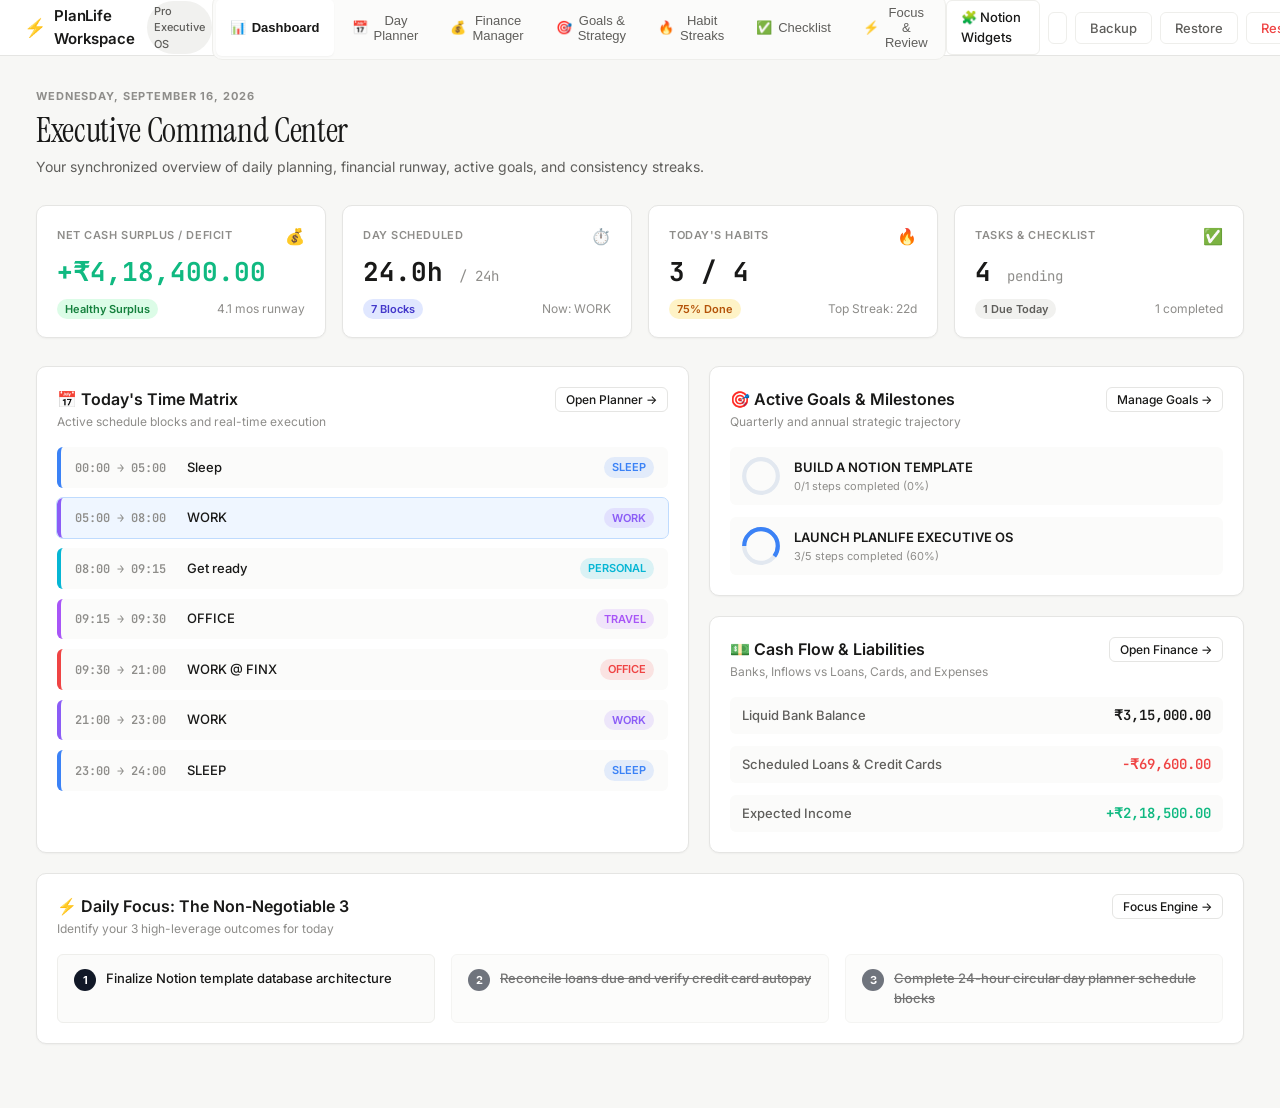
==== index.html @ bf3d257e "v2.8.0 — Remove all highlighted subtitles/pre-titles, replace all emojis with premium SVG icons, aut" ====
<!DOCTYPE html>
<html lang="en">
<head>
  <meta charset="UTF-8">
  <meta name="viewport" content="width=device-width, initial-scale=1.0">
  <meta name="color-scheme" content="dark">
  <title>PlanLife — Executive Notion Planning Dashboard</title>
  <!-- Google Fonts: Inter for UI & Instrument Serif / Newsreader for Notion-styled serif headers -->
  <link rel="preconnect" href="https://fonts.googleapis.com">
  <link rel="preconnect" href="https://fonts.gstatic.com" crossorigin>
  <link href="https://fonts.googleapis.com/css2?family=Instrument+Serif:ital@0;1&family=Inter:wght@300;400;500;600;700&family=JetBrains+Mono:wght@400;500&display=swap" rel="stylesheet">
  <link rel="stylesheet" href="styles.css?v=2.8.0">
  <script>
    (function() {
      try {
        var inIframe = false;
        try {
          inIframe = window.self !== window.top;
        } catch(e) {
          inIframe = true;
        }
        var p = new URLSearchParams(window.location.search);
        var w = p.get('widget');
        if (!w && window.location.hash) {
          var h = window.location.hash.replace('#', '').toLowerCase();
          if (h.indexOf('=') !== -1) {
            var hp = new URLSearchParams(h);
            w = hp.get('widget') || hp.get('w');
          } else if (['kpi', 'kpis', 'clock', 'clockdial', 'schedule', 'planner', 'habits', 'finance', 'goals', 'checklist', 'tasks', 'focus', 'dashboard'].indexOf(h) !== -1) {
            w = h;
          }
        }
        // If inside an iframe embed (e.g. Notion embed) and no widget was explicitly specified, default to 'kpi'
        if (inIframe && !w) {
          w = 'kpi';
        }

        var t = p.get('theme');
        var nobg = p.get('nobg') === 'true' || p.get('transparent') === 'true';

        if (w || inIframe) {
          var wName = (w || 'kpi').toLowerCase();
          document.documentElement.classList.add('is-widget', 'widget-' + wName);
          if (inIframe) {
            document.documentElement.classList.add('is-iframe');
          }
        }
        var isDark = t === 'dark' || (!t && ((w || inIframe) || (window.matchMedia && window.matchMedia('(prefers-color-scheme: dark)').matches)));
        if (t === 'transparent' || nobg) {
          document.documentElement.classList.add('theme-transparent');
          document.documentElement.style.backgroundColor = 'transparent';
        } else if (isDark) {
          document.documentElement.classList.add('theme-dark');
          document.documentElement.style.backgroundColor = '#191919';
        } else {
          document.documentElement.classList.add('theme-light');
          document.documentElement.style.backgroundColor = '#f7f7f5';
        }
      } catch (e) {}
    })();
  </script>
  <style>
    /* Critical immediate rules: hide navbar and headers in widget/iframe embeds */
    .is-widget .notion-navbar,
    .is-iframe .notion-navbar,
    html.is-widget .notion-navbar,
    body.is-widget .notion-navbar,
    html.is-iframe .notion-navbar,
    body.is-iframe .notion-navbar {
      display: none !important;
    }
    .is-widget .page-header,
    .is-iframe .page-header,
    html.is-widget .page-header,
    body.is-widget .page-header,
    .is-widget .dayplanner-header-wrap,
    .is-iframe .dayplanner-header-wrap {
      display: none !important;
    }
    /* Complete tab isolation: strictly hide all tabs by default in widget mode */
    .is-widget .tab-view,
    .is-iframe .tab-view,
    html.is-widget .tab-view,
    body.is-widget .tab-view {
      display: none !important;
    }
    /* Explicitly activate only the target tab for each specific widget */
    .widget-clock #tab-dayplanner,
    .widget-clockdial #tab-dayplanner,
    .widget-schedule #tab-dayplanner,
    .widget-planner #tab-dayplanner,
    .widget-kpi #tab-dashboard,
    .widget-kpis #tab-dashboard,
    .widget-habits #tab-habits,
    .widget-finance #tab-finance,
    .widget-goals #tab-goals,
    .widget-checklist #tab-checklist,
    .widget-tasks #tab-checklist,
    .widget-focus #tab-focus {
      display: flex !important;
    }
    /* Strictly prevent #tab-dashboard from EVER rendering in other widgets */
    .widget-clock #tab-dashboard,
    .widget-clockdial #tab-dashboard,
    .widget-schedule #tab-dashboard,
    .widget-planner #tab-dashboard,
    .widget-habits #tab-dashboard,
    .widget-finance #tab-dashboard,
    .widget-goals #tab-dashboard,
    .widget-checklist #tab-dashboard,
    .widget-tasks #tab-dashboard,
    .widget-focus #tab-dashboard {
      display: none !important;
    }
    .is-widget,
    .is-iframe,
    html.is-widget,
    body.is-widget,
    html.is-iframe,
    body.is-iframe,
    .is-widget .app-container,
    .is-iframe .app-container,
    .is-widget .main-content,
    .is-iframe .main-content {
      overflow: hidden !important;
      scrollbar-width: none !important;
    }
    .is-widget::-webkit-scrollbar,
    .is-iframe::-webkit-scrollbar,
    html.is-widget::-webkit-scrollbar,
    body.is-widget::-webkit-scrollbar,
    .is-widget .app-container::-webkit-scrollbar,
    .is-iframe .app-container::-webkit-scrollbar,
    .is-widget .main-content::-webkit-scrollbar,
    .is-iframe .main-content::-webkit-scrollbar {
      display: none !important;
      width: 0 !important;
      height: 0 !important;
    }
  </style>
</head>
<body>
  <script>
    // Synchronously apply widget classes to body immediately upon opening body tag
    if (document.documentElement.classList.contains('is-widget')) {
      document.body.classList.add('is-widget');
      var cList = document.documentElement.className.split(/\s+/);
      cList.forEach(function(c) {
        if (c && (c.indexOf('widget-') === 0 || c.indexOf('theme-') === 0 || c === 'is-iframe')) {
          document.body.classList.add(c);
        }
      });
    }
  </script>
  <div class="app-container">
    <!-- Top Notion Navigation Bar -->
    <header class="notion-navbar">
      <div class="nav-left">
        <span class="workspace-icon">⚡</span>
        <span class="workspace-title">PlanLife Workspace</span>
        <span class="workspace-badge">Pro Executive OS</span>
      </div>
      <div class="nav-center">
        <nav class="nav-tabs">
          <button class="nav-tab active" data-tab="dashboard">
            <span class="tab-icon">📊</span> Dashboard
          </button>
          <button class="nav-tab" data-tab="dayplanner">
            <span class="tab-icon">📅</span> Day Planner
          </button>
          <button class="nav-tab" data-tab="finance">
            <span class="tab-icon">💰</span> Finance Manager
          </button>
          <button class="nav-tab" data-tab="goals">
            <span class="tab-icon">🎯</span> Goals & Strategy
          </button>
          <button class="nav-tab" data-tab="habits">
            <span class="tab-icon">🔥</span> Habit Streaks
          </button>
          <button class="nav-tab" data-tab="checklist">
            <span class="tab-icon">✅</span> Checklist
          </button>
          <button class="nav-tab" data-tab="focus">
            <span class="tab-icon">⚡</span> Focus & Review
          </button>
        </nav>
      </div>
      <div class="nav-right">
        <a href="widgets/index.html" class="btn btn-subtle" title="Notion Widgets Hub & Embed Generator" style="display:inline-flex; align-items:center; gap:6px; text-decoration:none; font-weight:500; color:var(--text-primary);">
          <span>🧩 Notion Widgets</span>
        </a>
        <button id="themeToggleBtn" class="icon-btn" title="Toggle Dark/Light Mode">
          <span class="theme-icon">🌙</span>
        </button>
        <button id="exportDataBtn" class="btn btn-subtle" title="Export Backup JSON">
          <span>Backup</span>
        </button>
        <button id="importDataBtn" class="btn btn-subtle" title="Import Backup JSON">
          <span>Restore</span>
        </button>
        <input type="file" id="importFileInput" accept=".json" style="display:none;">
        <button id="resetDataBtn" class="btn btn-subtle text-danger" title="Reset Demo Data">
          <span>Reset</span>
        </button>
      </div>
    </header>

    <!-- Main Content Area -->
    <main class="main-content">
      
      <!-- ========================================================================= -->
      <!-- TAB 1: EXECUTIVE SUMMARIZED DASHBOARD -->
      <!-- ========================================================================= -->
      <section id="tab-dashboard" class="tab-view">
      <script>
        // Only mark dashboard active if not running in an isolated widget mode
        if (!document.documentElement.classList.contains('is-widget') && !document.documentElement.classList.contains('is-iframe')) {
          document.getElementById('tab-dashboard').classList.add('active');
        }
      </script>
        <div class="page-header">
          <div class="header-pretitle" id="dashGreetingDate">WEDNESDAY, SEPTEMBER 16, 2026</div>
          <h1 class="page-title serif-title">Executive Command Center</h1>
          <p class="page-subtitle">Your synchronized overview of daily planning, financial runway, active goals, and consistency streaks.</p>
        </div>

        <!-- Top Metric KPI Cards -->
        <div class="kpi-grid">
          <!-- KPI 1: Net Financial Surplus / Deficit -->
          <div class="kpi-card" id="kpiSurplusCard">
            <div class="kpi-header">
              <span class="kpi-label">NET CASH SURPLUS / DEFICIT</span>
              <span class="kpi-icon">💰</span>
            </div>
            <div class="kpi-value" id="kpiNetSurplus">₹0.00</div>
            <div class="kpi-footer">
              <span class="kpi-badge badge-success" id="kpiSurplusStatus">Healthy Surplus</span>
              <span class="kpi-subtext" id="kpiRunwayText">3.4 mos runway</span>
            </div>
          </div>

          <!-- KPI 2: Today's Time Allocated -->
          <div class="kpi-card">
            <div class="kpi-header">
              <span class="kpi-label">DAY SCHEDULED</span>
              <span class="kpi-icon">⏱️</span>
            </div>
            <div class="kpi-value" id="kpiScheduledHours">0.0h <span class="kpi-unit">/ 24h</span></div>
            <div class="kpi-footer">
              <span class="kpi-badge badge-info" id="kpiBlocksCount">0 Blocks</span>
              <span class="kpi-subtext" id="kpiActiveBlock">Current: None</span>
            </div>
          </div>

          <!-- KPI 3: Daily Habits Streak -->
          <div class="kpi-card">
            <div class="kpi-header">
              <span class="kpi-label">TODAY'S HABITS</span>
              <span class="kpi-icon">🔥</span>
            </div>
            <div class="kpi-value" id="kpiHabitsCompleted">0 / 0</div>
            <div class="kpi-footer">
              <span class="kpi-badge badge-warning" id="kpiHabitRate">0% Done</span>
              <span class="kpi-subtext" id="kpiTopStreak">Top Streak: 14d</span>
            </div>
          </div>

          <!-- KPI 4: Pending Checklist Tasks -->
          <div class="kpi-card">
            <div class="kpi-header">
              <span class="kpi-label">TASKS & CHECKLIST</span>
              <span class="kpi-icon">✅</span>
            </div>
            <div class="kpi-value" id="kpiTasksPending">0 <span class="kpi-unit">pending</span></div>
            <div class="kpi-footer">
              <span class="kpi-badge badge-neutral" id="kpiTasksDueToday">0 Due Today</span>
              <span class="kpi-subtext" id="kpiTasksCompletedToday">0 done</span>
            </div>
          </div>
        </div>

        <!-- Dashboard Split Grid -->
        <div class="dash-split-grid">
          <!-- Left Column: Day Planner Snapshot & Current Schedule -->
          <div class="dash-card">
            <div class="card-header-flex">
              <div>
                <h3 class="card-title">📅 Today's Time Matrix</h3>
                <p class="card-desc">Active schedule blocks and real-time execution</p>
              </div>
              <button class="btn btn-sm btn-outline jump-tab-btn" data-target="dayplanner">Open Planner →</button>
            </div>
            <div class="dash-timeline-container" id="dashScheduleTimeline">
              <!-- Rendered via JS -->
            </div>
          </div>

          <!-- Right Column: Goals Progression & Financial Health -->
          <div class="dash-col-stack">
            <!-- Goals Progress Preview -->
            <div class="dash-card">
              <div class="card-header-flex">
                <div>
                  <h3 class="card-title">🎯 Active Goals & Milestones</h3>
                  <p class="card-desc">Quarterly and annual strategic trajectory</p>
                </div>
                <button class="btn btn-sm btn-outline jump-tab-btn" data-target="goals">Manage Goals →</button>
              </div>
              <div class="dash-goals-list" id="dashGoalsList">
                <!-- Rendered via JS -->
              </div>
            </div>

            <!-- Financial Runway & Cash Flow Snapshot -->
            <div class="dash-card">
              <div class="card-header-flex">
                <div>
                  <h3 class="card-title">💵 Cash Flow & Liabilities</h3>
                  <p class="card-desc">Banks, Inflows vs Loans, Cards, and Expenses</p>
                </div>
                <button class="btn btn-sm btn-outline jump-tab-btn" data-target="finance">Open Finance →</button>
              </div>
              <div class="dash-finance-mini" id="dashFinanceMini">
                <!-- Rendered via JS -->
              </div>
            </div>
          </div>
        </div>

        <!-- Daily Priority & Brain Dump Quick Bar -->
        <div class="dash-card mt-4">
          <div class="card-header-flex">
            <div>
              <h3 class="card-title">⚡ Daily Focus: The Non-Negotiable 3</h3>
              <p class="card-desc">Identify your 3 high-leverage outcomes for today</p>
            </div>
            <button class="btn btn-sm btn-outline jump-tab-btn" data-target="focus">Focus Engine →</button>
          </div>
          <div class="dash-top3-grid" id="dashTop3Container">
            <!-- Rendered via JS -->
          </div>
        </div>
      </section>

      <!-- ========================================================================= -->
      <!-- TAB 2: 24-HOUR CIRCULAR DAY PLANNER (Matching Reference Images 1 & 2) -->
      <!-- ========================================================================= -->
      <section id="tab-dayplanner" class="tab-view">
        <div class="dayplanner-header-wrap">
          <div class="dayplanner-title-row">
            <div class="dayplanner-icon-box"><svg width="18" height="18" viewBox="0 0 24 24" fill="none" stroke="currentColor" stroke-width="2" stroke-linecap="round" stroke-linejoin="round" class="svg-icon"><rect x="3" y="4" width="18" height="18" rx="2" ry="2"/><line x1="16" y1="2" x2="16" y2="6"/><line x1="8" y1="2" x2="8" y2="6"/><line x1="3" y1="10" x2="21" y2="10"/></svg></div>
            <h1 class="dayplanner-title serif-title">DAY PLANNER</h1>
          </div>
          <p class="dayplanner-subtitle">Drag on the 24-hour clock (15-min intervals) to schedule or edit blocks.</p>
        </div>

        <!-- Date Controls Bar -->
        <div class="planner-controls-bar">
          <div class="date-stepper">
            <button id="prevDayBtn" class="control-btn" title="Previous Day">
              <svg width="14" height="14" viewBox="0 0 24 24" fill="currentColor"><path d="M15.41 16.59L10.83 12l4.58-4.59L14 6l-6 6 6 6 1.41-1.41z"/></svg>
            </button>
            <div class="date-input-wrap">
              <input type="date" id="plannerDateInput" class="planner-date-field">
              <span class="calendar-icon"><svg width="14" height="14" viewBox="0 0 24 24" fill="none" stroke="currentColor" stroke-width="2" stroke-linecap="round" stroke-linejoin="round" class="svg-icon"><rect x="3" y="4" width="18" height="18" rx="2" ry="2"/><line x1="16" y1="2" x2="16" y2="6"/><line x1="8" y1="2" x2="8" y2="6"/><line x1="3" y1="10" x2="21" y2="10"/></svg></span>
            </div>
            <button id="nextDayBtn" class="control-btn" title="Next Day">
              <svg width="14" height="14" viewBox="0 0 24 24" fill="currentColor"><path d="M8.59 16.59L13.17 12 8.59 7.41 10 6l6 6-6 6-1.41-1.41z"/></svg>
            </button>
            <button id="todayBtn" class="btn btn-pill">Today</button>
          </div>

          <div class="planner-actions">
            <button id="replicateYesterdayBtn" type="button" class="btn btn-pill" title="Replicate yesterday's schedule blocks to today">
              <span class="btn-icon"><svg width="13" height="13" viewBox="0 0 24 24" fill="none" stroke="currentColor" stroke-width="2" stroke-linecap="round" stroke-linejoin="round" class="svg-icon"><polygon points="13 2 3 14 12 14 11 22 21 10 12 10 13 2"/></svg></span> Replicate Yesterday
            </button>
          </div>
        </div>

        <!-- Main Day Planner Two-Column Grid (Image 1 & 2 layout) -->
        <div class="planner-layout-grid">
          <!-- Left Column: 24-Hour Circular Clock Dial & Categories Breakdown -->
          <div class="clock-column">
            <div class="clock-card">
              <div class="clock-svg-container" id="clockContainer">
                <svg id="clockSvg" viewBox="0 0 500 500" class="clock-svg" width="100%" height="100%">
                  <!-- SVG elements rendered dynamically in app.js -->
                  <defs>
                    <filter id="clockGlow" x="-20%" y="-20%" width="140%" height="140%">
                      <feDropShadow dx="0" dy="4" stdDeviation="6" flood-color="#000000" flood-opacity="0.4"/>
                    </filter>
                  </defs>
                </svg>

                <!-- Center Hub Overlay -->
                <div class="clock-center-hub" id="clockCenterHub">
                  <div class="center-time" id="clockLiveTime">22:32</div>
                  <div class="center-label">NOW</div>
                </div>
              </div>
            </div>

            <!-- Hours By Category Breakdown Card (as in Image 1) -->
            <div class="category-breakdown-card">
              <div class="breakdown-header">
                <span class="breakdown-icon"><svg width="14" height="14" viewBox="0 0 24 24" fill="none" stroke="currentColor" stroke-width="2" stroke-linecap="round" stroke-linejoin="round" class="svg-icon"><circle cx="12" cy="12" r="10"/><polyline points="12 6 12 12 16 14"/></svg></span>
                <h4 class="breakdown-title">HOURS BY CATEGORY</h4>
              </div>
              <div class="category-bars-list" id="categoryBarsList">
                <!-- Rendered dynamically -->
              </div>
            </div>
          </div>

          <!-- Right Column: Schedule Block List (Matching Image 1 & 2) -->
          <div class="schedule-column">
            <div class="schedule-header-row">
              <h2 class="schedule-title">Schedule</h2>
              <span class="schedule-badge" id="scheduleBlocksBadge">7 blocks</span>
            </div>

            <!-- Block List Container -->
            <div class="schedule-list" id="scheduleListContainer">
              <!-- Empty state or populated block cards rendered dynamically -->
            </div>
          </div>
        </div>
      </section>

      <!-- ========================================================================= -->
      <!-- TAB 3: FINANCE MANAGER -->
      <!-- ========================================================================= -->
      <section id="tab-finance" class="tab-view">
        <div class="page-header">
          <h1 class="page-title serif-title">Finance Manager</h1>
        </div>

        <!-- Master Financial Surplus / Deficit Engine Banner -->
        <div class="finance-hero-banner" id="financeHeroBanner">
          <div class="hero-top-row">
            <div class="hero-surplus-content">
              <div class="surplus-tagline">PROJECTED NET SURPLUS / DEFICIT</div>
              <div class="surplus-large-figure" id="bannerSurplusFigure">+₹1,24,500.00</div>
              <div class="surplus-explanation" id="bannerSurplusExplanation">
                Total Bank Cash (₹3,15,000) + Inflows (₹2,18,500) − Liabilities & Future Outflows (₹94,000)
              </div>
            </div>
            <div class="hero-actions-top-right">
              <button id="copyAiFinancePromptBtn" class="ai-copy-btn" title="Copy complete financial status & due dates as AI prompt for advice">
                <span class="ai-copy-icon">✨</span>
                <span class="ai-copy-text">Copy for AI Advisor</span>
              </button>
              <button id="previewAiPromptBtn" class="ai-preview-btn" title="Preview complete AI financial advisory prompt">
                <span>👁️</span>
              </button>
            </div>
          </div>
          <div class="hero-stats-row">
            <div class="hero-stat-pill">
              <span class="stat-lbl">Liquid Bank Cash</span>
              <span class="stat-val font-mono" id="statBankTotal">₹3,15,000.00</span>
            </div>
            <div class="hero-stat-pill">
              <span class="stat-lbl">Expected Inflows</span>
              <span class="stat-val font-mono text-success" id="statInflowsTotal">+₹2,18,500.00</span>
            </div>
            <div class="hero-stat-pill">
              <span class="stat-lbl">Total Liabilities Due</span>
              <span class="stat-val font-mono text-danger" id="statOutflowsTotal">−₹94,000.00</span>
            </div>
            <div class="hero-stat-pill">
              <span class="stat-lbl">Wishlist Total</span>
              <span class="stat-val font-mono text-muted" id="statWishlistTotal">₹1,69,990.00</span>
            </div>
          </div>
        </div>

        <!-- Finance Manager Modules Tabs / Switcher -->
        <div class="finance-nav-tabs">
          <button class="finance-subtab active" data-fintab="banks">i. Bank Accounts (<span id="countBanks">0</span>)</button>
          <button class="finance-subtab" data-fintab="loans">ii. Loans Due (<span id="countLoans">0</span>)</button>
          <button class="finance-subtab" data-fintab="cards">iii. Credit Cards (<span id="countCards">0</span>)</button>
          <button class="finance-subtab" data-fintab="inflows">iv. Expected Inflows (<span id="countInflows">0</span>)</button>
          <button class="finance-subtab" data-fintab="expenses">v. Future Expenses (<span id="countExpenses">0</span>)</button>
          <button class="finance-subtab" data-fintab="wishlist">vii. Things to Buy (<span id="countWishlist">0</span>)</button>
        </div>

        <!-- Subtab Content Panels -->
        <div class="finance-panel-container">
          <!-- 1. Bank Accounts Panel -->
          <div class="fin-panel active" id="fpanel-banks">
            <div class="panel-action-bar">
              <h3 class="panel-heading">Available Bank & Cash Reserves</h3>
              <button class="btn btn-dark btn-sm" onclick="app.finance.openModal('bank')">+ Add Bank Account</button>
            </div>
            <div class="fin-table-wrap">
              <table class="fin-table">
                <thead>
                  <tr>
                    <th>Account Name</th>
                    <th>Type / Purpose</th>
                    <th>Bank Institution</th>
                    <th>Available Balance</th>
                    <th>Last Updated</th>
                    <th class="text-right">Actions</th>
                  </tr>
                </thead>
                <tbody id="bankAccountsTbody"></tbody>
              </table>
            </div>
          </div>

          <!-- 2. Loans Due Panel -->
          <div class="fin-panel" id="fpanel-loans">
            <div class="panel-action-bar">
              <h3 class="panel-heading">Active Loans & EMI Obligations</h3>
              <button class="btn btn-dark btn-sm" onclick="app.finance.openModal('loan')">+ Add Loan / EMI</button>
            </div>
            <div class="fin-table-wrap">
              <table class="fin-table">
                <thead>
                  <tr>
                    <th>Loan Name / Type</th>
                    <th>Lender / Bank</th>
                    <th>Monthly EMI Due</th>
                    <th>Next Due Date</th>
                    <th>Total Remaining</th>
                    <th>Status</th>
                    <th class="text-right">Actions</th>
                  </tr>
                </thead>
                <tbody id="loansDueTbody"></tbody>
              </table>
            </div>
          </div>

          <!-- 3. Credit Cards Due Panel -->
          <div class="fin-panel" id="fpanel-cards">
            <div class="panel-action-bar">
              <h3 class="panel-heading">Credit Card Statements & Outstanding Balances</h3>
              <button class="btn btn-dark btn-sm" onclick="app.finance.openModal('card')">+ Add Credit Card</button>
            </div>
            <div class="fin-table-wrap">
              <table class="fin-table">
                <thead>
                  <tr>
                    <th>Card Name</th>
                    <th>Statement Balance</th>
                    <th>Minimum Due</th>
                    <th>Payment Due Date</th>
                    <th>Limit Utilization</th>
                    <th>Status</th>
                    <th class="text-right">Actions</th>
                  </tr>
                </thead>
                <tbody id="creditCardsTbody"></tbody>
              </table>
            </div>
          </div>

          <!-- 4. Expected Inflows Panel -->
          <div class="fin-panel" id="fpanel-inflows">
            <div class="panel-action-bar">
              <h3 class="panel-heading">Expected Income & Inflows</h3>
              <button class="btn btn-dark btn-sm" onclick="app.finance.openModal('inflow')">+ Add Expected Inflow</button>
            </div>
            <div class="fin-table-wrap">
              <table class="fin-table">
                <thead>
                  <tr>
                    <th>Source / Description</th>
                    <th>Category</th>
                    <th>Expected Amount</th>
                    <th>Expected Date</th>
                    <th>Probability</th>
                    <th>Status</th>
                    <th class="text-right">Actions</th>
                  </tr>
                </thead>
                <tbody id="expectedInflowsTbody"></tbody>
              </table>
            </div>
          </div>

          <!-- 5. Future Expenses Panel -->
          <div class="fin-panel" id="fpanel-expenses">
            <div class="panel-action-bar">
              <h3 class="panel-heading">Upcoming Expenses & Bills</h3>
              <button class="btn btn-dark btn-sm" onclick="app.finance.openModal('expense')">+ Add Future Expense</button>
            </div>
            <div class="fin-table-wrap">
              <table class="fin-table">
                <thead>
                  <tr>
                    <th>Expense Item</th>
                    <th>Category</th>
                    <th>Amount Due</th>
                    <th>Due Date</th>
                    <th>Recurrence</th>
                    <th>Status</th>
                    <th class="text-right">Actions</th>
                  </tr>
                </thead>
                <tbody id="futureExpensesTbody"></tbody>
              </table>
            </div>
          </div>

          <!-- 7. Things to Buy / Wishlist Panel -->
          <div class="fin-panel" id="fpanel-wishlist">
            <div class="panel-action-bar">
              <h3 class="panel-heading">Things to Buy / Wishlist & Capital Allocation</h3>
              <button class="btn btn-dark btn-sm" onclick="app.finance.openModal('wishlist')">+ Add Item</button>
            </div>
            <div class="fin-table-wrap">
              <table class="fin-table">
                <thead>
                  <tr>
                    <th>Item Name</th>
                    <th>Priority</th>
                    <th>Estimated Cost</th>
                    <th>Classification</th>
                    <th>Target Purchase Date</th>
                    <th>Affordability Status</th>
                    <th class="text-right">Actions</th>
                  </tr>
                </thead>
                <tbody id="thingsToBuyTbody"></tbody>
              </table>
            </div>
          </div>
        </div>
      </section>

      <!-- ========================================================================= -->
      <!-- TAB 4: GOALS & STRATEGY (Matching Reference Image 3) -->
      <!-- ========================================================================= -->
      <section id="tab-goals" class="tab-view">
        <div class="page-header-flex">
          <div>
            <h1 class="page-title serif-title">Strategic Goals</h1>
          </div>
          <button id="addNewGoalBtn" class="btn btn-dark">
            <span class="btn-icon">+</span> Create New Goal
          </button>
        </div>

        <!-- Goals Cards Container -->
        <div class="goals-card-list" id="goalsCardsContainer">
          <!-- Rendered dynamically matching Reference Image 3 -->
        </div>
      </section>

      <!-- ========================================================================= -->
      <!-- TAB 5: HABIT STREAK COUNTER -->
      <!-- ========================================================================= -->
      <section id="tab-habits" class="tab-view">
        <div class="page-header-flex">
          <h1 class="page-title serif-title">Habit Streak Counter</h1>
          <button id="addNewHabitBtn" class="btn btn-dark">
            <span class="btn-icon">+</span> Add New Habit
          </button>
        </div>

        <!-- Habit Summary Stats -->
        <div class="habit-stats-strip">
          <div class="h-stat-box">
            <span class="h-stat-number" id="habitsTodayDone">0 / 0</span>
            <span class="h-stat-label">Done Today</span>
          </div>
          <div class="h-stat-box">
            <span class="h-stat-number font-fire" id="habitsActiveStreaks">0 <svg width="14" height="14" viewBox="0 0 24 24" fill="none" stroke="currentColor" stroke-width="2" stroke-linecap="round" stroke-linejoin="round" style="vertical-align:middle;color:#f97316;"><path d="M8.5 14.5A2.5 2.5 0 0 0 11 12c0-1.38-.5-2-1-3-1.072-2.143-.224-4.054 2-6 .5 2.5 2 4.9 4 6.5 2 1.6 3 3.5 3 5.5a7 7 0 1 1-14 0c0-1.153.433-2.294 1-3a2.5 2.5 0 0 0 2.5 2.5z"/></svg></span>
            <span class="h-stat-label">Active Streaks</span>
          </div>
          <div class="h-stat-box">
            <span class="h-stat-number" id="habitsWeeklyRate">0%</span>
            <span class="h-stat-label">Weekly Consistency</span>
          </div>
          <div class="h-stat-box">
            <span class="h-stat-number font-gold" id="habitsAllTimeBest">0d <svg width="13" height="13" viewBox="0 0 24 24" fill="none" stroke="currentColor" stroke-width="2" stroke-linecap="round" stroke-linejoin="round" style="vertical-align:middle;color:#eab308;"><path d="M6 9H4.5a2.5 2.5 0 0 1 0-5H6"/><path d="M18 9h1.5a2.5 2.5 0 0 0 0-5H18"/><path d="M4 22h16"/><path d="M10 14.66V17c0 .55-.47.98-.97 1.21C7.85 18.75 7 20.24 7 22"/><path d="M14 14.66V17c0 .55.47.98.97 1.21C16.15 18.75 17 20.24 17 22"/><path d="M18 2H6v7a6 6 0 0 0 12 0V2z"/></svg></span>
            <span class="h-stat-label">Best Record</span>
          </div>
        </div>

        <!-- Habits Cards Grid -->
        <div class="habits-grid" id="habitsGridContainer">
          <!-- Rendered dynamically -->
        </div>
      </section>

      <!-- ========================================================================= -->
      <!-- TAB 6: CHECKLIST & MASTER TASK HUB -->
      <!-- ========================================================================= -->
      <section id="tab-checklist" class="tab-view">
        <div class="page-header-flex">
          <h1 class="page-title serif-title">Checklist &amp; Tasks</h1>
        </div>

        <!-- Quick Add Task Bar -->
        <div class="task-quick-add-bar">
          <input type="text" id="quickTaskTitle" class="quick-task-input" placeholder="+ Add a new task... (Press Enter to save)">
          <select id="quickTaskPriority" class="task-select">
            <option value="high">P1 — High</option>
            <option value="medium" selected>P2 — Medium</option>
            <option value="low">P3 — Low</option>
          </select>
          <select id="quickTaskTag" class="task-select">
            <option value="Work">Work</option>
            <option value="Personal">Personal</option>
            <option value="Finance">Finance</option>
            <option value="Health">Health</option>
            <option value="Learning">Learning</option>
          </select>
          <input type="date" id="quickTaskDate" class="task-date-input">
          <button id="quickTaskSubmitBtn" class="btn btn-dark">Add Task</button>
        </div>

        <!-- Task Filters -->
        <div class="task-filters-bar">
          <div class="filter-pills">
            <button class="filter-pill active" data-taskfilter="all">All Tasks (<span id="countTaskAll">0</span>)</button>
            <button class="filter-pill" data-taskfilter="today">Today (<span id="countTaskToday">0</span>)</button>
            <button class="filter-pill" data-taskfilter="upcoming">Upcoming (<span id="countTaskUpcoming">0</span>)</button>
            <button class="filter-pill" data-taskfilter="completed">Completed (<span id="countTaskCompleted">0</span>)</button>
          </div>
          <div class="task-meta-stats" id="taskCompletionBarWrap">
            <span id="taskProgressLabel">0% Completed</span>
            <div class="mini-progress-track">
              <div class="mini-progress-fill" id="taskProgressFill" style="width: 0%;"></div>
            </div>
          </div>
        </div>

        <!-- Tasks List Container -->
        <div class="checklist-items-container" id="checklistItemsContainer">
          <!-- Rendered dynamically -->
        </div>
      </section>

      <!-- ========================================================================= -->
      <!-- TAB 7: FOCUS ENGINE & BRAIN DUMP (Value-Add Feature) -->
      <!-- ========================================================================= -->
      <section id="tab-focus" class="tab-view">
        <div class="page-header">
          <h1 class="page-title serif-title">Daily Focus &amp; Time Audit</h1>
        </div>

        <div class="focus-grid">
          <!-- Top 3 Non-Negotiable Priorities -->
          <div class="focus-card">
            <div class="focus-card-header">
              <span class="focus-icon"><svg width="20" height="20" viewBox="0 0 24 24" fill="none" stroke="currentColor" stroke-width="2" stroke-linecap="round" stroke-linejoin="round" class="svg-icon"><circle cx="12" cy="12" r="10"/><circle cx="12" cy="12" r="6"/><circle cx="12" cy="12" r="2"/></svg></span>
              <h3 class="focus-title">Top 3 Non-Negotiable Priorities Today</h3>
            </div>
            <div class="top3-inputs-wrap">
              <div class="top3-item-row">
                <span class="top3-number">1</span>
                <input type="text" id="top3_1" class="top3-input" placeholder="Primary high-impact priority...">
                <input type="checkbox" id="top3_1_check" class="top3-check">
              </div>
              <div class="top3-item-row">
                <span class="top3-number">2</span>
                <input type="text" id="top3_2" class="top3-input" placeholder="Secondary critical outcome...">
                <input type="checkbox" id="top3_2_check" class="top3-check">
              </div>
              <div class="top3-item-row">
                <span class="top3-number">3</span>
                <input type="text" id="top3_3" class="top3-input" placeholder="Tertiary important task...">
                <input type="checkbox" id="top3_3_check" class="top3-check">
              </div>
            </div>
          </div>

          <!-- Quick Brain Dump Capture -->
          <div class="focus-card">
            <div class="focus-card-header">
              <span class="focus-icon"><svg width="20" height="20" viewBox="0 0 24 24" fill="none" stroke="currentColor" stroke-width="2" stroke-linecap="round" stroke-linejoin="round" class="svg-icon"><path d="M9.09 9a3 3 0 0 1 5.83 1c0 2-3 3-3 3"/><line x1="12" y1="17" x2="12.01" y2="17"/><circle cx="12" cy="12" r="10"/></svg></span>
              <h3 class="focus-title">Frictionless Brain Dump</h3>
            </div>
            <div class="brain-dump-input-box">
              <textarea id="brainDumpText" class="brain-dump-textarea" placeholder="Type anything on your mind... Ideas, errands, reminders, notes"></textarea>
            </div>
          </div>
        </div>

        <!-- End of Day Review & Energy Audit -->
        <div class="focus-card mt-4">
          <div class="focus-card-header">
            <span class="focus-icon"><svg width="20" height="20" viewBox="0 0 24 24" fill="none" stroke="currentColor" stroke-width="2" stroke-linecap="round" stroke-linejoin="round" class="svg-icon"><path d="M21 12.79A9 9 0 1 1 11.21 3 7 7 0 0 0 21 12.79z"/></svg></span>
            <h3 class="focus-title">Evening Review &amp; Energy Audit</h3>
          </div>
          <div class="evening-review-grid">
            <div class="review-col">
              <label class="review-label">Energy &amp; Focus Level Today (1 to 10)</label>
              <input type="range" id="dailyEnergyRating" min="1" max="10" value="8" class="energy-slider">
              <div class="slider-val-readout"><span id="energyValText">8</span> / 10</div>
            </div>
            <div class="review-col">
              <label class="review-label">What moved the needle most today?</label>
              <input type="text" id="needleMovedInput" class="form-input" placeholder="Key breakthrough or achievement">
            </div>
            <div class="review-col">
              <label class="review-label">What drained energy or was avoided?</label>
              <input type="text" id="frictionInput" class="form-input" placeholder="Friction point or distraction">
            </div>
          </div>
          <div class="review-bottom-actions mt-3">
            <button id="saveReviewBtn" class="btn btn-dark btn-sm">Save Reflection</button>
            <button id="rolloverIncompleteReviewBtn" class="btn btn-pill btn-sm">Auto-Rollover Incomplete Items to Tomorrow</button>
          </div>
        </div>
      </section>

    </main>

    <!-- ========================================================================= -->
    <!-- MODALS -->
    <!-- ========================================================================= -->

    <!-- Modal 1: Day Planner Quick Add / Edit Block -->
    <div id="blockModal" class="modal-backdrop">
      <div class="modal-card">
        <div class="modal-header">
          <h3 class="modal-title" id="blockModalTitle">Add Schedule Block</h3>
          <button class="modal-close-btn" onclick="app.planner.closeModal()">&times;</button>
        </div>
        <div class="modal-body">
          <div class="form-group">
            <label class="form-label">Block Title</label>
            <input type="text" id="modalBlockTitle" class="form-input" placeholder="e.g. WORK @ FINX, Sleep, Gym, Deep Work">
          </div>
          <div class="form-row-2">
            <div class="form-group">
              <label class="form-label">Start Time (24h)</label>
              <input type="time" id="modalBlockStart" class="form-input" step="900" value="09:00">
            </div>
            <div class="form-group">
              <label class="form-label">End Time (24h)</label>
              <input type="time" id="modalBlockEnd" class="form-input" step="900" value="10:30">
            </div>
          </div>
          <div class="form-row-2">
            <div class="form-group">
              <label class="form-label">Category</label>
              <select id="modalBlockCategory" class="form-input">
                <option value="WORK">WORK</option>
                <option value="OFFICE">OFFICE</option>
                <option value="SLEEP">SLEEP</option>
                <option value="PERSONAL">PERSONAL</option>
                <option value="TRAVEL">TRAVEL</option>
                <option value="HEALTH">HEALTH</option>
                <option value="STUDY">STUDY</option>
              </select>
            </div>
            <div class="form-group">
              <label class="form-label">Sector Color</label>
              <input type="color" id="modalBlockColor" class="form-color-picker" value="#8b5cf6">
            </div>
          </div>
        </div>
        <div class="modal-footer">
          <button class="btn btn-outline" onclick="app.planner.closeModal()">Cancel</button>
          <button id="saveBlockBtn" class="btn btn-dark">Save Block</button>
        </div>
      </div>
    </div>

    <!-- Modal 2: Goal Edit / Milestone / Notes / Attachments Modal -->
    <div id="goalModal" class="modal-backdrop">
      <div class="modal-card modal-lg">
        <div class="modal-header">
          <h3 class="modal-title" id="goalModalTitle">Strategic Goal</h3>
          <button class="modal-close-btn" onclick="app.goals.closeModal()">&times;</button>
        </div>
        <div class="modal-body">
          <div class="form-group">
            <label class="form-label">Goal Title</label>
            <input type="text" id="modalGoalTitle" class="form-input" placeholder="e.g. BUILD A NOTION TEMPLATE">
          </div>
          <div class="form-row-2">
            <div class="form-group">
              <label class="form-label">Total Steps Required</label>
              <input type="number" id="modalGoalTotalSteps" class="form-input" min="1" value="5">
            </div>
            <div class="form-group">
              <label class="form-label">Current Completed Steps</label>
              <input type="number" id="modalGoalCurrentSteps" class="form-input" min="0" value="0">
            </div>
          </div>
          <div class="form-group">
            <label class="form-label">Notes & Strategy (Markdown / Bullets)</label>
            <textarea id="modalGoalNotes" class="form-textarea" rows="4" placeholder="• Define database schema&#10;• Design executive typography&#10;• Prepare launch documentation"></textarea>
          </div>
          <div class="form-group">
            <label class="form-label">Target Deadline</label>
            <input type="date" id="modalGoalDeadline" class="form-input">
          </div>
        </div>
        <div class="modal-footer">
          <button class="btn btn-outline" onclick="app.goals.closeModal()">Cancel</button>
          <button id="saveGoalBtn" class="btn btn-dark">Save Goal</button>
        </div>
      </div>
    </div>

    <!-- Modal 3: Add Doc / Attachment Modal -->
    <div id="attachmentModal" class="modal-backdrop">
      <div class="modal-card">
        <div class="modal-header">
          <h3 class="modal-title">Attach Document or Link</h3>
          <button class="modal-close-btn" onclick="app.goals.closeAttachModal()">&times;</button>
        </div>
        <div class="modal-body">
          <!-- Switcher Tabs: Upload File vs Web Link -->
          <div class="attach-modal-tabs">
            <button type="button" class="attach-tab-btn active" id="tabBtnUpload" onclick="app.goals.switchAttachTab('upload')">
              <svg width="13" height="13" viewBox="0 0 24 24" fill="none" stroke="currentColor" stroke-width="2" stroke-linecap="round" stroke-linejoin="round" style="vertical-align:middle;margin-right:4px;"><path d="M14 2H6a2 2 0 0 0-2 2v16a2 2 0 0 0 2 2h12a2 2 0 0 0 2-2V8z"/><polyline points="14 2 14 8 20 8"/><line x1="16" y1="13" x2="8" y2="13"/><line x1="16" y1="17" x2="8" y2="17"/><polyline points="10 9 9 9 8 9"/></svg> Upload File
            </button>
            <button type="button" class="attach-tab-btn" id="tabBtnLink" onclick="app.goals.switchAttachTab('link')">
              <svg width="13" height="13" viewBox="0 0 24 24" fill="none" stroke="currentColor" stroke-width="2" stroke-linecap="round" stroke-linejoin="round" style="vertical-align:middle;margin-right:4px;"><path d="M10 13a5 5 0 0 0 7.54.54l3-3a5 5 0 0 0-7.07-7.07l-1.72 1.71"/><path d="M14 11a5 5 0 0 0-7.54-.54l-3 3a5 5 0 0 0 7.07 7.07l1.71-1.71"/></svg> Web / Notion Link
            </button>
          </div>

          <!-- Tab Content 1: Upload File -->
          <div id="tabContentUpload" class="attach-tab-pane active">
            <div class="file-drop-area" id="fileDropArea" onclick="document.getElementById('modalFileInput').click()">
              <div class="drop-icon"><svg width="32" height="32" viewBox="0 0 24 24" fill="none" stroke="currentColor" stroke-width="1.5" stroke-linecap="round" stroke-linejoin="round"><path d="M14 2H6a2 2 0 0 0-2 2v16a2 2 0 0 0 2 2h12a2 2 0 0 0 2-2V8z"/><polyline points="14 2 14 8 20 8"/><line x1="12" y1="18" x2="12" y2="12"/><polyline points="9 15 12 12 15 15"/></svg></div>
              <div class="drop-main-text">Click to choose a file from your device</div>
              <div class="drop-sub-text">or drag &amp; drop (PDF, Word, Excel, Images, Notes, Code — up to 4MB)</div>
              <input type="file" id="modalFileInput" style="display:none;" onchange="app.goals.handleModalFileSelect(this)">
            </div>
            
            <div id="modalFilePreview" class="modal-file-preview" style="display:none;">
              <div class="preview-left">
                <span class="preview-type-badge" id="previewBadge">FILE</span>
                <div class="preview-details">
                  <div class="preview-filename" id="previewFilename"></div>
                  <div class="preview-filesize" id="previewFilesize"></div>
                </div>
              </div>
              <button type="button" class="btn btn-pill btn-sm" onclick="app.goals.clearModalFile()">Change</button>
            </div>

            <div class="form-group" style="margin-top: 14px;">
              <label class="form-label">Document Name <span class="form-label-sub">(Auto-filled from file)</span></label>
              <input type="text" id="attachModalFileTitle" class="form-input" placeholder="e.g. Project Roadmap">
            </div>
          </div>

          <!-- Tab Content 2: Web / Notion Link -->
          <div id="tabContentLink" class="attach-tab-pane" style="display:none;">
            <div class="form-group">
              <label class="form-label">URL or Link</label>
              <input type="text" id="attachModalUrl" class="form-input" placeholder="https://notion.so/... or https://drive.google.com/..." oninput="app.goals.handleUrlInput(this.value)">
              <div class="form-hint">Paste any Notion page, Google Drive doc, Figma file, or website link.</div>
            </div>
            <div class="form-group">
              <label class="form-label">Title <span class="form-label-sub">(Auto-detected if left empty)</span></label>
              <input type="text" id="attachModalLinkTitle" class="form-input" placeholder="e.g. Notion Product Specs">
            </div>
            <div class="form-group">
              <label class="form-label">Document Type</label>
              <select id="attachModalLinkType" class="form-input">
                <option value="Notion">Notion Page / Doc</option>
                <option value="PDF">PDF Document</option>
                <option value="Sheet">Spreadsheet / Excel</option>
                <option value="Doc">Word Document / Docs</option>
                <option value="Figma">Figma / Design</option>
                <option value="Code">Code / GitHub</option>
                <option value="Link">Web Link / Resource</option>
              </select>
            </div>
          </div>
        </div>
        <div class="modal-footer">
          <button class="btn btn-outline" onclick="app.goals.closeAttachModal()">Cancel</button>
          <button id="saveAttachmentBtn" class="btn btn-dark" onclick="app.goals.saveAttachment()">Attach Document</button>
        </div>
      </div>
    </div>

    <!-- Modal 4: Finance Item Modal (Universal for Bank, Loan, Card, Inflow, Expense, Wishlist) -->
    <div id="financeModal" class="modal-backdrop">
      <div class="modal-card">
        <div class="modal-header">
          <h3 class="modal-title" id="financeModalTitle">Add Financial Record</h3>
          <button class="modal-close-btn" onclick="app.finance.closeModal()">&times;</button>
        </div>
        <div class="modal-body" id="financeModalBody">
          <!-- Dynamic form fields injected by JS depending on finance type -->
        </div>
        <div class="modal-footer">
          <button class="btn btn-outline" onclick="app.finance.closeModal()">Cancel</button>
          <button id="saveFinanceItemBtn" class="btn btn-dark">Save Record</button>
        </div>
      </div>
    </div>

    <!-- Modal 5: Add Habit Modal -->
    <div id="habitModal" class="modal-backdrop">
      <div class="modal-card">
        <div class="modal-header">
          <h3 class="modal-title">Add Habit</h3>
          <button class="modal-close-btn" onclick="app.habits.closeModal()">&times;</button>
        </div>
        <div class="modal-body">
          <div class="form-group">
            <label class="form-label">Habit Name</label>
            <input type="text" id="habitModalName" class="form-input" placeholder="e.g. Morning Meditation, 5km Run, Deep Work 2h, Read 20 pages">
          </div>
          <div class="form-row-2">
            <div class="form-group">
              <label class="form-label">Category</label>
              <select id="habitModalCategory" class="form-input">
                <option value="Mind">Mind</option>
                <option value="Body">Body</option>
                <option value="Craft">Craft / Career</option>
                <option value="Discipline">Discipline</option>
              </select>
            </div>
            <div class="form-group">
              <label class="form-label">Target Frequency</label>
              <select id="habitModalFrequency" class="form-input">
                <option value="daily">Every Day (7x / week)</option>
                <option value="weekdays">Weekdays (Mon-Fri)</option>
                <option value="3x">3 Times / Week</option>
              </select>
            </div>
          </div>
        </div>
        <div class="modal-footer">
          <button class="btn btn-outline" onclick="app.habits.closeModal()">Cancel</button>
          <button id="saveHabitBtn" class="btn btn-dark">Save Habit</button>
        </div>
    <!-- Modal 6: AI Financial Advisor Prompt Preview & Copy Modal -->
    <div id="aiPromptModal" class="modal-backdrop">
      <div class="modal-card modal-lg">
        <div class="modal-header">
          <div style="display: flex; align-items: center; gap: 8px;">
            <span style="font-size: 18px;">✨</span>
            <h3 class="modal-title">AI Financial Advisor Prompt</h3>
          </div>
          <button class="modal-close-btn" onclick="app.finance.closePromptModal()">&times;</button>
        </div>
        <div class="modal-body">
          <p style="font-size: 13px; color: var(--text-secondary); margin-bottom: 8px;">
            This complete snapshot describes your exact financial status (bank balances, debt EMIs, credit cards, upcoming inflows, expenses, and due dates). Paste this prompt directly into <strong>ChatGPT</strong>, <strong>Claude</strong>, or <strong>Gemini</strong> to receive personalized financial planning advice.
          </p>
          <textarea id="aiPromptModalTextarea" class="form-textarea font-mono" rows="13" readonly style="font-size: 11.5px; line-height: 1.5; background: var(--bg-surface-secondary);"></textarea>
        </div>
        <div class="modal-footer">
          <button class="btn btn-outline" onclick="app.finance.closePromptModal()">Close</button>
          <button id="modalCopyPromptBtn" class="btn btn-dark" onclick="app.finance.copyFromModal()">
            <span id="modalCopyBtnIcon">📋</span> <span id="modalCopyBtnText">Copy Prompt to Clipboard</span>
          </button>
        </div>
      </div>
    </div>

  </div>

  <script src="app.js?v=2.8.0"></script>
</body>
</html>
---- styles.css ----
/* ==========================================================================
   PLANLIFE DESIGN SYSTEM — Notion Executive Theme
   ========================================================================== */

:root {
  /* Light Mode (Notion Classic Warm Minimal) */
  --bg-app: #f7f7f5;
  --bg-surface: #ffffff;
  --bg-surface-secondary: #fbfbfa;
  --bg-surface-tertiary: #f1f1ef;
  --bg-surface-elevated: #ffffff;
  --border-color: #e5e5e3;
  --border-subtle: #eeeeeb;
  --text-primary: #191918;
  --text-secondary: #5f5e5b;
  --text-muted: #8e8d8a;
  --text-inverse: #ffffff;

  /* Accent Colors */
  --accent-primary: #191918;
  --accent-blue: #2563eb;
  --accent-indigo: #4f46e5;
  --accent-purple: #7c3aed;
  --accent-cyan: #06b6d4;
  --accent-red: #ef4444;
  --accent-coral: #f43f5e;
  --accent-green: #10b981;
  --accent-amber: #f59e0b;
  --accent-gold: #eab308;

  /* Clock Specific Colors (Preserves Dark Navy Clock Face as in Image 1 & 2) */
  --clock-bg: #0d1527;
  --clock-face-inner: #0a0f1d;
  --clock-ring: #1e293b;
  --clock-text: #f8fafc;
  --clock-ticks: #334155;
  --clock-needle: #fbbf24;
  --clock-now-cyan: #38bdf8;

  /* Shadows */
  --shadow-sm: 0 1px 2px rgba(0, 0, 0, 0.04);
  --shadow-md: 0 4px 12px rgba(0, 0, 0, 0.05);
  --shadow-lg: 0 12px 28px rgba(0, 0, 0, 0.08);

  /* Radius */
  --radius-sm: 6px;
  --radius-md: 10px;
  --radius-lg: 16px;
  --radius-full: 9999px;

  /* Typography */
  --font-sans: 'Inter', -apple-system, BlinkMacSystemFont, 'Segoe UI', Roboto, sans-serif;
  --font-serif: 'Instrument Serif', Georgia, 'Times New Roman', serif;
  --font-mono: 'JetBrains Mono', monospace;
}

/* Dark Mode (Notion Sleek Graphite #191919) */
:root.theme-dark,
html.theme-dark,
body.theme-dark,
.is-widget,
.is-iframe {
  color-scheme: dark !important;
  --bg-app: #191919 !important;
  --bg-surface: #202020;
  --bg-surface-secondary: #262626;
  --bg-surface-tertiary: #2d2d2d;
  --bg-surface-elevated: #282828;
  --border-color: #333333;
  --border-subtle: #292929;
  --text-primary: #f0f0ee;
  --text-secondary: #a5a5a0;
  --text-muted: #73736e;
  --text-inverse: #191918;

  --accent-primary: #f0f0ee;
  --shadow-sm: 0 1px 2px rgba(0, 0, 0, 0.3);
  --shadow-md: 0 4px 16px rgba(0, 0, 0, 0.4);
  --shadow-lg: 0 12px 32px rgba(0, 0, 0, 0.5);
  background-color: #191919 !important;
}

/* Global Notion-Style Dark Scrollbar Rules */
* {
  scrollbar-width: thin;
  scrollbar-color: #333333 transparent;
}
::-webkit-scrollbar {
  width: 6px;
  height: 6px;
}
::-webkit-scrollbar-track {
  background: transparent;
}
::-webkit-scrollbar-thumb {
  background: #333333;
  border-radius: 4px;
}
::-webkit-scrollbar-thumb:hover {
  background: #444444;
}

/* Transparent Theme (Seamless Notion Background Embedding) */
:root.theme-transparent,
html.theme-transparent,
body.theme-transparent {
  --bg-app: transparent !important;
  background: transparent !important;
  background-color: transparent !important;
}

body.theme-transparent .dash-card,
body.theme-transparent .clock-card,
body.theme-transparent .schedule-card,
body.theme-transparent .habit-streak-card,
body.theme-transparent .goal-card,
body.theme-transparent .checklist-card,
body.theme-transparent .focus-card,
body.theme-transparent .finance-card,
body.theme-transparent .kpi-card {
  background-color: var(--bg-surface);
}

/* Base Reset & Setup */
*, *::before, *::after {
  box-sizing: border-box;
  margin: 0;
  padding: 0;
}

html, body {
  min-height: 100vh;
  min-height: 100%;
  margin: 0;
  padding: 0;
}

html {
  background-color: var(--bg-app);
}

body {
  font-family: var(--font-sans);
  background-color: var(--bg-app);
  color: var(--text-primary);
  line-height: 1.5;
  font-size: 14px;
  -webkit-font-smoothing: antialiased;
}

.app-container {
  max-width: 1360px;
  margin: 0 auto;
  min-height: 100vh;
  display: flex;
  flex-direction: column;
}

/* ==========================================================================
   NOTION TOP NAVBAR
   ========================================================================== */
.notion-navbar {
  height: 56px;
  background-color: var(--bg-surface);
  border-bottom: 1px solid var(--border-color);
  display: flex;
  align-items: center;
  justify-content: space-between;
  padding: 0 24px;
  position: sticky;
  top: 0;
  z-index: 100;
}

.nav-left {
  display: flex;
  align-items: center;
  gap: 8px;
  font-weight: 600;
  font-size: 15px;
}

.workspace-icon {
  font-size: 18px;
}

.workspace-title {
  letter-spacing: -0.01em;
}

.workspace-badge {
  background-color: var(--bg-surface-tertiary);
  color: var(--text-secondary);
  font-size: 11px;
  font-weight: 500;
  padding: 2px 7px;
  border-radius: var(--radius-full);
  margin-left: 4px;
}

.nav-center {
  display: flex;
  align-items: center;
}

.nav-tabs {
  display: flex;
  gap: 4px;
  background-color: var(--bg-surface-secondary);
  padding: 3px;
  border-radius: var(--radius-md);
  border: 1px solid var(--border-subtle);
}

.nav-tab {
  border: none;
  background: transparent;
  padding: 6px 14px;
  font-size: 13px;
  font-weight: 500;
  color: var(--text-secondary);
  border-radius: var(--radius-sm);
  cursor: pointer;
  display: flex;
  align-items: center;
  gap: 6px;
  transition: all 0.15s ease;
}

.nav-tab:hover {
  color: var(--text-primary);
  background-color: rgba(0, 0, 0, 0.04);
}

body.theme-dark .nav-tab:hover {
  background-color: rgba(255, 255, 255, 0.06);
}

.nav-tab.active {
  background-color: var(--bg-surface);
  color: var(--text-primary);
  font-weight: 600;
  box-shadow: var(--shadow-sm);
}

.nav-right {
  display: flex;
  align-items: center;
  gap: 8px;
}

/* Buttons */
.btn {
  display: inline-flex;
  align-items: center;
  justify-content: center;
  gap: 6px;
  padding: 7px 14px;
  font-size: 13px;
  font-weight: 500;
  border-radius: var(--radius-sm);
  border: 1px solid transparent;
  cursor: pointer;
  transition: all 0.15s ease;
  font-family: inherit;
  text-decoration: none;
}

.btn-sm {
  padding: 4px 10px;
  font-size: 12px;
}

.btn-dark {
  background-color: #111827;
  color: #ffffff;
  border-color: #111827;
}

body.theme-dark .btn-dark {
  background-color: #f3f4f6;
  color: #111827;
  border-color: #f3f4f6;
}

.btn-dark:hover {
  opacity: 0.92;
  transform: translateY(-0.5px);
}

.btn-pill {
  border-radius: var(--radius-full);
  background-color: var(--bg-surface);
  border: 1px solid var(--border-color);
  color: var(--text-primary);
  padding: 6px 16px;
  box-shadow: var(--shadow-sm);
}

.btn-pill:hover {
  background-color: var(--bg-surface-secondary);
}

.btn-subtle {
  background: transparent;
  color: var(--text-secondary);
  border: 1px solid var(--border-subtle);
}

.btn-subtle:hover {
  background-color: var(--bg-surface-secondary);
  color: var(--text-primary);
}

.btn-outline {
  background: transparent;
  color: var(--text-primary);
  border: 1px solid var(--border-color);
}

.btn-outline:hover {
  background-color: var(--bg-surface-secondary);
}

.icon-btn {
  border: 1px solid var(--border-subtle);
  background: var(--bg-surface);
  border-radius: var(--radius-sm);
  width: 32px;
  height: 32px;
  display: flex;
  align-items: center;
  justify-content: center;
  cursor: pointer;
  font-size: 15px;
  transition: background 0.15s ease;
}

.icon-btn:hover {
  background-color: var(--bg-surface-secondary);
}

/* ==========================================================================
   MAIN CONTENT & TABS
   ========================================================================== */
.main-content {
  flex: 1;
  padding: 32px 36px 64px 36px;
}

.tab-view {
  display: none;
  animation: fadeIn 0.2s ease-in-out;
}

.tab-view.active {
  display: block;
}

@keyframes fadeIn {
  from { opacity: 0; transform: translateY(3px); }
  to { opacity: 1; transform: translateY(0); }
}

.page-header {
  margin-bottom: 28px;
}

.page-header-flex {
  display: flex;
  align-items: flex-end;
  justify-content: space-between;
  margin-bottom: 28px;
  gap: 16px;
}

.header-pretitle {
  font-size: 11px;
  font-weight: 700;
  letter-spacing: 0.08em;
  color: var(--text-muted);
  margin-bottom: 6px;
  text-transform: uppercase;
}

.serif-title {
  font-family: var(--font-serif);
  font-size: 34px;
  font-weight: 500;
  letter-spacing: -0.01em;
  line-height: 1.15;
  color: var(--text-primary);
}

.page-subtitle {
  font-size: 14px;
  color: var(--text-secondary);
  margin-top: 6px;
}

/* ==========================================================================
   KPI GRID
   ========================================================================== */
.kpi-grid {
  display: grid;
  grid-template-columns: repeat(4, 1fr);
  gap: 16px;
  margin-bottom: 28px;
}

.kpi-card {
  background-color: var(--bg-surface);
  border: 1px solid var(--border-color);
  border-radius: var(--radius-md);
  padding: 18px 20px;
  box-shadow: var(--shadow-sm);
  display: flex;
  flex-direction: column;
  justify-content: space-between;
  transition: transform 0.15s ease, box-shadow 0.15s ease;
}

.kpi-card:hover {
  box-shadow: var(--shadow-md);
  transform: translateY(-1px);
}

.kpi-header {
  display: flex;
  align-items: center;
  justify-content: space-between;
  margin-bottom: 8px;
}

.kpi-label {
  font-size: 11px;
  font-weight: 600;
  letter-spacing: 0.05em;
  color: var(--text-muted);
}

.kpi-icon {
  font-size: 16px;
}

.kpi-value {
  font-family: var(--font-mono);
  font-size: 26px;
  font-weight: 700;
  color: var(--text-primary);
  line-height: 1.2;
  margin-bottom: 12px;
}

.kpi-unit {
  font-size: 14px;
  font-weight: 400;
  color: var(--text-muted);
}

.kpi-footer {
  display: flex;
  align-items: center;
  justify-content: space-between;
  gap: 8px;
}

.kpi-badge {
  font-size: 11px;
  font-weight: 600;
  padding: 2px 8px;
  border-radius: var(--radius-full);
}

.badge-success { background-color: #dcfce7; color: #15803d; }
.badge-danger { background-color: #fee2e2; color: #b91c1c; }
.badge-warning { background-color: #fef3c7; color: #b45309; }
.badge-info { background-color: #e0e7ff; color: #4338ca; }
.badge-neutral { background-color: var(--bg-surface-tertiary); color: var(--text-secondary); }

body.theme-dark .badge-success { background-color: #052e16; color: #4ade80; }
body.theme-dark .badge-danger { background-color: #450a0a; color: #f87171; }
body.theme-dark .badge-warning { background-color: #451a03; color: #fbbf24; }
body.theme-dark .badge-info { background-color: #1e1b4b; color: #a5b4fc; }

.kpi-subtext {
  font-size: 12px;
  color: var(--text-muted);
  white-space: nowrap;
  overflow: hidden;
  text-overflow: ellipsis;
}

/* ==========================================================================
   DASHBOARD SPLIT GRID
   ========================================================================== */
.dash-split-grid {
  display: grid;
  grid-template-columns: 1.1fr 0.9fr;
  gap: 20px;
}

.dash-col-stack {
  display: flex;
  flex-direction: column;
  gap: 20px;
}

.dash-card {
  background-color: var(--bg-surface);
  border: 1px solid var(--border-color);
  border-radius: var(--radius-md);
  padding: 20px;
  box-shadow: var(--shadow-sm);
}

.card-header-flex {
  display: flex;
  align-items: flex-start;
  justify-content: space-between;
  margin-bottom: 16px;
  gap: 12px;
}

.card-title {
  font-size: 16px;
  font-weight: 600;
  color: var(--text-primary);
}

.card-desc {
  font-size: 12px;
  color: var(--text-muted);
  margin-top: 2px;
}

/* Dashboard Schedule Timeline */
.dash-timeline-container {
  display: flex;
  flex-direction: column;
  gap: 10px;
}

.dash-time-slot {
  display: flex;
  align-items: center;
  padding: 10px 14px;
  background-color: var(--bg-surface-secondary);
  border-radius: var(--radius-sm);
  border-left: 4px solid var(--accent-blue);
  gap: 12px;
}

.dash-time-slot.is-active {
  background-color: #eff6ff;
  border-left-color: #2563eb;
  outline: 1px solid #bfdbfe;
}

body.theme-dark .dash-time-slot.is-active {
  background-color: #172554;
  outline-color: #1e3a8a;
}

.slot-time {
  font-family: var(--font-mono);
  font-size: 12px;
  font-weight: 600;
  color: var(--text-muted);
  min-width: 100px;
}

.slot-title {
  font-weight: 500;
  font-size: 13px;
  color: var(--text-primary);
  flex: 1;
}

.slot-category {
  font-size: 11px;
  font-weight: 600;
  padding: 2px 8px;
  border-radius: var(--radius-full);
}

/* Dashboard Goals Mini */
.dash-goals-list {
  display: flex;
  flex-direction: column;
  gap: 12px;
}

.dash-goal-row {
  display: flex;
  align-items: center;
  gap: 14px;
  padding: 10px 12px;
  background-color: var(--bg-surface-secondary);
  border-radius: var(--radius-sm);
}

.dash-goal-ring {
  width: 38px;
  height: 38px;
  flex-shrink: 0;
}

.dash-goal-info {
  flex: 1;
  min-width: 0;
}

.dash-goal-title {
  font-weight: 600;
  font-size: 13px;
  white-space: nowrap;
  overflow: hidden;
  text-overflow: ellipsis;
}

.dash-goal-steps {
  font-size: 11px;
  color: var(--text-muted);
}

/* Dashboard Finance Mini */
.dash-finance-mini {
  display: flex;
  flex-direction: column;
  gap: 12px;
}

.fin-mini-row {
  display: flex;
  justify-content: space-between;
  align-items: center;
  padding: 8px 12px;
  background-color: var(--bg-surface-secondary);
  border-radius: var(--radius-sm);
}

.fin-mini-lbl {
  font-size: 13px;
  font-weight: 500;
  color: var(--text-secondary);
}

.fin-mini-val {
  font-family: var(--font-mono);
  font-weight: 600;
  font-size: 14px;
}

/* Dashboard Top 3 */
.dash-top3-grid {
  display: grid;
  grid-template-columns: repeat(3, 1fr);
  gap: 16px;
}

.dash-top3-card {
  background-color: var(--bg-surface-secondary);
  border-radius: var(--radius-sm);
  padding: 14px 16px;
  display: flex;
  align-items: flex-start;
  gap: 10px;
  border: 1px solid var(--border-subtle);
}

.dash-top3-card.is-done {
  opacity: 0.6;
  text-decoration: line-through;
}

.top3-num-pill {
  width: 22px;
  height: 22px;
  border-radius: var(--radius-full);
  background-color: #111827;
  color: #ffffff;
  font-size: 11px;
  font-weight: 700;
  display: flex;
  align-items: center;
  justify-content: center;
  flex-shrink: 0;
}

body.theme-dark .top3-num-pill {
  background-color: #f3f4f6;
  color: #111827;
}

/* ==========================================================================
   TAB 2: DAY PLANNER (MATCHING REFERENCE IMAGES 1 & 2)
   ========================================================================== */
.dayplanner-header-wrap {
  margin-bottom: 20px;
}

.dayplanner-title-row {
  display: flex;
  align-items: center;
  gap: 10px;
}

.dayplanner-icon-box {
  font-size: 26px;
  display: flex;
  align-items: center;
  justify-content: center;
}

.dayplanner-title {
  font-family: var(--font-serif);
  font-size: 34px;
  font-weight: 600;
  letter-spacing: -0.01em;
  color: #0f172a;
}

body.theme-dark .dayplanner-title {
  color: #f8fafc;
}

.dayplanner-subtitle {
  font-size: 14px;
  color: #64748b;
  margin-top: 4px;
}

body.theme-dark .dayplanner-subtitle {
  color: #94a3b8;
}

/* Controls Bar */
.planner-controls-bar {
  display: flex;
  align-items: center;
  justify-content: space-between;
  margin-bottom: 24px;
}

.date-stepper {
  display: flex;
  align-items: center;
  gap: 8px;
}

.control-btn {
  width: 32px;
  height: 32px;
  border-radius: var(--radius-md);
  border: 1px solid #cbd5e1;
  background-color: #ffffff;
  display: flex;
  align-items: center;
  justify-content: center;
  cursor: pointer;
  color: #475569;
  transition: all 0.15s ease;
}

body.theme-dark .control-btn {
  background-color: #1e293b;
  border-color: #334155;
  color: #cbd5e1;
}

.control-btn:hover {
  background-color: #f1f5f9;
}

.date-input-wrap {
  position: relative;
  display: flex;
  align-items: center;
}

.planner-date-field {
  border: 1px solid #cbd5e1;
  border-radius: var(--radius-md);
  padding: 6px 14px;
  font-size: 13px;
  font-weight: 500;
  font-family: inherit;
  color: #1e293b;
  background-color: #ffffff;
  outline: none;
  cursor: pointer;
}

body.theme-dark .planner-date-field {
  background-color: #1e293b;
  border-color: #334155;
  color: #f8fafc;
}

.calendar-icon {
  position: absolute;
  right: 10px;
  pointer-events: none;
  font-size: 14px;
}

.planner-actions {
  display: flex;
  align-items: center;
  gap: 10px;
}

/* Two-Column Grid */
.planner-layout-grid {
  display: grid;
  grid-template-columns: 500px 1fr;
  gap: 36px;
  align-items: start;
}

/* Left Column: Clock Dial */
.clock-column {
  display: flex;
  flex-direction: column;
  gap: 20px;
}

.clock-card {
  background: transparent !important;
  border-radius: var(--radius-full);
  padding: 0 !important;
  display: flex;
  align-items: center;
  justify-content: center;
  box-shadow: none !important;
  border: none !important;
}

.clock-svg-container {
  width: 420px;
  height: 420px;
  position: relative;
  user-select: none;
  filter: drop-shadow(0 12px 28px rgba(0, 0, 0, 0.45));
}

.clock-svg {
  width: 100%;
  height: 100%;
  cursor: crosshair;
}

/* Clock Center Hub */
.clock-center-hub {
  position: absolute;
  top: 50%;
  left: 50%;
  transform: translate(-50%, -50%);
  width: 170px;
  height: 170px;
  background: radial-gradient(circle at 50% 50%, #111a2e 0%, #090e1a 100%);
  border-radius: var(--radius-full);
  border: 1px solid #1e293b;
  box-shadow: inset 0 2px 8px rgba(0, 0, 0, 0.6), 0 0 24px rgba(0, 0, 0, 0.4);
  display: flex;
  flex-direction: column;
  align-items: center;
  justify-content: center;
  pointer-events: none;
}

.center-time {
  font-family: var(--font-sans);
  font-size: 28px;
  font-weight: 700;
  color: #ffffff;
  letter-spacing: -0.02em;
}

.center-label {
  font-size: 11px;
  font-weight: 700;
  letter-spacing: 0.12em;
  color: #38bdf8;
  margin-top: -2px;
}

/* Hours By Category Breakdown Card */
.category-breakdown-card {
  background-color: var(--bg-surface);
  border: 1px solid var(--border-color);
  border-radius: var(--radius-md);
  padding: 18px 20px;
  box-shadow: var(--shadow-sm);
}

.breakdown-header {
  display: flex;
  align-items: center;
  gap: 8px;
  margin-bottom: 14px;
}

.breakdown-icon {
  font-size: 16px;
}

.breakdown-title {
  font-size: 12px;
  font-weight: 700;
  letter-spacing: 0.06em;
  color: var(--text-secondary);
}

.category-bars-list {
  display: flex;
  flex-direction: column;
  gap: 10px;
}

.cat-bar-item {
  display: flex;
  flex-direction: column;
  gap: 4px;
}

.cat-bar-info {
  display: flex;
  align-items: center;
  justify-content: space-between;
  font-size: 12px;
}

.cat-bar-name {
  font-weight: 600;
  display: flex;
  align-items: center;
  gap: 6px;
}

.cat-dot {
  width: 8px;
  height: 8px;
  border-radius: var(--radius-full);
}

.cat-bar-time {
  font-family: var(--font-mono);
  color: var(--text-muted);
}

.cat-progress-track {
  height: 6px;
  background-color: var(--bg-surface-tertiary);
  border-radius: var(--radius-full);
  overflow: hidden;
}

.cat-progress-fill {
  height: 100%;
  border-radius: var(--radius-full);
  transition: width 0.3s ease;
}

/* Right Column: Schedule Block List (Matching Image 1 & 2) */
.schedule-column {
  background-color: var(--bg-surface);
  border: 1px solid var(--border-color);
  border-radius: var(--radius-lg);
  padding: 24px;
  box-shadow: var(--shadow-sm);
  min-height: 520px;
}

.schedule-header-row {
  display: flex;
  align-items: center;
  justify-content: space-between;
  margin-bottom: 20px;
}

.schedule-title {
  font-size: 20px;
  font-weight: 700;
  color: var(--text-primary);
}

.schedule-badge {
  background-color: #f1f5f9;
  color: #475569;
  font-size: 12px;
  font-weight: 600;
  padding: 4px 10px;
  border-radius: var(--radius-full);
}

body.theme-dark .schedule-badge {
  background-color: #1e293b;
  color: #94a3b8;
}

.schedule-list {
  display: flex;
  flex-direction: column;
  gap: 12px;
}

/* Individual Schedule Card */
.schedule-block-card {
  display: flex;
  align-items: center;
  justify-content: space-between;
  padding: 14px 18px;
  background-color: #ffffff;
  border: 1px solid #e2e8f0;
  border-left-width: 4px;
  border-radius: var(--radius-md);
  box-shadow: var(--shadow-sm);
  transition: all 0.15s ease;
}

body.theme-dark .schedule-block-card {
  background-color: #1e293b;
  border-color: #334155;
}

.schedule-block-card:hover {
  box-shadow: var(--shadow-md);
  transform: translateY(-1px);
}

.schedule-block-card.is-completed {
  opacity: 0.6;
}

.schedule-block-card.is-completed .block-title {
  text-decoration: line-through;
}

.block-left {
  display: flex;
  align-items: center;
  gap: 14px;
}

.block-checkbox {
  width: 18px;
  height: 18px;
  border-radius: 4px;
  border: 2px solid #cbd5e1;
  cursor: pointer;
}

.block-details {
  display: flex;
  flex-direction: column;
}

.block-title {
  font-weight: 600;
  font-size: 14px;
  color: var(--text-primary);
}

.block-time {
  font-family: var(--font-mono);
  font-size: 12px;
  color: var(--text-muted);
  margin-top: 2px;
}

.block-right {
  display: flex;
  align-items: center;
  gap: 12px;
}

.block-cat-pill {
  font-size: 11px;
  font-weight: 700;
  padding: 3px 10px;
  border-radius: var(--radius-full);
  text-transform: uppercase;
  letter-spacing: 0.04em;
}

.block-action-icon {
  background: transparent;
  border: none;
  cursor: pointer;
  color: #94a3b8;
  font-size: 15px;
  padding: 4px;
  border-radius: var(--radius-sm);
  transition: color 0.15s ease;
}

.block-action-icon:hover {
  color: var(--text-primary);
}

.block-action-icon.text-danger:hover {
  color: #ef4444;
}

/* Empty Schedule State */
.schedule-empty-state {
  display: flex;
  flex-direction: column;
  align-items: center;
  justify-content: center;
  padding: 24px 16px;
  text-align: center;
  flex: 1 1 auto;
}

.empty-icon {
  font-size: 24px;
  margin-bottom: 8px;
}

.empty-text {
  font-size: 13px;
  color: var(--text-secondary);
  max-width: 280px;
  line-height: 1.4;
}

body.theme-dark .empty-text {
  color: #94a3b8;
}

/* ==========================================================================
   TAB 3: FINANCE MANAGER
   ========================================================================== */
.finance-hero-banner {
  background: linear-gradient(135deg, #111827 0%, #1e293b 100%);
  color: #ffffff;
  border-radius: var(--radius-lg);
  padding: 28px 32px;
  margin-bottom: 24px;
  box-shadow: var(--shadow-lg);
  display: flex;
  flex-direction: column;
  gap: 20px;
  position: relative;
}

.hero-top-row {
  display: flex;
  align-items: flex-start;
  justify-content: space-between;
  gap: 16px;
  width: 100%;
}

.hero-surplus-content {
  flex: 1;
  min-width: 200px;
}

.hero-actions-top-right {
  display: flex;
  align-items: center;
  gap: 8px;
  flex-shrink: 0;
  margin-top: 2px;
}

.ai-copy-btn {
  display: inline-flex;
  align-items: center;
  gap: 8px;
  background: rgba(255, 255, 255, 0.1);
  color: #ffffff;
  border: 1px solid rgba(255, 255, 255, 0.22);
  padding: 8px 18px;
  border-radius: var(--radius-full);
  font-size: 12.5px;
  font-weight: 600;
  cursor: pointer;
  backdrop-filter: blur(12px);
  -webkit-backdrop-filter: blur(12px);
  box-shadow: 0 4px 14px rgba(0, 0, 0, 0.25);
  transition: all 0.2s cubic-bezier(0.16, 1, 0.3, 1);
  font-family: var(--font-sans);
  user-select: none;
}

.ai-copy-btn:hover {
  background: rgba(255, 255, 255, 0.2);
  border-color: rgba(255, 255, 255, 0.4);
  color: #ffffff;
  transform: translateY(-1px);
  box-shadow: 0 6px 18px rgba(0, 0, 0, 0.35);
}

.ai-copy-btn:active {
  transform: translateY(0);
}

.ai-copy-btn.copied {
  background: rgba(34, 197, 94, 0.25) !important;
  border-color: rgba(74, 222, 128, 0.7) !important;
  color: #4ade80 !important;
  box-shadow: 0 0 20px rgba(34, 197, 94, 0.4) !important;
}

.ai-copy-icon {
  font-size: 14px;
  display: flex;
  align-items: center;
  justify-content: center;
}

.ai-preview-btn {
  display: inline-flex;
  align-items: center;
  justify-content: center;
  width: 36px;
  height: 36px;
  border-radius: var(--radius-full);
  background: rgba(255, 255, 255, 0.08);
  border: 1px solid rgba(255, 255, 255, 0.2);
  color: #cbd5e1;
  cursor: pointer;
  font-size: 14px;
  transition: all 0.2s ease;
  user-select: none;
}

.ai-preview-btn:hover {
  background: rgba(255, 255, 255, 0.2);
  border-color: rgba(255, 255, 255, 0.4);
  color: #ffffff;
  transform: translateY(-1px);
}

.surplus-tagline {
  font-size: 11px;
  font-weight: 700;
  letter-spacing: 0.1em;
  color: #94a3b8;
}

.surplus-large-figure {
  font-family: var(--font-mono);
  font-size: 40px;
  font-weight: 800;
  letter-spacing: -0.02em;
  color: #4ade80;
  margin: 4px 0 6px 0;
}

.surplus-large-figure.deficit {
  color: #f87171;
}

.surplus-explanation {
  font-size: 13px;
  color: #cbd5e1;
}

.hero-stats-row {
  display: grid;
  grid-template-columns: repeat(4, 1fr);
  gap: 16px;
  border-top: 1px solid rgba(255, 255, 255, 0.12);
  padding-top: 18px;
}

.hero-stat-pill {
  display: flex;
  flex-direction: column;
}

.stat-lbl {
  font-size: 11px;
  color: #94a3b8;
  margin-bottom: 2px;
}

.stat-val {
  font-size: 16px;
  font-weight: 700;
}

.text-success { color: #10b981; }
.text-danger { color: #ef4444; }
.text-muted { color: var(--text-muted); }
.font-mono { font-family: var(--font-mono); }

/* Finance Subtabs */
.finance-nav-tabs {
  display: flex;
  gap: 6px;
  border-bottom: 1px solid var(--border-color);
  margin-bottom: 20px;
  overflow-x: auto;
}

.finance-subtab {
  background: transparent;
  border: none;
  border-bottom: 2px solid transparent;
  padding: 10px 16px;
  font-size: 13px;
  font-weight: 600;
  color: var(--text-secondary);
  cursor: pointer;
  white-space: nowrap;
  transition: all 0.15s ease;
}

.finance-subtab:hover {
  color: var(--text-primary);
}

.finance-subtab.active {
  color: var(--text-primary);
  border-bottom-color: var(--accent-primary);
}

.fin-panel {
  display: none;
}

.fin-panel.active {
  display: block;
}

.panel-action-bar {
  display: flex;
  align-items: center;
  justify-content: space-between;
  margin-bottom: 16px;
}

.panel-heading {
  font-size: 16px;
  font-weight: 600;
}

.fin-table-wrap {
  background-color: var(--bg-surface);
  border: 1px solid var(--border-color);
  border-radius: var(--radius-md);
  overflow: hidden;
  box-shadow: var(--shadow-sm);
}

.fin-table {
  width: 100%;
  border-collapse: collapse;
  text-align: left;
  font-size: 13px;
}

.fin-table th {
  background-color: var(--bg-surface-secondary);
  padding: 12px 16px;
  font-weight: 600;
  color: var(--text-secondary);
  border-bottom: 1px solid var(--border-color);
  font-size: 12px;
}

.fin-table td {
  padding: 14px 16px;
  border-bottom: 1px solid var(--border-subtle);
  color: var(--text-primary);
}

.fin-table tr:last-child td {
  border-bottom: none;
}

.fin-table tr:hover td {
  background-color: var(--bg-surface-secondary);
}

.text-right {
  text-align: right;
}

/* ==========================================================================
   TAB 4: GOALS & STRATEGY (MATCHING REFERENCE IMAGE 3)
   ========================================================================== */
.goals-card-list {
  display: flex;
  flex-direction: column;
  gap: 24px;
}

/* Goal Card Container */
.goal-card-wrapper {
  background-color: #ffffff;
  border: 1px solid #e2e8f0;
  border-radius: var(--radius-lg);
  padding: 28px 32px;
  box-shadow: var(--shadow-sm);
  display: flex;
  flex-direction: column;
  gap: 20px;
}

body.theme-dark .goal-card-wrapper {
  background-color: #1e293b;
  border-color: #334155;
}

/* Header Row (Progress Ring + Title + Actions) */
.goal-card-top {
  display: flex;
  align-items: center;
  justify-content: space-between;
}

.goal-top-left {
  display: flex;
  align-items: center;
  gap: 18px;
}

/* Circular Progress Dial */
.goal-progress-circle-box {
  width: 58px;
  height: 58px;
  position: relative;
  display: flex;
  align-items: center;
  justify-content: center;
}

.goal-circle-svg {
  transform: rotate(-90deg);
  width: 100%;
  height: 100%;
}

.goal-circle-bg {
  fill: none;
  stroke: #e2e8f0;
  stroke-width: 4;
}

body.theme-dark .goal-circle-bg {
  stroke: #334155;
}

.goal-circle-fill {
  fill: none;
  stroke: #3b82f6;
  stroke-width: 4;
  stroke-linecap: round;
  transition: stroke-dashoffset 0.4s ease;
}

.goal-pct-label {
  position: absolute;
  font-family: var(--font-sans);
  font-size: 14px;
  font-weight: 700;
  color: var(--text-primary);
}

.goal-card-title {
  font-family: var(--font-serif);
  font-size: 24px;
  font-weight: 700;
  letter-spacing: 0.03em;
  text-transform: uppercase;
  color: var(--text-primary);
}

.goal-actions-group {
  display: flex;
  align-items: center;
  gap: 8px;
}

.goal-icon-btn {
  background: transparent;
  border: 1px solid #e2e8f0;
  border-radius: var(--radius-sm);
  padding: 6px;
  cursor: pointer;
  color: #64748b;
  display: flex;
  align-items: center;
  justify-content: center;
  font-size: 14px;
}

body.theme-dark .goal-icon-btn {
  border-color: #334155;
  color: #94a3b8;
}

.goal-icon-btn:hover {
  background-color: #f1f5f9;
  color: var(--text-primary);
}

/* PROGRESS Bar Section */
.goal-progress-section {
  display: flex;
  flex-direction: column;
  gap: 8px;
}

.goal-progress-labels {
  display: flex;
  align-items: center;
  justify-content: space-between;
  font-size: 12px;
  font-weight: 700;
  letter-spacing: 0.05em;
}

.goal-prog-lbl {
  color: #64748b;
}

.goal-prog-steps {
  color: #6366f1;
}

.goal-linear-track {
  height: 6px;
  background-color: #e2e8f0;
  border-radius: var(--radius-full);
  overflow: hidden;
}

body.theme-dark .goal-linear-track {
  background-color: #334155;
}

.goal-linear-fill {
  height: 100%;
  background: linear-gradient(90deg, #6366f1, #3b82f6);
  border-radius: var(--radius-full);
  transition: width 0.3s ease;
}

/* Update Progress Controls Strip */
.goal-update-strip {
  background-color: #f8fafc;
  border: 1px solid #e2e8f0;
  border-radius: var(--radius-md);
  padding: 10px 16px;
  display: flex;
  align-items: center;
  justify-content: space-between;
}

body.theme-dark .goal-update-strip {
  background-color: #0f172a;
  border-color: #334155;
}

.goal-update-left {
  display: flex;
  align-items: center;
  gap: 8px;
  font-size: 13px;
  color: #475569;
}

body.theme-dark .goal-update-left {
  color: #94a3b8;
}

.goal-step-input {
  width: 50px;
  text-align: center;
  padding: 4px 6px;
  border: 1px solid #cbd5e1;
  border-radius: var(--radius-sm);
  font-family: var(--font-mono);
  font-weight: 600;
  font-size: 13px;
}

.goal-update-right {
  display: flex;
  align-items: center;
  gap: 8px;
}

/* NOTES & STRATEGY Card */
.goal-inner-card {
  background-color: #f8fafc;
  border: 1px solid #e2e8f0;
  border-radius: var(--radius-md);
  padding: 16px 20px;
}

body.theme-dark .goal-inner-card {
  background-color: #0f172a;
  border-color: #334155;
}

.goal-inner-header {
  display: flex;
  align-items: center;
  justify-content: space-between;
  margin-bottom: 12px;
}

.goal-inner-title-wrap {
  display: flex;
  align-items: center;
  gap: 8px;
  font-size: 12px;
  font-weight: 700;
  letter-spacing: 0.05em;
  color: #475569;
}

body.theme-dark .goal-inner-title-wrap {
  color: #94a3b8;
}

.goal-bullet-list {
  list-style: disc;
  padding-left: 20px;
  display: flex;
  flex-direction: column;
  gap: 6px;
  color: #334155;
  font-size: 13px;
  line-height: 1.5;
}

body.theme-dark .goal-bullet-list {
  color: #cbd5e1;
}

/* DOCS & ATTACHMENTS Card */
.goal-inner-header {
  display: flex;
  align-items: center;
  justify-content: space-between;
  margin-bottom: 10px;
  flex-wrap: wrap;
  gap: 8px;
}

.goal-inner-actions {
  display: flex;
  align-items: center;
  gap: 6px;
}

.btn-upload-direct {
  cursor: pointer;
  display: inline-flex;
  align-items: center;
  gap: 4px;
  margin: 0;
  transition: all 0.15s ease;
}

.btn-upload-direct:hover {
  background-color: var(--bg-surface-tertiary);
}

.goal-docs-list {
  display: flex;
  flex-direction: column;
  gap: 8px;
}

.goal-doc-item {
  display: flex;
  align-items: center;
  justify-content: space-between;
  padding: 8px 12px;
  background-color: var(--bg-surface);
  border: 1px solid var(--border-color);
  border-radius: var(--radius-sm);
  cursor: pointer;
  transition: background-color 0.15s ease, border-color 0.15s ease, transform 0.1s ease;
  user-select: none;
}

.goal-doc-item:hover {
  background-color: var(--bg-surface-secondary);
  border-color: var(--accent-indigo, #6366f1);
  transform: translateY(-1px);
}

body.theme-dark .goal-doc-item {
  background-color: #202020;
  border-color: #333333;
}

body.theme-dark .goal-doc-item:hover {
  background-color: #262626;
  border-color: #4f46e5;
}

.doc-info {
  display: flex;
  align-items: center;
  gap: 8px;
  min-width: 0;
  flex: 1;
}

.doc-title-text {
  font-size: 13px;
  font-weight: 500;
  color: var(--text-primary);
  white-space: nowrap;
  overflow: hidden;
  text-overflow: ellipsis;
  max-width: 240px;
}

.doc-size-tag {
  font-size: 10px;
  color: var(--text-muted);
  background-color: var(--bg-surface-tertiary);
  padding: 2px 6px;
  border-radius: 4px;
  flex-shrink: 0;
  font-family: var(--font-mono);
}

.doc-actions {
  display: flex;
  align-items: center;
  gap: 4px;
  flex-shrink: 0;
  margin-left: 8px;
}

.doc-action-btn {
  display: inline-flex;
  align-items: center;
  justify-content: center;
  width: 24px;
  height: 24px;
  border-radius: 4px;
  border: none;
  background: transparent;
  color: var(--text-secondary);
  cursor: pointer;
  transition: all 0.15s ease;
  text-decoration: none;
}

.doc-action-btn:hover {
  background-color: var(--bg-surface-tertiary);
  color: var(--text-primary);
}

.doc-action-btn.text-danger:hover {
  background-color: rgba(239, 68, 68, 0.12);
  color: var(--accent-red);
}

/* Document Type Badges */
.doc-type-badge {
  font-size: 10px;
  font-weight: 700;
  letter-spacing: 0.03em;
  padding: 2px 6px;
  border-radius: 4px;
  text-transform: uppercase;
  flex-shrink: 0;
  font-family: var(--font-mono);
}

.doc-badge-pdf {
  background-color: #fee2e2;
  color: #b91c1c;
}
body.theme-dark .doc-badge-pdf {
  background-color: rgba(239, 68, 68, 0.2);
  color: #fca5a5;
}

.doc-badge-sheet {
  background-color: #dcfce7;
  color: #15803d;
}
body.theme-dark .doc-badge-sheet {
  background-color: rgba(34, 197, 94, 0.2);
  color: #86efac;
}

.doc-badge-doc {
  background-color: #dbeafe;
  color: #1d4ed8;
}
body.theme-dark .doc-badge-doc {
  background-color: rgba(59, 130, 246, 0.2);
  color: #93c5fd;
}

.doc-badge-notion {
  background-color: #f1f1ef;
  color: #191918;
  border: 1px solid #d4d4d0;
}
body.theme-dark .doc-badge-notion {
  background-color: #2d2d2d;
  color: #f0f0ee;
  border-color: #404040;
}

.doc-badge-figma {
  background-color: #f3e8ff;
  color: #7e22ce;
}
body.theme-dark .doc-badge-figma {
  background-color: rgba(168, 85, 247, 0.2);
  color: #d8b4fe;
}

.doc-badge-code {
  background-color: #e0e7ff;
  color: #4338ca;
}
body.theme-dark .doc-badge-code {
  background-color: rgba(99, 102, 241, 0.2);
  color: #a5b4fc;
}

.doc-badge-image {
  background-color: #fef3c7;
  color: #b45309;
}
body.theme-dark .doc-badge-image {
  background-color: rgba(245, 158, 11, 0.2);
  color: #fde68a;
}

.doc-badge-link,
.doc-badge-drive,
.doc-badge-archive,
.doc-badge-file {
  background-color: #f1f5f9;
  color: #475569;
}
body.theme-dark .doc-badge-link,
body.theme-dark .doc-badge-drive,
body.theme-dark .doc-badge-archive,
body.theme-dark .doc-badge-file {
  background-color: #2a2a2a;
  color: #94a3b8;
}

.doc-empty-msg {
  font-size: 13px;
  color: var(--text-muted);
  font-style: italic;
  padding: 8px 4px;
}

/* Attachment Modal Tabs & File Drop Area */
.attach-modal-tabs {
  display: flex;
  gap: 6px;
  padding: 4px;
  background-color: var(--bg-surface-tertiary);
  border-radius: var(--radius-md);
  margin-bottom: 6px;
}

.attach-tab-btn {
  flex: 1;
  padding: 8px 12px;
  font-size: 13px;
  font-weight: 600;
  border: none;
  background: transparent;
  color: var(--text-secondary);
  border-radius: var(--radius-sm);
  cursor: pointer;
  transition: all 0.15s ease;
  text-align: center;
}

.attach-tab-btn:hover {
  color: var(--text-primary);
}

.attach-tab-btn.active {
  background-color: var(--bg-surface);
  color: var(--text-primary);
  box-shadow: var(--shadow-sm);
}

body.theme-dark .attach-tab-btn.active {
  background-color: #2d2d2d;
  color: #ffffff;
}

.file-drop-area {
  border: 2px dashed var(--border-color);
  border-radius: var(--radius-md);
  padding: 28px 20px;
  text-align: center;
  cursor: pointer;
  transition: all 0.2s ease;
  background-color: var(--bg-surface-secondary);
  margin-top: 6px;
}

.file-drop-area:hover,
.file-drop-area.dragover {
  border-color: var(--accent-indigo, #6366f1);
  background-color: rgba(99, 102, 241, 0.06);
}

.drop-icon {
  font-size: 32px;
  margin-bottom: 8px;
  line-height: 1;
}

.drop-main-text {
  font-size: 13px;
  font-weight: 600;
  color: var(--text-primary);
  margin-bottom: 4px;
}

.drop-sub-text {
  font-size: 11px;
  color: var(--text-muted);
}

.modal-file-preview {
  display: flex;
  align-items: center;
  justify-content: space-between;
  padding: 12px 14px;
  background-color: var(--bg-surface-tertiary);
  border: 1px solid var(--border-color);
  border-radius: var(--radius-md);
  margin-top: 8px;
}

.preview-left {
  display: flex;
  align-items: center;
  gap: 10px;
  min-width: 0;
  flex: 1;
}

.preview-type-badge {
  font-size: 11px;
  font-weight: 700;
  padding: 3px 8px;
  border-radius: 4px;
  font-family: var(--font-mono);
  background-color: var(--accent-indigo, #6366f1);
  color: #ffffff;
}

.preview-details {
  min-width: 0;
  flex: 1;
}

.preview-filename {
  font-size: 13px;
  font-weight: 600;
  color: var(--text-primary);
  white-space: nowrap;
  overflow: hidden;
  text-overflow: ellipsis;
  max-width: 240px;
}

.preview-filesize {
  font-size: 11px;
  color: var(--text-muted);
  font-family: var(--font-mono);
  margin-top: 2px;
}

.form-label-sub {
  font-size: 11px;
  font-weight: normal;
  color: var(--text-muted);
  margin-left: 4px;
}

.form-hint {
  font-size: 11px;
  color: var(--text-muted);
  margin-top: 5px;
}

/* ==========================================================================
   TAB 5: HABIT STREAK COUNTER
   ========================================================================== */
.habit-stats-strip {
  display: grid;
  grid-template-columns: repeat(4, 1fr);
  gap: 16px;
  margin-bottom: 24px;
}

.h-stat-box {
  background-color: var(--bg-surface);
  border: 1px solid var(--border-color);
  border-radius: var(--radius-md);
  padding: 16px 20px;
  display: flex;
  flex-direction: column;
  align-items: center;
  justify-content: center;
  text-align: center;
  box-shadow: var(--shadow-sm);
}

.h-stat-number {
  font-family: var(--font-mono);
  font-size: 24px;
  font-weight: 800;
}

.font-fire { color: #f97316; }
.font-gold { color: #eab308; }

.h-stat-label {
  font-size: 12px;
  color: var(--text-muted);
  margin-top: 4px;
}

.habits-grid {
  display: grid;
  grid-template-columns: repeat(2, 1fr);
  gap: 20px;
}

.habit-card {
  background-color: var(--bg-surface);
  border: 1px solid var(--border-color);
  border-radius: var(--radius-md);
  padding: 20px;
  box-shadow: var(--shadow-sm);
  display: flex;
  flex-direction: column;
  gap: 16px;
}

.habit-card-header {
  display: flex;
  align-items: flex-start;
  justify-content: space-between;
}

.habit-name {
  font-size: 16px;
  font-weight: 600;
  color: var(--text-primary);
}

.habit-category-pill {
  font-size: 11px;
  font-weight: 600;
  padding: 2px 8px;
  border-radius: var(--radius-full);
  background-color: var(--bg-surface-tertiary);
  color: var(--text-secondary);
}

.habit-streak-display {
  display: flex;
  align-items: center;
  gap: 12px;
}

.streak-count-badge {
  display: flex;
  align-items: center;
  gap: 4px;
  font-family: var(--font-mono);
  font-size: 18px;
  font-weight: 700;
  color: #ea580c;
  background-color: #ffedd5;
  padding: 4px 12px;
  border-radius: var(--radius-full);
}

body.theme-dark .streak-count-badge {
  background-color: #431407;
  color: #fb923c;
}

/* 7-Day Matrix */
.habit-matrix-row {
  display: flex;
  align-items: center;
  justify-content: space-between;
  background-color: var(--bg-surface-secondary);
  padding: 10px 14px;
  border-radius: var(--radius-sm);
}

.matrix-day-col {
  display: flex;
  flex-direction: column;
  align-items: center;
  gap: 6px;
}

.matrix-day-lbl {
  font-size: 11px;
  font-weight: 600;
  color: var(--text-muted);
}

.matrix-day-bubble {
  width: 28px;
  height: 28px;
  border-radius: var(--radius-full);
  border: 1px solid var(--border-color);
  background-color: var(--bg-surface);
  display: flex;
  align-items: center;
  justify-content: center;
  cursor: pointer;
  font-size: 12px;
  transition: all 0.15s ease;
}

.matrix-day-bubble.checked {
  background-color: #10b981;
  border-color: #10b981;
  color: #ffffff;
}

/* ==========================================================================
   TAB 6: CHECKLIST & MASTER TASK HUB
   ========================================================================== */
.task-quick-add-bar {
  display: flex;
  align-items: center;
  gap: 10px;
  background-color: var(--bg-surface);
  border: 1px solid var(--border-color);
  border-radius: var(--radius-md);
  padding: 8px 12px;
  margin-bottom: 20px;
  box-shadow: var(--shadow-sm);
}

.quick-task-input {
  flex: 1;
  border: none;
  background: transparent;
  font-size: 14px;
  color: var(--text-primary);
  outline: none;
  font-family: inherit;
}

.task-select, .task-date-input {
  border: 1px solid var(--border-subtle);
  background-color: var(--bg-surface-secondary);
  color: var(--text-primary);
  border-radius: var(--radius-sm);
  padding: 6px 10px;
  font-size: 12px;
  outline: none;
  font-family: inherit;
}

.task-filters-bar {
  display: flex;
  align-items: center;
  justify-content: space-between;
  margin-bottom: 18px;
}

.filter-pills {
  display: flex;
  gap: 8px;
}

.filter-pill {
  background-color: var(--bg-surface);
  border: 1px solid var(--border-color);
  border-radius: var(--radius-full);
  padding: 4px 14px;
  font-size: 12px;
  font-weight: 500;
  color: var(--text-secondary);
  cursor: pointer;
  transition: all 0.15s ease;
}

.filter-pill.active {
  background-color: var(--accent-primary);
  color: var(--text-inverse);
  border-color: var(--accent-primary);
}

.task-meta-stats {
  display: flex;
  align-items: center;
  gap: 10px;
  font-size: 12px;
  color: var(--text-muted);
}

.mini-progress-track {
  width: 100px;
  height: 6px;
  background-color: var(--bg-surface-tertiary);
  border-radius: var(--radius-full);
  overflow: hidden;
}

.mini-progress-fill {
  height: 100%;
  background-color: #10b981;
  border-radius: var(--radius-full);
}

.checklist-items-container {
  display: flex;
  flex-direction: column;
  gap: 10px;
}

.task-card {
  display: flex;
  align-items: center;
  justify-content: space-between;
  background-color: var(--bg-surface);
  border: 1px solid var(--border-color);
  border-radius: var(--radius-md);
  padding: 12px 16px;
  box-shadow: var(--shadow-sm);
  transition: all 0.15s ease;
}

.task-card:hover {
  box-shadow: var(--shadow-md);
}

.task-card.is-completed {
  opacity: 0.55;
}

.task-card.is-completed .task-title-text {
  text-decoration: line-through;
}

.task-left {
  display: flex;
  align-items: center;
  gap: 12px;
  flex: 1;
}

.task-checkbox {
  width: 18px;
  height: 18px;
  border-radius: 4px;
  cursor: pointer;
}

.task-title-text {
  font-size: 14px;
  font-weight: 500;
  color: var(--text-primary);
}

.task-right {
  display: flex;
  align-items: center;
  gap: 10px;
}

.priority-tag {
  font-size: 11px;
  font-weight: 700;
  padding: 2px 7px;
  border-radius: 4px;
}

.priority-high { background-color: #fee2e2; color: #b91c1c; }
.priority-medium { background-color: #fef3c7; color: #b45309; }
.priority-low { background-color: #dcfce7; color: #15803d; }

.task-tag-badge {
  font-size: 11px;
  padding: 2px 8px;
  background-color: var(--bg-surface-secondary);
  border-radius: var(--radius-full);
  color: var(--text-secondary);
}

.task-due-date {
  font-size: 12px;
  font-family: var(--font-mono);
  color: var(--text-muted);
}

/* ==========================================================================
   TAB 7: FOCUS ENGINE & BRAIN DUMP
   ========================================================================== */
.focus-grid {
  display: grid;
  grid-template-columns: 1fr 1fr;
  gap: 24px;
}

.focus-card {
  background-color: var(--bg-surface);
  border: 1px solid var(--border-color);
  border-radius: var(--radius-md);
  padding: 24px;
  box-shadow: var(--shadow-sm);
}

.focus-card-header {
  display: flex;
  align-items: flex-start;
  gap: 12px;
  margin-bottom: 20px;
}

.focus-icon {
  font-size: 24px;
}

.focus-title {
  font-size: 16px;
  font-weight: 600;
}

.focus-sub {
  font-size: 12px;
  color: var(--text-muted);
}

.top3-inputs-wrap {
  display: flex;
  flex-direction: column;
  gap: 12px;
  margin-bottom: 16px;
}

.top3-item-row {
  display: flex;
  align-items: center;
  gap: 10px;
  background-color: var(--bg-surface-secondary);
  padding: 10px 14px;
  border-radius: var(--radius-sm);
  border: 1px solid var(--border-subtle);
}

.top3-number {
  font-family: var(--font-mono);
  font-weight: 700;
  font-size: 13px;
  color: var(--text-muted);
  width: 18px;
}

.top3-input {
  flex: 1;
  border: none;
  background: transparent;
  font-size: 13px;
  color: var(--text-primary);
  outline: none;
  font-family: inherit;
}

.top3-check {
  width: 18px;
  height: 18px;
  cursor: pointer;
}

.brain-dump-input-box {
  display: flex;
  flex-direction: column;
  gap: 12px;
}

.brain-dump-textarea {
  width: 100%;
  height: 120px;
  border: 1px solid var(--border-color);
  background-color: var(--bg-surface-secondary);
  border-radius: var(--radius-sm);
  padding: 12px;
  font-family: inherit;
  font-size: 13px;
  color: var(--text-primary);
  resize: vertical;
  outline: none;
}

.brain-dump-btn-row {
  display: flex;
  align-items: center;
  gap: 8px;
  justify-content: flex-end;
}

.evening-review-grid {
  display: grid;
  grid-template-columns: 1fr 1fr 1fr;
  gap: 20px;
  margin-top: 14px;
}

.review-col {
  display: flex;
  flex-direction: column;
  gap: 8px;
}

.review-label {
  font-size: 12px;
  font-weight: 600;
  color: var(--text-secondary);
}

.energy-slider {
  width: 100%;
  cursor: pointer;
}

.slider-val-readout {
  font-family: var(--font-mono);
  font-weight: 700;
  font-size: 14px;
  color: var(--accent-purple);
}

.review-bottom-actions {
  display: flex;
  align-items: center;
  gap: 12px;
}

/* ==========================================================================
   MODALS
   ========================================================================== */
.modal-backdrop {
  position: fixed;
  top: 0;
  left: 0;
  width: 100vw;
  height: 100vh;
  background-color: rgba(0, 0, 0, 0.45);
  backdrop-filter: blur(4px);
  display: none;
  align-items: center;
  justify-content: center;
  z-index: 1000;
}

.modal-backdrop.active {
  display: flex;
}

.modal-card {
  background-color: var(--bg-surface);
  border: 1px solid var(--border-color);
  border-radius: var(--radius-lg);
  width: 480px;
  max-width: 90vw;
  box-shadow: var(--shadow-lg);
  overflow: hidden;
  animation: modalPop 0.2s cubic-bezier(0.16, 1, 0.3, 1);
}

.modal-card.modal-lg {
  width: 620px;
}

@keyframes modalPop {
  from { opacity: 0; transform: scale(0.96) translateY(8px); }
  to { opacity: 1; transform: scale(1) translateY(0); }
}

.modal-header {
  padding: 18px 24px;
  border-bottom: 1px solid var(--border-color);
  display: flex;
  align-items: center;
  justify-content: space-between;
}

.modal-title {
  font-size: 17px;
  font-weight: 600;
}

.modal-close-btn {
  background: transparent;
  border: none;
  font-size: 22px;
  color: var(--text-muted);
  cursor: pointer;
  line-height: 1;
}

.modal-close-btn:hover {
  color: var(--text-primary);
}

.modal-body {
  padding: 20px 24px;
  display: flex;
  flex-direction: column;
  gap: 16px;
  max-height: 70vh;
  overflow-y: auto;
}

.modal-footer {
  padding: 14px 24px;
  border-top: 1px solid var(--border-color);
  background-color: var(--bg-surface-secondary);
  display: flex;
  align-items: center;
  justify-content: flex-end;
  gap: 10px;
}

/* Form controls */
.form-group {
  display: flex;
  flex-direction: column;
  gap: 6px;
}

.form-label {
  font-size: 12px;
  font-weight: 600;
  color: var(--text-secondary);
}

.form-input, .form-textarea {
  border: 1px solid var(--border-color);
  background-color: var(--bg-surface-secondary);
  border-radius: var(--radius-sm);
  padding: 8px 12px;
  font-size: 13px;
  font-family: inherit;
  color: var(--text-primary);
  outline: none;
}

.form-input:focus, .form-textarea:focus {
  border-color: var(--accent-primary);
}

.form-row-2 {
  display: grid;
  grid-template-columns: 1fr 1fr;
  gap: 14px;
}

.form-color-picker {
  height: 38px;
  width: 100%;
  border: 1px solid var(--border-color);
  border-radius: var(--radius-sm);
  cursor: pointer;
  background: transparent;
  padding: 2px;
}

/* Utilities */
.mt-3 { margin-top: 12px; }
.mt-4 { margin-top: 20px; }

/* ==========================================================================
   MODULAR NOTION WIDGET MODE SYSTEM
   ========================================================================== */

html.is-widget,
body.is-widget,
.is-widget,
html.is-iframe,
body.is-iframe,
.is-iframe {
  min-height: 100vh !important;
  min-height: 100% !important;
  height: 100% !important;
  padding: 0 !important;
  margin: 0 !important;
  background-color: var(--bg-app) !important;
  box-sizing: border-box !important;
  overflow-x: hidden !important;
  scrollbar-width: none !important;
  -ms-overflow-style: none !important;
}

html.is-widget.theme-dark,
body.is-widget.theme-dark,
.is-widget.theme-dark,
html.is-iframe.theme-dark,
body.is-iframe.theme-dark,
.is-iframe.theme-dark {
  background-color: #191919 !important;
  background: #191919 !important;
}

html.is-widget.theme-transparent,
body.is-widget.theme-transparent,
.is-widget.theme-transparent,
html.is-iframe.theme-transparent,
body.is-iframe.theme-transparent,
.is-iframe.theme-transparent {
  background-color: transparent !important;
  background: transparent !important;
}

/* Hide website navigation bar and outer desktop margins in ANY widget or iframe embed */
.is-widget .notion-navbar,
html.is-widget .notion-navbar,
body.is-widget .notion-navbar,
.is-iframe .notion-navbar,
html.is-iframe .notion-navbar,
body.is-iframe .notion-navbar {
  display: none !important;
}

.is-widget .app-container,
html.is-widget .app-container,
body.is-widget .app-container,
.is-iframe .app-container,
html.is-iframe .app-container,
body.is-iframe .app-container {
  max-width: 100% !important;
  min-height: 100vh !important;
  min-height: 100% !important;
  height: 100% !important;
  margin: 0 !important;
  padding: 8px 12px !important;
  display: flex !important;
  flex-direction: column !important;
  box-sizing: border-box !important;
  background: transparent !important;
  overflow-x: hidden !important;
}

.is-widget .main-content,
html.is-widget .main-content,
body.is-widget .main-content,
.is-iframe .main-content,
html.is-iframe .main-content,
body.is-iframe .main-content {
  padding: 0 !important;
  margin: 0 !important;
  flex: 1 1 auto !important;
  display: flex !important;
  flex-direction: column !important;
  min-height: 0 !important;
  overflow-x: hidden !important;
}

.is-widget .tab-view,
html.is-widget .tab-view,
body.is-widget .tab-view,
.is-iframe .tab-view,
html.is-iframe .tab-view,
body.is-iframe .tab-view {
  display: none !important;
  min-height: 0 !important;
}

/* Explicitly prevent #tab-dashboard from EVER rendering in other widgets */
.widget-clock #tab-dashboard,
.widget-clockdial #tab-dashboard,
.widget-schedule #tab-dashboard,
.widget-planner #tab-dashboard,
.widget-habits #tab-dashboard,
.widget-finance #tab-dashboard,
.widget-goals #tab-dashboard,
.widget-checklist #tab-dashboard,
.widget-tasks #tab-dashboard,
.widget-focus #tab-dashboard,
html.widget-clock #tab-dashboard,
html.widget-clockdial #tab-dashboard,
html.widget-schedule #tab-dashboard,
html.widget-planner #tab-dashboard,
html.widget-habits #tab-dashboard,
html.widget-finance #tab-dashboard,
html.widget-goals #tab-dashboard,
html.widget-checklist #tab-dashboard,
html.widget-tasks #tab-dashboard,
html.widget-focus #tab-dashboard,
body.widget-clock #tab-dashboard,
body.widget-clockdial #tab-dashboard,
body.widget-schedule #tab-dashboard,
body.widget-planner #tab-dashboard,
body.widget-habits #tab-dashboard,
body.widget-finance #tab-dashboard,
body.widget-goals #tab-dashboard,
body.widget-checklist #tab-dashboard,
body.widget-tasks #tab-dashboard,
body.widget-focus #tab-dashboard {
  display: none !important;
}

/* Hide desktop headers in widget mode */
.is-widget .page-header,
html.is-widget .page-header,
body.is-widget .page-header,
.is-iframe .page-header,
html.is-iframe .page-header,
body.is-iframe .page-header,
.is-widget .page-header-flex,
html.is-widget .page-header-flex,
body.is-widget .page-header-flex,
.is-iframe .page-header-flex,
html.is-iframe .page-header-flex,
body.is-iframe .page-header-flex,
.is-widget .dayplanner-header-wrap,
html.is-widget .dayplanner-header-wrap,
body.is-widget .dayplanner-header-wrap,
.is-iframe .dayplanner-header-wrap,
html.is-iframe .dayplanner-header-wrap,
body.is-iframe .dayplanner-header-wrap {
  display: none !important;
}

/* Complete scrollbar elimination on outer iframe containers */
.is-widget,
.is-iframe,
html.is-widget,
body.is-widget,
html.is-iframe,
body.is-iframe,
.is-widget .app-container,
.is-iframe .app-container,
html.is-widget .app-container,
body.is-widget .app-container,
.is-widget .main-content,
.is-iframe .main-content,
html.is-widget .main-content,
body.is-widget .main-content {
  overflow: hidden !important;
  scrollbar-width: none !important;
  max-width: 100% !important;
  height: 100% !important;
  min-height: 0 !important;
}

/* Override for scrollable widgets: Goals, Checklist, Tasks, Finance, Focus —
   allow the tab panel to scroll internally within the fixed iframe frame */
.widget-goals .app-container,
html.widget-goals .app-container,
body.widget-goals .app-container,
.widget-goals .main-content,
html.widget-goals .main-content,
body.widget-goals .main-content,
.widget-finance .app-container,
html.widget-finance .app-container,
body.widget-finance .app-container,
.widget-finance .main-content,
html.widget-finance .main-content,
body.widget-finance .main-content,
.widget-focus .app-container,
html.widget-focus .app-container,
body.widget-focus .app-container,
.widget-focus .main-content,
html.widget-focus .main-content,
body.widget-focus .main-content {
  overflow-y: auto !important;
  scrollbar-width: thin !important;
  scrollbar-color: #333333 transparent !important;
}

.is-widget::-webkit-scrollbar,
html.is-widget::-webkit-scrollbar,
body.is-widget::-webkit-scrollbar,
.is-iframe::-webkit-scrollbar,
html.is-iframe::-webkit-scrollbar,
body.is-iframe::-webkit-scrollbar,
.is-widget .app-container::-webkit-scrollbar,
.is-iframe .app-container::-webkit-scrollbar,
.is-widget .main-content::-webkit-scrollbar,
.is-iframe .main-content::-webkit-scrollbar {
  display: none !important;
  width: 0 !important;
  height: 0 !important;
}

/* --------------------------------------------------------------------------
   1. 🕒 WIDGET: 24-Hour Circular Clock Dial & Hours by Category (Side-by-Side)
   -------------------------------------------------------------------------- */
.widget-clock #tab-dayplanner,
.widget-clockdial #tab-dayplanner,
html.widget-clock #tab-dayplanner,
html.widget-clockdial #tab-dayplanner,
body.widget-clock #tab-dayplanner,
body.widget-clockdial #tab-dayplanner {
  display: flex !important;
  flex-direction: column !important;
  align-items: center !important;
  justify-content: center !important;
  flex: 1 1 auto !important;
  height: 100% !important;
  min-height: 0 !important;
  width: 100% !important;
  padding: 8px 14px !important;
  box-sizing: border-box !important;
  gap: 8px !important;
  overflow: hidden !important;
}

.widget-clock .planner-layout-grid,
.widget-clockdial .planner-layout-grid,
html.widget-clock .planner-layout-grid,
html.widget-clockdial .planner-layout-grid,
body.widget-clock .planner-layout-grid,
body.widget-clockdial .planner-layout-grid {
  display: flex !important;
  flex-direction: row !important;
  align-items: center !important;
  justify-content: center !important;
  gap: 12px !important;
  width: 100% !important;
  max-width: 100% !important;
  margin: 0 auto !important;
  flex: 0 1 auto !important;
  flex-wrap: nowrap !important;
  overflow: hidden !important;
}

.widget-clock .schedule-column,
.widget-clockdial .schedule-column,
html.widget-clock .schedule-column,
html.widget-clockdial .schedule-column,
body.widget-clock .schedule-column,
body.widget-clockdial .schedule-column {
  display: none !important;
}

.widget-clock .clock-column,
.widget-clockdial .clock-column,
html.widget-clock .clock-column,
html.widget-clockdial .clock-column,
body.widget-clock .clock-column,
body.widget-clockdial .clock-column {
  width: 100% !important;
  max-width: 100% !important;
  margin: 0 auto !important;
  display: flex !important;
  flex-direction: row !important;
  align-items: center !important;
  justify-content: center !important;
  gap: 12px !important;
  flex-wrap: nowrap !important;
  overflow: hidden !important;
}

/* Pure circle clock, zero rectangular box */
.widget-clock .clock-card,
.widget-clockdial .clock-card,
html.widget-clock .clock-card,
html.widget-clockdial .clock-card,
body.widget-clock .clock-card,
body.widget-clockdial .clock-card {
  flex: 0 0 auto !important;
  background: transparent !important;
  border: none !important;
  box-shadow: none !important;
  padding: 0 !important;
}

.widget-clock .clock-svg-container,
.widget-clockdial .clock-svg-container,
html.widget-clock .clock-svg-container,
html.widget-clockdial .clock-svg-container,
body.widget-clock .clock-svg-container,
body.widget-clockdial .clock-svg-container {
  width: clamp(190px, min(40vw, 50vh), 290px) !important;
  height: clamp(190px, min(40vw, 50vh), 290px) !important;
  max-width: 290px !important;
  max-height: 290px !important;
  margin: 0 auto !important;
  filter: drop-shadow(0 8px 24px rgba(0, 0, 0, 0.45)) !important;
  flex: 0 0 auto !important;
}

/* Hours by Category sitting side-by-side with the clock */
.widget-clock .category-breakdown-card,
html.widget-clock .category-breakdown-card,
body.widget-clock .category-breakdown-card {
  flex: 0 1 200px !important;
  max-width: 230px !important;
  min-width: 140px !important;
  max-height: clamp(190px, min(40vw, 50vh), 290px) !important;
  background-color: var(--bg-surface) !important;
  border: 1px solid var(--border-color) !important;
  border-radius: var(--radius-lg) !important;
  padding: 10px 12px !important;
  box-shadow: var(--shadow-sm) !important;
  box-sizing: border-box !important;
  overflow-y: auto !important;
}

.widget-clock .category-breakdown-card .breakdown-title {
  font-size: 11px !important;
  letter-spacing: 0.04em !important;
}

.widget-clock .planner-controls-bar,
.widget-clockdial .planner-controls-bar,
html.widget-clock .planner-controls-bar,
html.widget-clockdial .planner-controls-bar,
body.widget-clock .planner-controls-bar,
body.widget-clockdial .planner-controls-bar {
  margin-bottom: 0 !important;
  justify-content: center !important;
  width: 100% !important;
  max-width: 860px !important;
  flex-shrink: 0 !important;
}

.widget-clock .planner-actions,
.widget-clockdial .planner-actions,
html.widget-clock .planner-actions,
html.widget-clockdial .planner-actions,
body.widget-clock .planner-actions,
body.widget-clockdial .planner-actions {
  display: none !important;
}

/* Support pure circle dial only mode via &nobrk=true or widget=clockdial */
.widget-clockdial .category-breakdown-card,
html.widget-clockdial .category-breakdown-card,
body.widget-clockdial .category-breakdown-card,
.hide-breakdown .category-breakdown-card {
  display: none !important;
}

.widget-clockdial .clock-column,
html.widget-clockdial .clock-column,
body.widget-clockdial .clock-column,
.hide-breakdown .clock-column {
  max-width: 440px !important;
  justify-content: center !important;
}

/* --------------------------------------------------------------------------
   2. 📋 WIDGET: Day Schedule & Time Blocks (widget=schedule)
   -------------------------------------------------------------------------- */
.widget-schedule #tab-dayplanner,
html.widget-schedule #tab-dayplanner,
body.widget-schedule #tab-dayplanner {
  display: flex !important;
  flex-direction: column !important;
  flex: 1 1 0 !important;
  height: 100% !important;
  min-height: 0 !important;
  overflow: hidden !important;
  padding: 8px 12px !important;
  box-sizing: border-box !important;
  gap: 8px !important;
}

.widget-schedule .clock-column,
html.widget-schedule .clock-column,
body.widget-schedule .clock-column {
  display: none !important;
}

.widget-schedule .planner-controls-bar,
html.widget-schedule .planner-controls-bar,
body.widget-schedule .planner-controls-bar {
  margin: 0 !important;
  display: flex !important;
  align-items: center !important;
  justify-content: space-between !important;
  gap: 10px !important;
  width: 100% !important;
  flex-wrap: nowrap !important;
  flex-shrink: 0 !important;
}

.widget-schedule .date-stepper,
html.widget-schedule .date-stepper,
body.widget-schedule .date-stepper {
  display: flex !important;
  align-items: center !important;
  gap: 6px !important;
  flex-shrink: 0 !important;
}

.widget-schedule .planner-actions,
html.widget-schedule .planner-actions,
body.widget-schedule .planner-actions {
  display: flex !important;
  align-items: center !important;
  flex-shrink: 0 !important;
}

.widget-schedule #replicateYesterdayBtn,
html.widget-schedule #replicateYesterdayBtn,
body.widget-schedule #replicateYesterdayBtn,
#replicateYesterdayBtn {
  white-space: nowrap !important;
  height: 30px !important;
  padding: 0 12px !important;
  font-size: 12px !important;
  font-weight: 600 !important;
  display: inline-flex !important;
  align-items: center !important;
  justify-content: center !important;
  gap: 6px !important;
  border-radius: var(--radius-full) !important;
  cursor: pointer !important;
  transition: all 0.15s ease !important;
}

.widget-schedule .planner-layout-grid,
html.widget-schedule .planner-layout-grid,
body.widget-schedule .planner-layout-grid {
  display: flex !important;
  flex-direction: column !important;
  flex: 1 1 0 !important;
  width: 100% !important;
  height: auto !important;
  min-height: 0 !important;
  margin: 0 !important;
  overflow: hidden !important;
}

.widget-schedule .schedule-column,
html.widget-schedule .schedule-column,
body.widget-schedule .schedule-column {
  width: 100% !important;
  max-width: 100% !important;
  margin: 0 !important;
  flex: 1 1 0 !important;
  display: flex !important;
  flex-direction: column !important;
  padding: 10px 14px !important;
  box-shadow: none !important;
  background-color: var(--bg-surface) !important;
  border: 1px solid var(--border-color) !important;
  border-radius: var(--radius-lg) !important;
  height: auto !important;
  min-height: 0 !important;
  box-sizing: border-box !important;
  overflow: hidden !important;
}

.widget-schedule .schedule-header-row,
html.widget-schedule .schedule-header-row,
body.widget-schedule .schedule-header-row {
  display: flex !important;
  align-items: center !important;
  justify-content: space-between !important;
  margin-bottom: 8px !important;
  padding-bottom: 6px !important;
  border-bottom: 1px solid var(--border-subtle) !important;
  flex-shrink: 0 !important;
}

.widget-schedule .schedule-title,
html.widget-schedule .schedule-title,
body.widget-schedule .schedule-title {
  font-size: 16px !important;
  font-weight: 700 !important;
  margin: 0 !important;
  line-height: 1 !important;
  letter-spacing: -0.01em !important;
  color: var(--text-primary) !important;
}

.widget-schedule .schedule-badge,
html.widget-schedule .schedule-badge,
body.widget-schedule .schedule-badge {
  font-size: 11px !important;
  font-weight: 600 !important;
  padding: 3px 8px !important;
}

.widget-schedule .schedule-blocks-list,
.widget-schedule .schedule-list,
html.widget-schedule .schedule-blocks-list,
html.widget-schedule .schedule-list,
body.widget-schedule .schedule-blocks-list,
body.widget-schedule .schedule-list {
  flex: 1 1 0 !important;
  min-height: 0 !important;
  overflow-y: auto !important;
  scrollbar-width: thin !important;
  scrollbar-color: #333333 transparent !important;
  display: flex !important;
  flex-direction: column !important;
  gap: 8px !important;
}

.widget-schedule .schedule-block-card,
html.widget-schedule .schedule-block-card,
body.widget-schedule .schedule-block-card {
  padding: 10px 14px !important;
  flex-shrink: 0 !important;
}

/* --------------------------------------------------------------------------
   3. 📅 WIDGET: Day Planner (Clock + Schedule) (widget=planner)
   -------------------------------------------------------------------------- */
.widget-planner #tab-dayplanner,
html.widget-planner #tab-dayplanner,
body.widget-planner #tab-dayplanner {
  display: block !important;
  min-height: 100% !important;
}

.widget-planner .planner-layout-grid,
html.widget-planner .planner-layout-grid,
body.widget-planner .planner-layout-grid {
  display: grid !important;
  grid-template-columns: minmax(320px, 420px) 1fr !important;
  gap: 16px !important;
}

@media (max-width: 768px) {
  .widget-planner .planner-layout-grid,
  html.widget-planner .planner-layout-grid,
  body.widget-planner .planner-layout-grid {
    grid-template-columns: 1fr !important;
  }
}

/* --------------------------------------------------------------------------
   4. 📊 WIDGET: Executive KPI Summary Strip (widget=kpis or widget=kpi)
   -------------------------------------------------------------------------- */
.widget-kpis,
.widget-kpi,
html.widget-kpis,
html.widget-kpi,
body.widget-kpis,
body.widget-kpi {
  overflow: hidden !important;
}

.widget-kpis .app-container,
.widget-kpi .app-container,
html.widget-kpis .app-container,
html.widget-kpi .app-container,
body.widget-kpis .app-container,
body.widget-kpi .app-container {
  padding: 6px 10px !important;
  justify-content: center !important;
  overflow: hidden !important;
}

.widget-kpis #tab-dashboard,
.widget-kpi #tab-dashboard,
html.widget-kpis #tab-dashboard,
html.widget-kpi #tab-dashboard,
body.widget-kpis #tab-dashboard,
body.widget-kpi #tab-dashboard {
  display: flex !important;
  flex-direction: column !important;
  justify-content: center !important;
  flex: 1 1 auto !important;
  min-height: 100% !important;
  margin: 0 !important;
  padding: 0 !important;
  width: 100% !important;
  overflow: hidden !important;
}

.widget-kpis .page-header,
.widget-kpi .page-header,
html.widget-kpis .page-header,
html.widget-kpi .page-header,
body.widget-kpis .page-header,
body.widget-kpi .page-header,
.widget-kpis .dash-split-grid,
.widget-kpi .dash-split-grid,
.widget-kpis #tab-dashboard > .dash-card.mt-4,
.widget-kpi #tab-dashboard > .dash-card.mt-4 {
  display: none !important;
}

.widget-kpis .kpi-grid,
.widget-kpi .kpi-grid,
html.widget-kpis .kpi-grid,
html.widget-kpi .kpi-grid,
body.widget-kpis .kpi-grid,
body.widget-kpi .kpi-grid {
  margin: 0 !important;
  display: grid !important;
  grid-template-columns: repeat(4, 1fr) !important;
  gap: 10px !important;
  width: 100% !important;
  box-sizing: border-box !important;
}

@media (max-width: 768px) {
  .widget-kpis .kpi-grid,
  .widget-kpi .kpi-grid,
  html.widget-kpis .kpi-grid,
  html.widget-kpi .kpi-grid,
  body.widget-kpis .kpi-grid,
  body.widget-kpi .kpi-grid {
    grid-template-columns: repeat(2, 1fr) !important;
    gap: 8px !important;
  }
}

.widget-kpis .kpi-card,
.widget-kpi .kpi-card,
html.widget-kpis .kpi-card,
html.widget-kpi .kpi-card,
body.widget-kpis .kpi-card,
body.widget-kpi .kpi-card {
  padding: 10px 14px !important;
  box-shadow: none !important;
  border-radius: var(--radius-md);
  margin: 0 !important;
  box-sizing: border-box !important;
  min-width: 0 !important;
}

.widget-kpis .kpi-value,
.widget-kpi .kpi-value,
html.widget-kpis .kpi-value,
html.widget-kpi .kpi-value,
body.widget-kpis .kpi-value,
body.widget-kpi .kpi-value {
  font-size: 20px !important;
  margin: 4px 0 !important;
}

.widget-kpis .kpi-label,
.widget-kpi .kpi-label,
html.widget-kpis .kpi-label,
html.widget-kpi .kpi-label,
body.widget-kpis .kpi-label,
body.widget-kpi .kpi-label {
  font-size: 9px !important;
  letter-spacing: 0.05em !important;
}

.widget-kpis .kpi-footer,
.widget-kpi .kpi-footer,
html.widget-kpis .kpi-footer,
html.widget-kpi .kpi-footer,
body.widget-kpis .kpi-footer,
body.widget-kpi .kpi-footer {
  font-size: 10px !important;
}

/* --------------------------------------------------------------------------
   5. 🔥 WIDGET: Habit Streak Multiplier (widget=habits)
   -------------------------------------------------------------------------- */
.widget-habits #tab-habits,
html.widget-habits #tab-habits,
body.widget-habits #tab-habits {
  display: flex !important;
  flex-direction: column !important;
  flex: 1 1 auto !important;
  min-height: 100% !important;
}

.widget-habits .habits-layout-grid,
html.widget-habits .habits-layout-grid,
body.widget-habits .habits-layout-grid {
  display: block !important;
  flex: 1 1 auto !important;
}

.widget-habits .habits-stats-column,
html.widget-habits .habits-stats-column,
body.widget-habits .habits-stats-column {
  margin-top: 16px;
}

.widget-habits .habit-streak-card,
html.widget-habits .habit-streak-card,
body.widget-habits .habit-streak-card {
  box-shadow: none !important;
  border-radius: var(--radius-lg);
  flex: 1 1 auto !important;
  display: flex !important;
  flex-direction: column !important;
  min-height: calc(100vh - 20px) !important;
}

.widget-habits .habits-list,
html.widget-habits .habits-list,
body.widget-habits .habits-list {
  flex: 1 1 auto !important;
  overflow-y: auto !important;
}

/* --------------------------------------------------------------------------
   6. 💰 WIDGET: Finance Surplus & Cash Flow (widget=finance)
   -------------------------------------------------------------------------- */
.widget-finance #tab-finance,
html.widget-finance #tab-finance,
body.widget-finance #tab-finance {
  display: flex !important;
  flex-direction: column !important;
  flex: 1 1 auto !important;
  min-height: 100% !important;
}

.widget-finance .finance-surplus-hero,
html.widget-finance .finance-surplus-hero,
body.widget-finance .finance-surplus-hero {
  margin-bottom: 14px !important;
}

.widget-finance .finance-card,
html.widget-finance .finance-card,
body.widget-finance .finance-card {
  box-shadow: none !important;
  border-radius: var(--radius-lg);
}

/* --------------------------------------------------------------------------
   7. 🎯 WIDGET: Strategic Goals & Milestones (widget=goals)
   -------------------------------------------------------------------------- */
.widget-goals #tab-goals,
html.widget-goals #tab-goals,
body.widget-goals #tab-goals {
  display: flex !important;
  flex-direction: column !important;
  flex: 1 1 auto !important;
  min-height: 0 !important;
  height: auto !important;
  overflow: visible !important;
  padding: 12px 16px !important;
  box-sizing: border-box !important;
}

.widget-goals .goals-grid,
html.widget-goals .goals-grid,
body.widget-goals .goals-grid {
  grid-template-columns: repeat(auto-fit, minmax(280px, 1fr)) !important;
  gap: 14px !important;
}

.widget-goals .goal-card,
html.widget-goals .goal-card,
body.widget-goals .goal-card {
  box-shadow: none !important;
  border-radius: var(--radius-lg);
}

/* --------------------------------------------------------------------------
   8. ✅ WIDGET: Checklist & Master Tasks (widget=checklist or widget=tasks)
   -------------------------------------------------------------------------- */
.widget-checklist #tab-checklist,
.widget-tasks #tab-checklist,
html.widget-checklist #tab-checklist,
html.widget-tasks #tab-checklist,
body.widget-checklist #tab-checklist,
body.widget-tasks #tab-checklist {
  display: flex !important;
  flex-direction: column !important;
  flex: 1 1 auto !important;
  height: 100% !important;
  min-height: 0 !important;
  overflow: hidden !important;
}

.widget-checklist .checklist-card,
.widget-tasks .checklist-card,
html.widget-checklist .checklist-card,
html.widget-tasks .checklist-card,
body.widget-checklist .checklist-card,
body.widget-tasks .checklist-card {
  box-shadow: none !important;
  border-radius: var(--radius-lg) !important;
  flex: 1 1 auto !important;
  display: flex !important;
  flex-direction: column !important;
  height: 100% !important;
  min-height: 0 !important;
  padding: 12px 16px !important;
  box-sizing: border-box !important;
  overflow: hidden !important;
}

.widget-checklist .checklist-items-container,
.widget-tasks .checklist-items-container,
html.widget-checklist .checklist-items-container,
html.widget-tasks .checklist-items-container,
body.widget-checklist .checklist-items-container,
body.widget-tasks .checklist-items-container {
  flex: 1 1 auto !important;
  min-height: 0 !important;
  overflow-y: auto !important;
  scrollbar-width: thin !important;
  scrollbar-color: #333333 transparent !important;
}

/* --------------------------------------------------------------------------
   9. ⚡ WIDGET: Daily Focus Top 3 & Brain Dump (widget=focus)
   -------------------------------------------------------------------------- */
.widget-focus #tab-focus,
html.widget-focus #tab-focus,
body.widget-focus #tab-focus {
  display: flex !important;
  flex-direction: column !important;
  flex: 1 1 auto !important;
  height: 100% !important;
  min-height: 0 !important;
  overflow: hidden !important;
}

.widget-focus .focus-grid,
html.widget-focus .focus-grid,
body.widget-focus .focus-grid {
  grid-template-columns: repeat(auto-fit, minmax(260px, 1fr)) !important;
  gap: 12px !important;
  flex: 1 1 auto !important;
  min-height: 0 !important;
  overflow-y: auto !important;
  padding: 4px !important;
  scrollbar-width: thin !important;
  scrollbar-color: #333333 transparent !important;
}

.widget-focus .focus-card,
html.widget-focus .focus-card,
body.widget-focus .focus-card {
  box-shadow: none !important;
  border-radius: var(--radius-lg);
  padding: 12px 14px !important;
}

/* Custom Notion-Style Dark Scrollbars for Inner Scrollable Lists */
.focus-grid::-webkit-scrollbar,
.schedule-blocks-list::-webkit-scrollbar,
.schedule-list::-webkit-scrollbar,
.checklist-items-container::-webkit-scrollbar,
.habits-list::-webkit-scrollbar,
.category-bars-list::-webkit-scrollbar,
.dash-timeline-container::-webkit-scrollbar,
#tab-focus::-webkit-scrollbar {
  width: 5px !important;
  height: 5px !important;
}

.focus-grid::-webkit-scrollbar-track,
.schedule-blocks-list::-webkit-scrollbar-track,
.schedule-list::-webkit-scrollbar-track,
.checklist-items-container::-webkit-scrollbar-track,
.habits-list::-webkit-scrollbar-track,
.category-bars-list::-webkit-scrollbar-track,
.dash-timeline-container::-webkit-scrollbar-track,
#tab-focus::-webkit-scrollbar-track {
  background: transparent !important;
}

.focus-grid::-webkit-scrollbar-thumb,
.schedule-blocks-list::-webkit-scrollbar-thumb,
.schedule-list::-webkit-scrollbar-thumb,
.checklist-items-container::-webkit-scrollbar-thumb,
.habits-list::-webkit-scrollbar-thumb,
.category-bars-list::-webkit-scrollbar-thumb,
.dash-timeline-container::-webkit-scrollbar-thumb,
#tab-focus::-webkit-scrollbar-thumb {
  background: #333333 !important;
  border-radius: 4px !important;
}

.focus-grid::-webkit-scrollbar-thumb:hover,
.schedule-blocks-list::-webkit-scrollbar-thumb:hover,
.checklist-items-container::-webkit-scrollbar-thumb:hover {
  background: #4a4a4a !important;
}

/* ==========================================================================
   NOTION-STYLED IN-APP TOAST NOTIFICATION (Iframe-Safe & Non-blocking)
   ========================================================================== */
.planlife-toast {
  position: fixed;
  bottom: 20px;
  right: 20px;
  max-width: 380px;
  background-color: var(--bg-surface-elevated, #282828);
  color: var(--text-primary, #f0f0ee);
  border: 1px solid var(--border-color, #333333);
  box-shadow: var(--shadow-lg, 0 12px 32px rgba(0, 0, 0, 0.4));
  border-radius: var(--radius-md, 10px);
  padding: 10px 16px;
  font-size: 13px;
  font-weight: 500;
  display: flex;
  align-items: center;
  gap: 10px;
  z-index: 99999;
  opacity: 0;
  transform: translateY(12px);
  transition: opacity 0.2s ease, transform 0.2s ease;
  pointer-events: none;
}

.planlife-toast.visible {
  opacity: 1;
  transform: translateY(0);
  pointer-events: auto;
}

.planlife-toast.toast-danger {
  border-left: 3px solid #ef4444;
}

.planlife-toast.toast-success {
  border-left: 3px solid #10b981;
}

.planlife-toast.toast-warning {
  border-left: 3px solid #f59e0b;
}

.planlife-toast.toast-info {
  border-left: 3px solid #38bdf8;
}
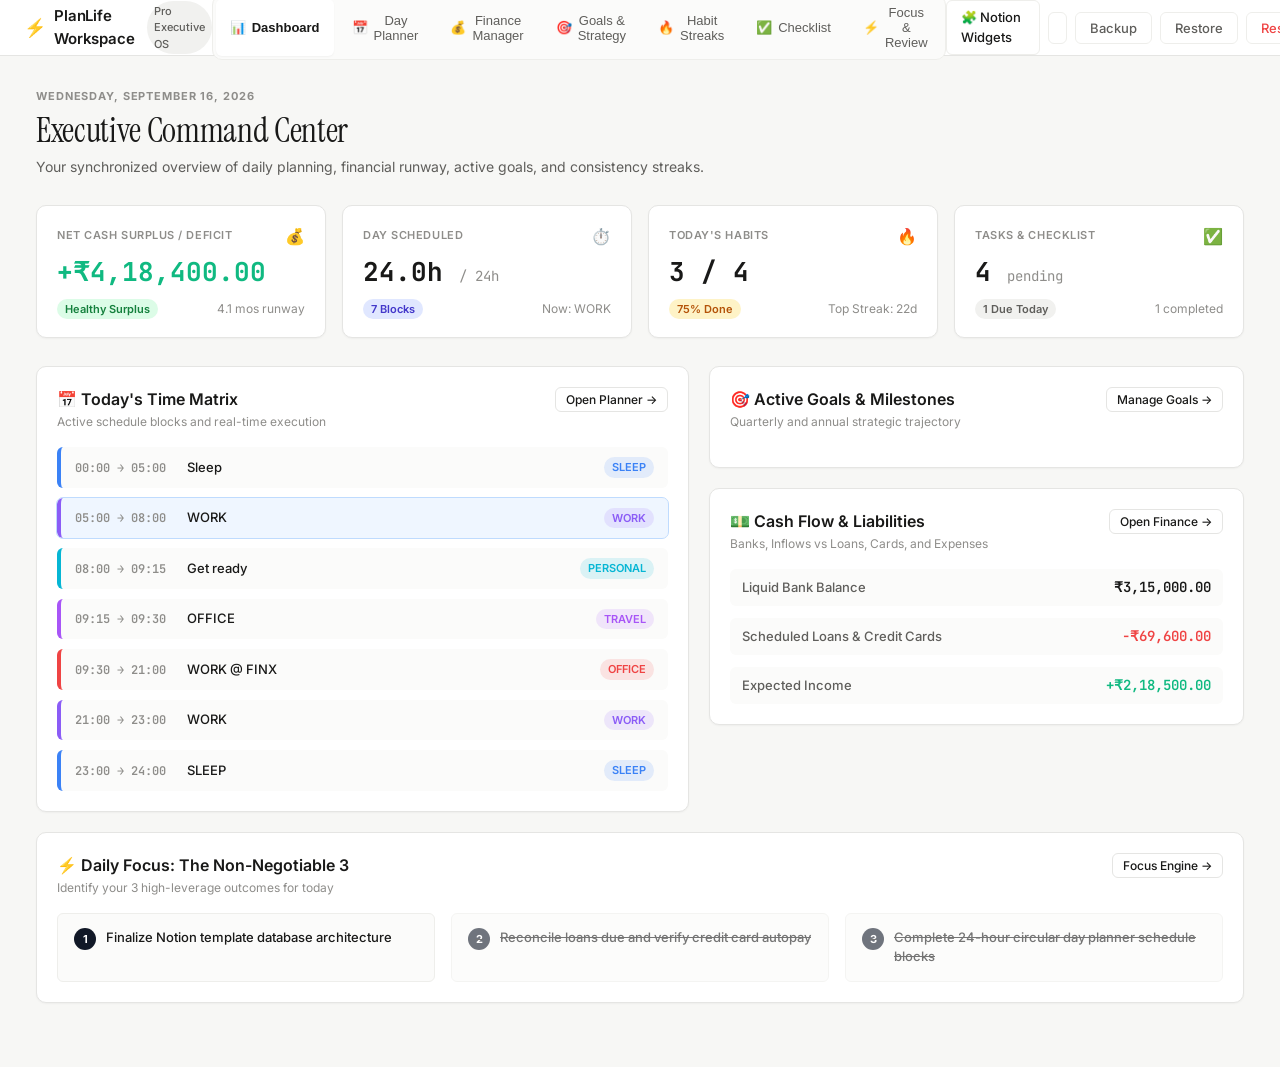
==== commit 0cba3687: "Enhance Day Planner clock & widget layout: 480px luxury clock on left, category card underneath, sch" ====
--- a/index.html
+++ b/index.html
@@ -9,7 +9,7 @@
   <link rel="preconnect" href="https://fonts.googleapis.com">
   <link rel="preconnect" href="https://fonts.gstatic.com" crossorigin>
   <link href="https://fonts.googleapis.com/css2?family=Instrument+Serif:ital@0;1&family=Inter:wght@300;400;500;600;700&family=JetBrains+Mono:wght@400;500&display=swap" rel="stylesheet">
-  <link rel="stylesheet" href="styles.css?v=2.8.0">
+  <link rel="stylesheet" href="styles.css?v=2.9.0">
   <script>
     (function() {
       try {
@@ -371,6 +371,9 @@
           </div>
 
           <div class="planner-actions">
+            <button id="quickAddBlockBtn" type="button" class="btn btn-pill btn-primary" title="Add new schedule block">
+              <span class="btn-icon"><svg width="13" height="13" viewBox="0 0 24 24" fill="none" stroke="currentColor" stroke-width="2.5" stroke-linecap="round" stroke-linejoin="round" class="svg-icon"><line x1="12" y1="5" x2="12" y2="19"/><line x1="5" y1="12" x2="19" y2="12"/></svg></span> + Quick Add
+            </button>
             <button id="replicateYesterdayBtn" type="button" class="btn btn-pill" title="Replicate yesterday's schedule blocks to today">
               <span class="btn-icon"><svg width="13" height="13" viewBox="0 0 24 24" fill="none" stroke="currentColor" stroke-width="2" stroke-linecap="round" stroke-linejoin="round" class="svg-icon"><polygon points="13 2 3 14 12 14 11 22 21 10 12 10 13 2"/></svg></span> Replicate Yesterday
             </button>
@@ -1059,6 +1062,6 @@
 
   </div>
 
-  <script src="app.js?v=2.8.0"></script>
+  <script src="app.js?v=2.9.0"></script>
 </body>
 </html>
--- a/styles.css
+++ b/styles.css
@@ -838,52 +838,72 @@
 }
 
 .clock-svg-container {
-  width: 420px;
-  height: 420px;
+  width: min(480px, 100%);
+  height: auto;
+  aspect-ratio: 1 / 1;
+  max-width: 500px;
+  max-height: 500px;
   position: relative;
   user-select: none;
-  filter: drop-shadow(0 12px 28px rgba(0, 0, 0, 0.45));
+  filter: drop-shadow(0 14px 32px rgba(0, 0, 0, 0.45));
 }
 
 .clock-svg {
   width: 100%;
   height: 100%;
+  display: block;
   cursor: crosshair;
 }
 
-/* Clock Center Hub */
+/* Clock Center Hub (Proportional 38% diameter ensures zero overlap with 24h donut ring) */
 .clock-center-hub {
   position: absolute;
   top: 50%;
   left: 50%;
   transform: translate(-50%, -50%);
-  width: 170px;
-  height: 170px;
-  background: radial-gradient(circle at 50% 50%, #111a2e 0%, #090e1a 100%);
+  width: 38%;
+  height: 38%;
+  background: radial-gradient(circle at 50% 50%, #151d2f 0%, #0a0f1d 100%);
   border-radius: var(--radius-full);
-  border: 1px solid #1e293b;
-  box-shadow: inset 0 2px 8px rgba(0, 0, 0, 0.6), 0 0 24px rgba(0, 0, 0, 0.4);
+  border: 2px solid #233148;
+  box-shadow: inset 0 2px 10px rgba(0, 0, 0, 0.7), 0 0 24px rgba(0, 0, 0, 0.5);
   display: flex;
   flex-direction: column;
   align-items: center;
   justify-content: center;
   pointer-events: none;
+  z-index: 2;
+}
+
+body.theme-light .clock-center-hub {
+  background: radial-gradient(circle at 50% 50%, #ffffff 0%, #f1f5f9 100%);
+  border-color: #cbd5e1;
+  box-shadow: inset 0 2px 6px rgba(0, 0, 0, 0.06), 0 4px 16px rgba(0, 0, 0, 0.1);
 }
 
 .center-time {
   font-family: var(--font-sans);
-  font-size: 28px;
-  font-weight: 700;
+  font-size: clamp(22px, 5.8vw, 32px);
+  font-weight: 800;
   color: #ffffff;
   letter-spacing: -0.02em;
+  line-height: 1;
+}
+
+body.theme-light .center-time {
+  color: #0f172a;
 }
 
 .center-label {
-  font-size: 11px;
+  font-size: clamp(9px, 2.2vw, 11px);
   font-weight: 700;
-  letter-spacing: 0.12em;
+  letter-spacing: 0.14em;
   color: #38bdf8;
-  margin-top: -2px;
+  margin-top: 3px;
+}
+
+body.theme-light .center-label {
+  color: #0284c7;
 }
 
 /* Hours By Category Breakdown Card */
@@ -2805,161 +2825,278 @@
 }
 
 /* --------------------------------------------------------------------------
-   1. 🕒 WIDGET: 24-Hour Circular Clock Dial & Hours by Category (Side-by-Side)
+   1. 🕒 WIDGET: Complete Day Planner (Large Clock + Category Card + Schedule)
+   Applies to widget=clock and widget=planner
+   Matches user's exact vision:
+   - Date Controls & Action Buttons at top
+   - Large Circular 24-Hour Clock (480px width) on Left
+   - Category Breakdown Card directly below the clock on Left
+   - Full Schedule Column with block cards on Right
    -------------------------------------------------------------------------- */
+.widget-clock .main-content,
+.widget-planner .main-content,
+html.widget-clock .main-content,
+html.widget-planner .main-content,
+body.widget-clock .main-content,
+body.widget-planner .main-content {
+  overflow-y: auto !important;
+  overflow-x: hidden !important;
+  height: 100% !important;
+}
+
 .widget-clock #tab-dayplanner,
+.widget-planner #tab-dayplanner,
+html.widget-clock #tab-dayplanner,
+html.widget-planner #tab-dayplanner,
+body.widget-clock #tab-dayplanner,
+body.widget-planner #tab-dayplanner {
+  display: flex !important;
+  flex-direction: column !important;
+  flex: 1 1 auto !important;
+  width: 100% !important;
+  max-width: 100% !important;
+  height: auto !important;
+  min-height: 100% !important;
+  padding: 16px 20px !important;
+  box-sizing: border-box !important;
+  gap: 16px !important;
+  overflow: visible !important;
+}
+
+.widget-clock .planner-controls-bar,
+.widget-planner .planner-controls-bar,
+html.widget-clock .planner-controls-bar,
+html.widget-planner .planner-controls-bar,
+body.widget-clock .planner-controls-bar,
+body.widget-planner .planner-controls-bar {
+  display: flex !important;
+  align-items: center !important;
+  justify-content: space-between !important;
+  width: 100% !important;
+  margin-bottom: 0 !important;
+  gap: 12px !important;
+  flex-wrap: wrap !important;
+  flex-shrink: 0 !important;
+}
+
+.widget-clock .date-stepper,
+.widget-planner .date-stepper,
+html.widget-clock .date-stepper,
+html.widget-planner .date-stepper,
+body.widget-clock .date-stepper,
+body.widget-planner .date-stepper {
+  display: flex !important;
+  align-items: center !important;
+  gap: 8px !important;
+  flex-shrink: 0 !important;
+}
+
+.widget-clock .planner-actions,
+.widget-planner .planner-actions,
+html.widget-clock .planner-actions,
+html.widget-planner .planner-actions,
+body.widget-clock .planner-actions,
+body.widget-planner .planner-actions {
+  display: flex !important;
+  align-items: center !important;
+  gap: 8px !important;
+  flex-shrink: 0 !important;
+}
+
+.widget-clock .planner-layout-grid,
+.widget-planner .planner-layout-grid,
+html.widget-clock .planner-layout-grid,
+html.widget-planner .planner-layout-grid,
+body.widget-clock .planner-layout-grid,
+body.widget-planner .planner-layout-grid {
+  display: grid !important;
+  grid-template-columns: minmax(460px, 500px) 1fr !important;
+  gap: 28px !important;
+  width: 100% !important;
+  max-width: 100% !important;
+  align-items: start !important;
+  margin: 0 !important;
+  flex: 1 1 auto !important;
+}
+
+@media (max-width: 980px) {
+  .widget-clock .planner-layout-grid,
+  .widget-planner .planner-layout-grid,
+  html.widget-clock .planner-layout-grid,
+  html.widget-planner .planner-layout-grid,
+  body.widget-clock .planner-layout-grid,
+  body.widget-planner .planner-layout-grid {
+    grid-template-columns: 1fr !important;
+    gap: 20px !important;
+  }
+}
+
+.widget-clock .clock-column,
+.widget-planner .clock-column,
+html.widget-clock .clock-column,
+html.widget-planner .clock-column,
+body.widget-clock .clock-column,
+body.widget-planner .clock-column {
+  width: 100% !important;
+  max-width: 500px !important;
+  display: flex !important;
+  flex-direction: column !important;
+  align-items: center !important;
+  gap: 18px !important;
+  margin: 0 auto !important;
+}
+
+.widget-clock .clock-card,
+.widget-planner .clock-card,
+html.widget-clock .clock-card,
+html.widget-planner .clock-card,
+body.widget-clock .clock-card,
+body.widget-planner .clock-card {
+  width: 100% !important;
+  display: flex !important;
+  justify-content: center !important;
+  align-items: center !important;
+  background: transparent !important;
+  border: none !important;
+  box-shadow: none !important;
+  padding: 0 !important;
+}
+
+.widget-clock .clock-svg-container,
+.widget-planner .clock-svg-container,
+html.widget-clock .clock-svg-container,
+html.widget-planner .clock-svg-container,
+body.widget-clock .clock-svg-container,
+body.widget-planner .clock-svg-container {
+  width: min(480px, 100%) !important;
+  height: auto !important;
+  aspect-ratio: 1 / 1 !important;
+  max-width: 480px !important;
+  max-height: 480px !important;
+  position: relative !important;
+  user-select: none !important;
+  margin: 0 auto !important;
+  filter: drop-shadow(0 14px 32px rgba(0, 0, 0, 0.4)) !important;
+}
+
+.widget-clock .category-breakdown-card,
+.widget-planner .category-breakdown-card,
+html.widget-clock .category-breakdown-card,
+html.widget-planner .category-breakdown-card,
+body.widget-clock .category-breakdown-card,
+body.widget-planner .category-breakdown-card {
+  width: 100% !important;
+  max-width: 480px !important;
+  background-color: var(--bg-surface) !important;
+  border: 1px solid var(--border-color) !important;
+  border-radius: var(--radius-md) !important;
+  padding: 14px 18px !important;
+  box-shadow: var(--shadow-sm) !important;
+  box-sizing: border-box !important;
+}
+
+.widget-clock .schedule-column,
+.widget-planner .schedule-column,
+html.widget-clock .schedule-column,
+html.widget-planner .schedule-column,
+body.widget-clock .schedule-column,
+body.widget-planner .schedule-column {
+  display: flex !important;
+  flex-direction: column !important;
+  width: 100% !important;
+  min-height: 520px !important;
+  max-height: 850px !important;
+  background-color: var(--bg-surface) !important;
+  border: 1px solid var(--border-color) !important;
+  border-radius: var(--radius-md) !important;
+  padding: 16px 18px !important;
+  box-shadow: var(--shadow-sm) !important;
+  box-sizing: border-box !important;
+  overflow: hidden !important;
+}
+
+.widget-clock .schedule-header-row,
+.widget-planner .schedule-header-row,
+html.widget-clock .schedule-header-row,
+html.widget-planner .schedule-header-row,
+body.widget-clock .schedule-header-row,
+body.widget-planner .schedule-header-row {
+  display: flex !important;
+  align-items: center !important;
+  justify-content: space-between !important;
+  margin-bottom: 14px !important;
+  padding-bottom: 10px !important;
+  border-bottom: 1px solid var(--border-subtle) !important;
+  flex-shrink: 0 !important;
+}
+
+.widget-clock .schedule-list,
+.widget-planner .schedule-list,
+html.widget-clock .schedule-list,
+html.widget-planner .schedule-list,
+body.widget-clock .schedule-list,
+body.widget-planner .schedule-list {
+  flex: 1 1 auto !important;
+  min-height: 200px !important;
+  overflow-y: auto !important;
+  scrollbar-width: thin !important;
+  scrollbar-color: #333333 transparent !important;
+  display: flex !important;
+  flex-direction: column !important;
+  gap: 10px !important;
+  padding-right: 4px !important;
+}
+
+/* --------------------------------------------------------------------------
+   Standalone Circular Dial Only (widget=dial or widget=clockdial)
+   -------------------------------------------------------------------------- */
 .widget-clockdial #tab-dayplanner,
-html.widget-clock #tab-dayplanner,
 html.widget-clockdial #tab-dayplanner,
-body.widget-clock #tab-dayplanner,
 body.widget-clockdial #tab-dayplanner {
   display: flex !important;
   flex-direction: column !important;
   align-items: center !important;
   justify-content: center !important;
-  flex: 1 1 auto !important;
   height: 100% !important;
-  min-height: 0 !important;
-  width: 100% !important;
-  padding: 8px 14px !important;
+  padding: 8px !important;
   box-sizing: border-box !important;
-  gap: 8px !important;
-  overflow: hidden !important;
-}
-
-.widget-clock .planner-layout-grid,
-.widget-clockdial .planner-layout-grid,
-html.widget-clock .planner-layout-grid,
-html.widget-clockdial .planner-layout-grid,
-body.widget-clock .planner-layout-grid,
-body.widget-clockdial .planner-layout-grid {
-  display: flex !important;
-  flex-direction: row !important;
-  align-items: center !important;
-  justify-content: center !important;
-  gap: 12px !important;
-  width: 100% !important;
-  max-width: 100% !important;
-  margin: 0 auto !important;
-  flex: 0 1 auto !important;
-  flex-wrap: nowrap !important;
-  overflow: hidden !important;
-}
-
-.widget-clock .schedule-column,
+}
+
 .widget-clockdial .schedule-column,
-html.widget-clock .schedule-column,
 html.widget-clockdial .schedule-column,
-body.widget-clock .schedule-column,
-body.widget-clockdial .schedule-column {
-  display: none !important;
-}
-
-.widget-clock .clock-column,
-.widget-clockdial .clock-column,
-html.widget-clock .clock-column,
-html.widget-clockdial .clock-column,
-body.widget-clock .clock-column,
-body.widget-clockdial .clock-column {
-  width: 100% !important;
-  max-width: 100% !important;
-  margin: 0 auto !important;
-  display: flex !important;
-  flex-direction: row !important;
-  align-items: center !important;
-  justify-content: center !important;
-  gap: 12px !important;
-  flex-wrap: nowrap !important;
-  overflow: hidden !important;
-}
-
-/* Pure circle clock, zero rectangular box */
-.widget-clock .clock-card,
-.widget-clockdial .clock-card,
-html.widget-clock .clock-card,
-html.widget-clockdial .clock-card,
-body.widget-clock .clock-card,
-body.widget-clockdial .clock-card {
-  flex: 0 0 auto !important;
-  background: transparent !important;
-  border: none !important;
-  box-shadow: none !important;
-  padding: 0 !important;
-}
-
-.widget-clock .clock-svg-container,
-.widget-clockdial .clock-svg-container,
-html.widget-clock .clock-svg-container,
-html.widget-clockdial .clock-svg-container,
-body.widget-clock .clock-svg-container,
-body.widget-clockdial .clock-svg-container {
-  width: clamp(190px, min(40vw, 50vh), 290px) !important;
-  height: clamp(190px, min(40vw, 50vh), 290px) !important;
-  max-width: 290px !important;
-  max-height: 290px !important;
-  margin: 0 auto !important;
-  filter: drop-shadow(0 8px 24px rgba(0, 0, 0, 0.45)) !important;
-  flex: 0 0 auto !important;
-}
-
-/* Hours by Category sitting side-by-side with the clock */
-.widget-clock .category-breakdown-card,
-html.widget-clock .category-breakdown-card,
-body.widget-clock .category-breakdown-card {
-  flex: 0 1 200px !important;
-  max-width: 230px !important;
-  min-width: 140px !important;
-  max-height: clamp(190px, min(40vw, 50vh), 290px) !important;
-  background-color: var(--bg-surface) !important;
-  border: 1px solid var(--border-color) !important;
-  border-radius: var(--radius-lg) !important;
-  padding: 10px 12px !important;
-  box-shadow: var(--shadow-sm) !important;
-  box-sizing: border-box !important;
-  overflow-y: auto !important;
-}
-
-.widget-clock .category-breakdown-card .breakdown-title {
-  font-size: 11px !important;
-  letter-spacing: 0.04em !important;
-}
-
-.widget-clock .planner-controls-bar,
-.widget-clockdial .planner-controls-bar,
-html.widget-clock .planner-controls-bar,
-html.widget-clockdial .planner-controls-bar,
-body.widget-clock .planner-controls-bar,
-body.widget-clockdial .planner-controls-bar {
-  margin-bottom: 0 !important;
-  justify-content: center !important;
-  width: 100% !important;
-  max-width: 860px !important;
-  flex-shrink: 0 !important;
-}
-
-.widget-clock .planner-actions,
-.widget-clockdial .planner-actions,
-html.widget-clock .planner-actions,
-html.widget-clockdial .planner-actions,
-body.widget-clock .planner-actions,
-body.widget-clockdial .planner-actions {
-  display: none !important;
-}
-
-/* Support pure circle dial only mode via &nobrk=true or widget=clockdial */
+body.widget-clockdial .schedule-column,
 .widget-clockdial .category-breakdown-card,
 html.widget-clockdial .category-breakdown-card,
 body.widget-clockdial .category-breakdown-card,
-.hide-breakdown .category-breakdown-card {
+.widget-clockdial .planner-actions,
+html.widget-clockdial .planner-actions,
+body.widget-clockdial .planner-actions {
   display: none !important;
+}
+
+.widget-clockdial .planner-layout-grid,
+html.widget-clockdial .planner-layout-grid,
+body.widget-clockdial .planner-layout-grid {
+  display: flex !important;
+  align-items: center !important;
+  justify-content: center !important;
+  margin: 0 auto !important;
+  width: 100% !important;
 }
 
 .widget-clockdial .clock-column,
 html.widget-clockdial .clock-column,
-body.widget-clockdial .clock-column,
-.hide-breakdown .clock-column {
-  max-width: 440px !important;
+body.widget-clockdial .clock-column {
+  max-width: 480px !important;
   justify-content: center !important;
+  margin: 0 auto !important;
+}
+
+.widget-clockdial .clock-svg-container,
+html.widget-clockdial .clock-svg-container,
+body.widget-clockdial .clock-svg-container {
+  width: min(480px, 92vw, 92vh) !important;
+  height: min(480px, 92vw, 92vh) !important;
 }
 
 /* --------------------------------------------------------------------------
@@ -3120,31 +3257,7 @@
   flex-shrink: 0 !important;
 }
 
-/* --------------------------------------------------------------------------
-   3. 📅 WIDGET: Day Planner (Clock + Schedule) (widget=planner)
-   -------------------------------------------------------------------------- */
-.widget-planner #tab-dayplanner,
-html.widget-planner #tab-dayplanner,
-body.widget-planner #tab-dayplanner {
-  display: block !important;
-  min-height: 100% !important;
-}
-
-.widget-planner .planner-layout-grid,
-html.widget-planner .planner-layout-grid,
-body.widget-planner .planner-layout-grid {
-  display: grid !important;
-  grid-template-columns: minmax(320px, 420px) 1fr !important;
-  gap: 16px !important;
-}
-
-@media (max-width: 768px) {
-  .widget-planner .planner-layout-grid,
-  html.widget-planner .planner-layout-grid,
-  body.widget-planner .planner-layout-grid {
-    grid-template-columns: 1fr !important;
-  }
-}
+/* Note: Section 3 (widget=planner) is now unified with Section 1 (widget=clock) above */
 
 /* --------------------------------------------------------------------------
    4. 📊 WIDGET: Executive KPI Summary Strip (widget=kpis or widget=kpi)
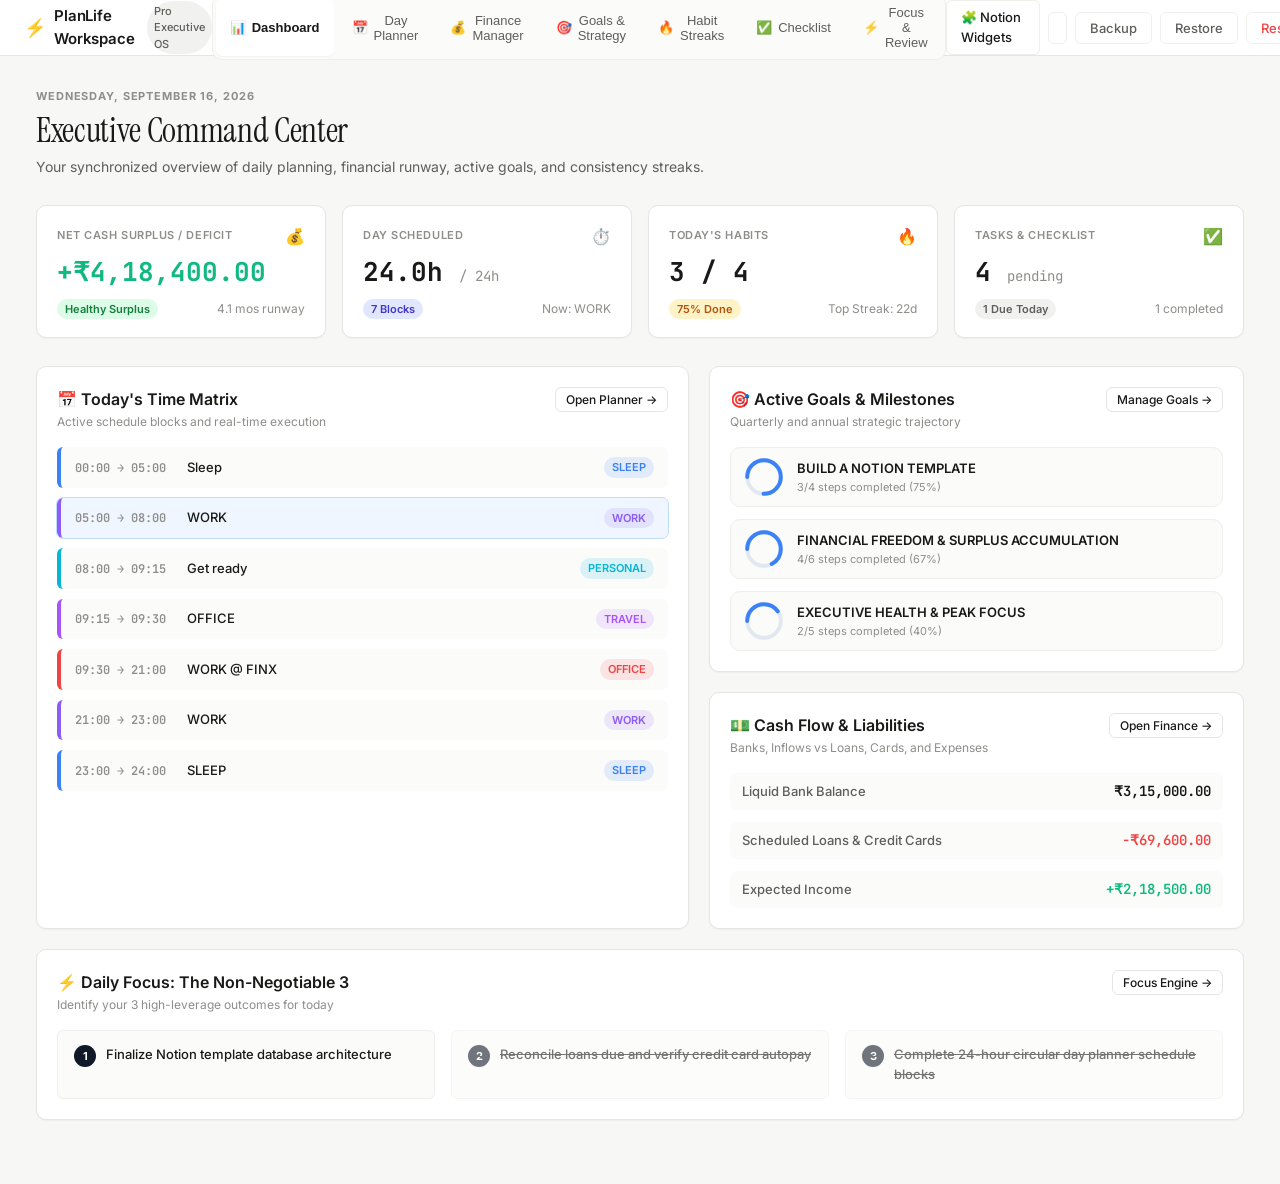
==== commit 364b00ce: "Fix goals and progress: restore starter goals, add auto-heal on loadState, render interactive milest" ====
--- a/index.html
+++ b/index.html
@@ -9,7 +9,7 @@
   <link rel="preconnect" href="https://fonts.googleapis.com">
   <link rel="preconnect" href="https://fonts.gstatic.com" crossorigin>
   <link href="https://fonts.googleapis.com/css2?family=Instrument+Serif:ital@0;1&family=Inter:wght@300;400;500;600;700&family=JetBrains+Mono:wght@400;500&display=swap" rel="stylesheet">
-  <link rel="stylesheet" href="styles.css?v=2.9.0">
+  <link rel="stylesheet" href="styles.css?v=2.9.1">
   <script>
     (function() {
       try {
@@ -1062,6 +1062,6 @@
 
   </div>
 
-  <script src="app.js?v=2.9.0"></script>
+  <script src="app.js?v=2.9.1"></script>
 </body>
 </html>
--- a/styles.css
+++ b/styles.css
@@ -2019,6 +2019,108 @@
   font-size: 11px;
   color: var(--text-muted);
   margin-top: 5px;
+}
+
+/* Goals Milestones Card & Checklist */
+.goal-milestones-card {
+  background-color: var(--bg-surface-secondary);
+  border: 1px solid var(--border-subtle);
+  border-radius: var(--radius-md);
+  padding: 16px 20px;
+  display: flex;
+  flex-direction: column;
+  gap: 10px;
+}
+
+.goal-milestones-header {
+  display: flex;
+  align-items: center;
+  justify-content: space-between;
+  font-size: 12px;
+  font-weight: 700;
+  letter-spacing: 0.05em;
+  color: var(--text-secondary);
+}
+
+.goal-milestones-list {
+  display: flex;
+  flex-direction: column;
+  gap: 8px;
+}
+
+.goal-milestone-item {
+  display: flex;
+  align-items: center;
+  gap: 10px;
+  font-size: 13px;
+  color: var(--text-primary);
+  cursor: pointer;
+  user-select: none;
+  padding: 4px 0;
+  transition: opacity 0.15s ease;
+}
+
+.goal-milestone-item.is-done .milestone-text {
+  text-decoration: line-through;
+  opacity: 0.55;
+}
+
+.milestone-checkbox {
+  width: 16px;
+  height: 16px;
+  border-radius: 4px;
+  cursor: pointer;
+  accent-color: var(--accent-blue, #3b82f6);
+}
+
+/* Strategic Goals Empty State */
+.goals-empty-state {
+  text-align: center;
+  padding: 48px 24px;
+  background-color: var(--bg-surface);
+  border: 1px dashed var(--border-color);
+  border-radius: var(--radius-lg);
+  margin-top: 12px;
+}
+
+.goals-empty-state .empty-icon {
+  color: #3b82f6;
+  margin-bottom: 8px;
+}
+
+/* Dashboard Goal Row & Empty State */
+.dash-goal-row {
+  display: flex;
+  align-items: center;
+  gap: 14px;
+  padding: 10px 14px;
+  background-color: var(--bg-surface-secondary);
+  border-radius: var(--radius-md);
+  border: 1px solid var(--border-subtle);
+  transition: all 0.15s ease;
+}
+
+.dash-goal-row:hover {
+  background-color: var(--bg-surface-tertiary);
+  transform: translateY(-1px);
+}
+
+.dash-goal-empty {
+  display: flex;
+  align-items: center;
+  justify-content: space-between;
+  padding: 14px 16px;
+  background-color: var(--bg-surface-secondary);
+  border-radius: var(--radius-md);
+  color: var(--text-muted);
+  font-size: 13px;
+}
+
+.btn-xs {
+  height: 24px !important;
+  padding: 0 8px !important;
+  font-size: 11px !important;
+  border-radius: var(--radius-sm) !important;
 }
 
 /* ==========================================================================
@@ -3460,23 +3562,49 @@
   flex: 1 1 auto !important;
   min-height: 0 !important;
   height: auto !important;
-  overflow: visible !important;
-  padding: 12px 16px !important;
+  overflow-y: auto !important;
+  overflow-x: hidden !important;
+  padding: 16px 20px !important;
   box-sizing: border-box !important;
-}
-
-.widget-goals .goals-grid,
-html.widget-goals .goals-grid,
-body.widget-goals .goals-grid {
-  grid-template-columns: repeat(auto-fit, minmax(280px, 1fr)) !important;
-  gap: 14px !important;
-}
-
-.widget-goals .goal-card,
-html.widget-goals .goal-card,
-body.widget-goals .goal-card {
+  gap: 16px !important;
+}
+
+.widget-goals .page-header-flex,
+html.widget-goals .page-header-flex,
+body.widget-goals .page-header-flex {
+  display: flex !important;
+  align-items: center !important;
+  justify-content: space-between !important;
+  margin-bottom: 14px !important;
+  padding-bottom: 10px !important;
+  border-bottom: 1px solid var(--border-subtle) !important;
+  flex-shrink: 0 !important;
+}
+
+.widget-goals .page-header-flex .page-title,
+html.widget-goals .page-header-flex .page-title,
+body.widget-goals .page-header-flex .page-title {
+  font-size: 20px !important;
+  font-weight: 700 !important;
+  margin: 0 !important;
+  display: block !important;
+}
+
+.widget-goals .goals-card-list,
+html.widget-goals .goals-card-list,
+body.widget-goals .goals-card-list {
+  display: flex !important;
+  flex-direction: column !important;
+  gap: 18px !important;
+  width: 100% !important;
+}
+
+.widget-goals .goal-card-wrapper,
+html.widget-goals .goal-card-wrapper,
+body.widget-goals .goal-card-wrapper {
+  padding: 20px 22px !important;
+  border-radius: var(--radius-lg) !important;
   box-shadow: none !important;
-  border-radius: var(--radius-lg);
 }
 
 /* --------------------------------------------------------------------------
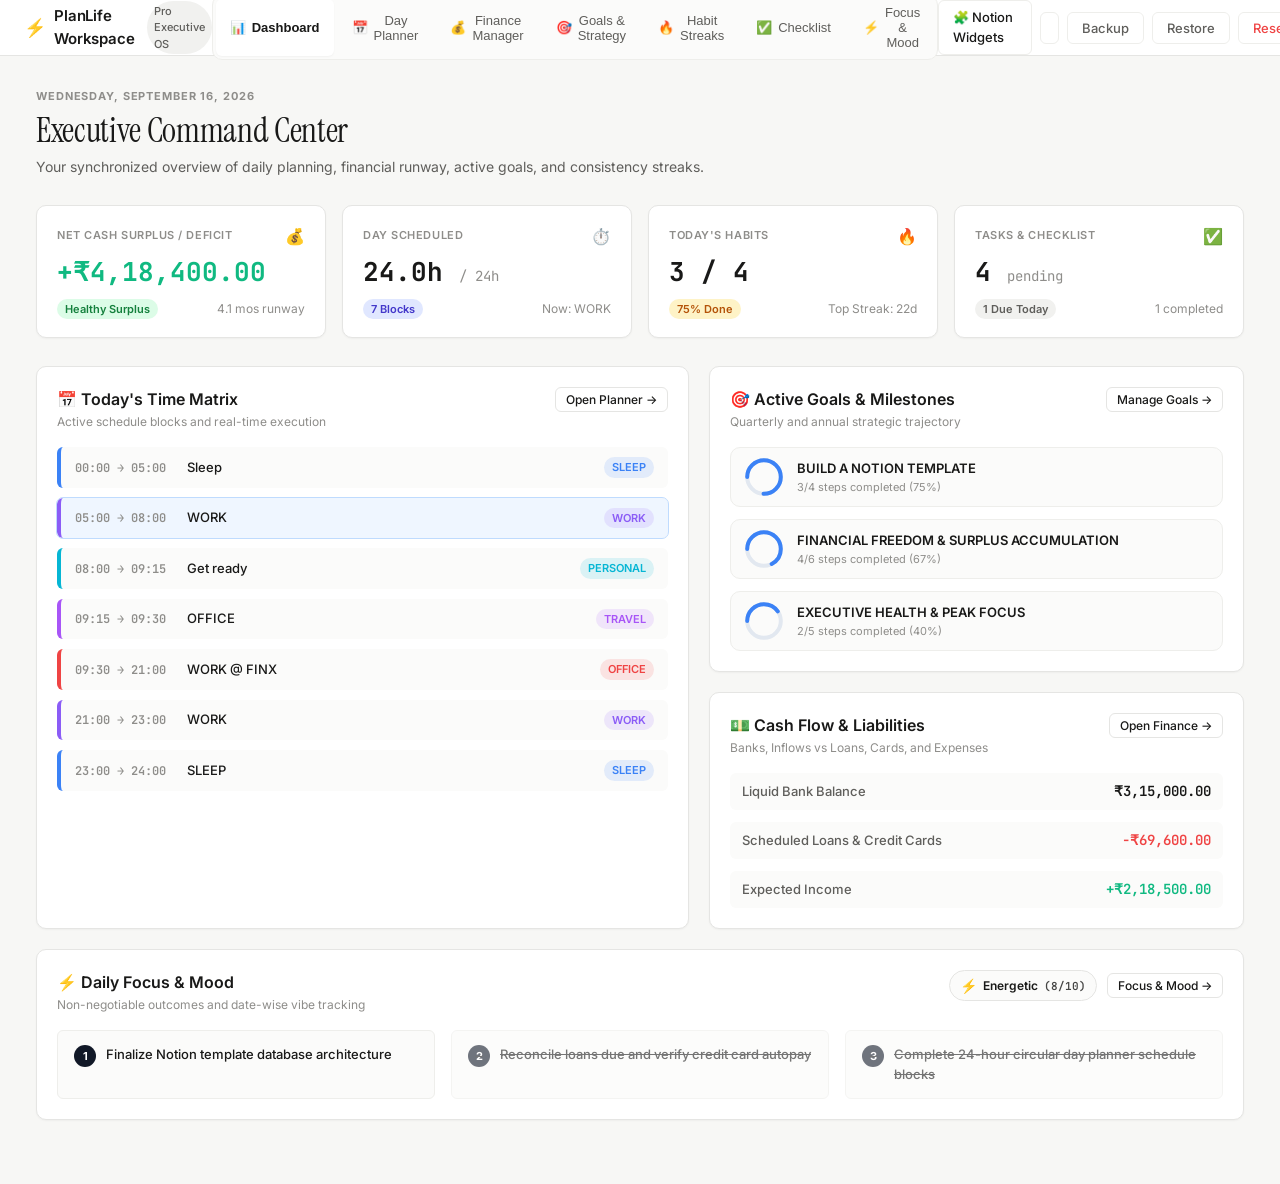
==== commit 1cfc0a1b: "Replace Evening Review & Audit with comprehensive Date-Wise Mood & Energy Tracker, 7-day strip, and " ====
--- a/index.html
+++ b/index.html
@@ -9,7 +9,7 @@
   <link rel="preconnect" href="https://fonts.googleapis.com">
   <link rel="preconnect" href="https://fonts.gstatic.com" crossorigin>
   <link href="https://fonts.googleapis.com/css2?family=Instrument+Serif:ital@0;1&family=Inter:wght@300;400;500;600;700&family=JetBrains+Mono:wght@400;500&display=swap" rel="stylesheet">
-  <link rel="stylesheet" href="styles.css?v=2.9.1">
+  <link rel="stylesheet" href="styles.css?v=2.9.2">
   <script>
     (function() {
       try {
@@ -181,7 +181,7 @@
             <span class="tab-icon">✅</span> Checklist
           </button>
           <button class="nav-tab" data-tab="focus">
-            <span class="tab-icon">⚡</span> Focus & Review
+            <span class="tab-icon">⚡</span> Focus & Mood
           </button>
         </nav>
       </div>
@@ -327,14 +327,17 @@
           </div>
         </div>
 
-        <!-- Daily Priority & Brain Dump Quick Bar -->
+        <!-- Daily Priority & Mood Quick Bar -->
         <div class="dash-card mt-4">
           <div class="card-header-flex">
             <div>
-              <h3 class="card-title">⚡ Daily Focus: The Non-Negotiable 3</h3>
-              <p class="card-desc">Identify your 3 high-leverage outcomes for today</p>
-            </div>
-            <button class="btn btn-sm btn-outline jump-tab-btn" data-target="focus">Focus Engine →</button>
+              <h3 class="card-title">⚡ Daily Focus &amp; Mood</h3>
+              <p class="card-desc">Non-negotiable outcomes and date-wise vibe tracking</p>
+            </div>
+            <div style="display: flex; align-items: center; gap: 10px;">
+              <div id="dashTodayMoodBadge" class="dash-mood-badge"></div>
+              <button class="btn btn-sm btn-outline jump-tab-btn" data-target="focus">Focus &amp; Mood →</button>
+            </div>
           </div>
           <div class="dash-top3-grid" id="dashTop3Container">
             <!-- Rendered via JS -->
@@ -741,11 +744,12 @@
       </section>
 
       <!-- ========================================================================= -->
-      <!-- TAB 7: FOCUS ENGINE & BRAIN DUMP (Value-Add Feature) -->
+      <!-- TAB 7: FOCUS ENGINE & DATE-WISE MOOD TRACKER -->
       <!-- ========================================================================= -->
       <section id="tab-focus" class="tab-view">
         <div class="page-header">
-          <h1 class="page-title serif-title">Daily Focus &amp; Time Audit</h1>
+          <h1 class="page-title serif-title">Daily Focus &amp; Mood Tracker</h1>
+          <p class="page-subtitle">Prioritize non-negotiable outcomes, capture thoughts, and track emotional flow and energy levels day by day.</p>
         </div>
 
         <div class="focus-grid">
@@ -753,7 +757,9 @@
           <div class="focus-card">
             <div class="focus-card-header">
               <span class="focus-icon"><svg width="20" height="20" viewBox="0 0 24 24" fill="none" stroke="currentColor" stroke-width="2" stroke-linecap="round" stroke-linejoin="round" class="svg-icon"><circle cx="12" cy="12" r="10"/><circle cx="12" cy="12" r="6"/><circle cx="12" cy="12" r="2"/></svg></span>
-              <h3 class="focus-title">Top 3 Non-Negotiable Priorities Today</h3>
+              <div>
+                <h3 class="focus-title">Top 3 Non-Negotiable Priorities Today</h3>
+              </div>
             </div>
             <div class="top3-inputs-wrap">
               <div class="top3-item-row">
@@ -778,7 +784,9 @@
           <div class="focus-card">
             <div class="focus-card-header">
               <span class="focus-icon"><svg width="20" height="20" viewBox="0 0 24 24" fill="none" stroke="currentColor" stroke-width="2" stroke-linecap="round" stroke-linejoin="round" class="svg-icon"><path d="M9.09 9a3 3 0 0 1 5.83 1c0 2-3 3-3 3"/><line x1="12" y1="17" x2="12.01" y2="17"/><circle cx="12" cy="12" r="10"/></svg></span>
-              <h3 class="focus-title">Frictionless Brain Dump</h3>
+              <div>
+                <h3 class="focus-title">Frictionless Brain Dump</h3>
+              </div>
             </div>
             <div class="brain-dump-input-box">
               <textarea id="brainDumpText" class="brain-dump-textarea" placeholder="Type anything on your mind... Ideas, errands, reminders, notes"></textarea>
@@ -786,30 +794,71 @@
           </div>
         </div>
 
-        <!-- End of Day Review & Energy Audit -->
-        <div class="focus-card mt-4">
-          <div class="focus-card-header">
-            <span class="focus-icon"><svg width="20" height="20" viewBox="0 0 24 24" fill="none" stroke="currentColor" stroke-width="2" stroke-linecap="round" stroke-linejoin="round" class="svg-icon"><path d="M21 12.79A9 9 0 1 1 11.21 3 7 7 0 0 0 21 12.79z"/></svg></span>
-            <h3 class="focus-title">Evening Review &amp; Energy Audit</h3>
-          </div>
-          <div class="evening-review-grid">
-            <div class="review-col">
-              <label class="review-label">Energy &amp; Focus Level Today (1 to 10)</label>
-              <input type="range" id="dailyEnergyRating" min="1" max="10" value="8" class="energy-slider">
-              <div class="slider-val-readout"><span id="energyValText">8</span> / 10</div>
-            </div>
-            <div class="review-col">
-              <label class="review-label">What moved the needle most today?</label>
-              <input type="text" id="needleMovedInput" class="form-input" placeholder="Key breakthrough or achievement">
-            </div>
-            <div class="review-col">
-              <label class="review-label">What drained energy or was avoided?</label>
-              <input type="text" id="frictionInput" class="form-input" placeholder="Friction point or distraction">
-            </div>
-          </div>
-          <div class="review-bottom-actions mt-3">
-            <button id="saveReviewBtn" class="btn btn-dark btn-sm">Save Reflection</button>
-            <button id="rolloverIncompleteReviewBtn" class="btn btn-pill btn-sm">Auto-Rollover Incomplete Items to Tomorrow</button>
+        <!-- Date-Wise Mood & Energy Tracker -->
+        <div class="focus-card mt-4 mood-tracker-card" id="moodTrackerCard">
+          <div class="mood-tracker-header">
+            <div class="mood-title-wrap">
+              <span class="mood-header-icon">✨</span>
+              <div>
+                <h3 class="focus-title">Date-Wise Mood &amp; Energy Tracker</h3>
+                <p class="mood-subtitle" id="moodSubtitleDate">Track emotional state, energy levels, and daily drivers day by day</p>
+              </div>
+            </div>
+            
+            <!-- Date Navigator Controls -->
+            <div class="mood-date-controls">
+              <button type="button" class="btn-icon-nav" id="moodPrevDateBtn" title="Previous Day">◀</button>
+              <input type="date" id="moodDateInput" class="mood-date-input" title="Select Date">
+              <button type="button" class="btn-icon-nav" id="moodNextDateBtn" title="Next Day">▶</button>
+              <button type="button" class="btn btn-xs btn-pill" id="moodTodayBtn">Today</button>
+            </div>
+          </div>
+
+          <!-- 7-Day Date-Wise Mini Strip / Calendar Bar -->
+          <div class="mood-week-strip" id="moodWeekStrip">
+            <!-- Dynamically populated 7-day strip -->
+          </div>
+
+          <!-- Mood Spectrum Selection Grid -->
+          <div class="mood-selector-section">
+            <label class="mood-section-label">How are you feeling on this date?</label>
+            <div class="mood-emojis-grid" id="moodEmojisGrid">
+              <!-- Dynamically populated 8 mood buttons -->
+            </div>
+          </div>
+
+          <!-- Energy & Influencing Factors Grid -->
+          <div class="mood-details-grid">
+            <!-- Energy & Focus Slider -->
+            <div class="mood-energy-col">
+              <div class="mood-slider-header">
+                <label class="mood-section-label">Energy &amp; Focus Level</label>
+                <span class="mood-energy-badge" id="moodEnergyValText">8 / 10 • High Drive</span>
+              </div>
+              <input type="range" id="moodEnergySlider" min="1" max="10" value="8" class="energy-slider mood-slider">
+              <div class="mood-energy-ticks">
+                <span>1 Drained</span>
+                <span>5 Steady</span>
+                <span>10 Peak Flow</span>
+              </div>
+            </div>
+
+            <!-- Mood Factors / Triggers -->
+            <div class="mood-factors-col">
+              <label class="mood-section-label">What influenced your mood?</label>
+              <div class="mood-tags-wrap" id="moodTagsWrap">
+                <!-- Dynamically populated tag chips -->
+              </div>
+            </div>
+          </div>
+
+          <!-- Daily Reflection & Micro-Note -->
+          <div class="mood-note-row">
+            <div class="mood-note-header">
+              <label class="mood-section-label">Daily Note &amp; Gratitude</label>
+              <span class="mood-save-status" id="moodSaveStatus">✓ Saved</span>
+            </div>
+            <input type="text" id="moodNoteInput" class="form-input mood-note-input" placeholder="What shaped your mood today? Key win, gratitude, or breakthrough...">
           </div>
         </div>
       </section>
@@ -1062,6 +1111,6 @@
 
   </div>
 
-  <script src="app.js?v=2.9.1"></script>
+  <script src="app.js?v=2.9.2"></script>
 </body>
 </html>
--- a/styles.css
+++ b/styles.css
@@ -2541,41 +2541,363 @@
   justify-content: flex-end;
 }
 
-.evening-review-grid {
-  display: grid;
-  grid-template-columns: 1fr 1fr 1fr;
-  gap: 20px;
-  margin-top: 14px;
-}
-
-.review-col {
+/* ==========================================================================
+   DATE-WISE MOOD & ENERGY TRACKER
+   ========================================================================== */
+.mood-tracker-card {
+  background-color: var(--bg-surface);
+  border: 1px solid var(--border-color);
+  border-radius: var(--radius-md);
+  padding: 24px;
+  box-shadow: var(--shadow-sm);
+  display: flex;
+  flex-direction: column;
+  gap: 18px;
+}
+
+.mood-tracker-header {
+  display: flex;
+  align-items: center;
+  justify-content: space-between;
+  flex-wrap: wrap;
+  gap: 12px;
+  padding-bottom: 12px;
+  border-bottom: 1px solid var(--border-color);
+}
+
+.mood-title-wrap {
+  display: flex;
+  align-items: center;
+  gap: 10px;
+}
+
+.mood-header-icon {
+  font-size: 24px;
+  line-height: 1;
+}
+
+.mood-subtitle {
+  font-size: 12px;
+  color: var(--text-tertiary);
+  margin-top: 2px;
+}
+
+.mood-date-controls {
+  display: flex;
+  align-items: center;
+  gap: 6px;
+}
+
+.btn-icon-nav {
+  display: inline-flex;
+  align-items: center;
+  justify-content: center;
+  width: 28px;
+  height: 28px;
+  border-radius: 6px;
+  border: 1px solid var(--border-color);
+  background: var(--bg-surface-secondary);
+  color: var(--text-primary);
+  font-size: 11px;
+  cursor: pointer;
+  transition: all 0.15s ease;
+}
+
+.btn-icon-nav:hover {
+  background: var(--hover-overlay);
+  border-color: var(--text-tertiary);
+}
+
+.mood-date-input {
+  background: var(--bg-surface-secondary);
+  border: 1px solid var(--border-color);
+  color: var(--text-primary);
+  font-family: var(--font-mono);
+  font-size: 12px;
+  font-weight: 500;
+  padding: 4px 8px;
+  border-radius: 6px;
+  outline: none;
+  cursor: pointer;
+}
+
+.mood-date-input:focus {
+  border-color: var(--accent-purple);
+}
+
+/* 7-Day Date-Wise Mini Strip */
+.mood-week-strip {
+  display: flex;
+  align-items: center;
+  gap: 8px;
+  overflow-x: auto;
+  padding: 4px 2px 8px 2px;
+  scrollbar-width: thin;
+}
+
+.mood-day-pill {
+  flex: 1 0 52px;
+  max-width: 80px;
+  display: flex;
+  flex-direction: column;
+  align-items: center;
+  justify-content: center;
+  gap: 4px;
+  padding: 8px 4px;
+  border-radius: 10px;
+  border: 1px solid var(--border-color);
+  background: var(--bg-surface-secondary);
+  cursor: pointer;
+  transition: all 0.18s ease;
+  user-select: none;
+}
+
+.mood-day-pill:hover {
+  border-color: var(--text-tertiary);
+  background: var(--hover-overlay);
+}
+
+.mood-day-pill.active {
+  border-color: var(--accent-purple);
+  background: rgba(139, 92, 246, 0.12);
+  box-shadow: 0 0 0 2px rgba(139, 92, 246, 0.25);
+}
+
+.day-pill-name {
+  font-size: 10px;
+  font-weight: 700;
+  letter-spacing: 0.5px;
+  color: var(--text-tertiary);
+  text-transform: uppercase;
+}
+
+.mood-day-pill.is-today .day-pill-name {
+  color: var(--accent-purple);
+}
+
+.day-pill-num {
+  font-size: 13px;
+  font-weight: 700;
+  font-family: var(--font-mono);
+  color: var(--text-primary);
+}
+
+.day-pill-emoji {
+  font-size: 15px;
+  line-height: 1;
+  min-height: 16px;
+  display: flex;
+  align-items: center;
+  justify-content: center;
+}
+
+.day-pill-dot {
+  width: 5px;
+  height: 5px;
+  border-radius: 50%;
+  background: var(--border-color);
+  opacity: 0.6;
+}
+
+/* Mood Emojis Grid */
+.mood-selector-section {
   display: flex;
   flex-direction: column;
   gap: 8px;
 }
 
-.review-label {
+.mood-section-label {
+  font-size: 11.5px;
+  font-weight: 600;
+  text-transform: uppercase;
+  letter-spacing: 0.5px;
+  color: var(--text-secondary);
+}
+
+.mood-emojis-grid {
+  display: grid;
+  grid-template-columns: repeat(auto-fit, minmax(115px, 1fr));
+  gap: 8px;
+}
+
+.mood-emoji-btn {
+  display: flex;
+  flex-direction: column;
+  align-items: center;
+  text-align: center;
+  gap: 4px;
+  padding: 10px 6px;
+  border-radius: 10px;
+  border: 1px solid var(--border-color);
+  background: var(--bg-surface-secondary);
+  cursor: pointer;
+  transition: all 0.18s ease;
+  user-select: none;
+}
+
+.mood-emoji-btn:hover {
+  transform: translateY(-2px);
+  border-color: var(--text-tertiary);
+}
+
+.mood-emoji-btn.active {
+  transform: translateY(-2px);
+  border-color: var(--mood-color, #38bdf8);
+  background: var(--mood-bg, rgba(56, 189, 248, 0.12));
+  box-shadow: 0 0 12px var(--mood-glow, rgba(56, 189, 248, 0.25));
+}
+
+.mood-btn-emoji {
+  font-size: 22px;
+  line-height: 1;
+}
+
+.mood-btn-label {
   font-size: 12px;
   font-weight: 600;
-  color: var(--text-secondary);
-}
-
-.energy-slider {
+  color: var(--text-primary);
+}
+
+.mood-btn-vibe {
+  font-size: 9.5px;
+  color: var(--text-tertiary);
+  white-space: nowrap;
+  overflow: hidden;
+  text-overflow: ellipsis;
+  max-width: 100%;
+}
+
+/* Mood Details (Energy Slider & Factors) */
+.mood-details-grid {
+  display: grid;
+  grid-template-columns: 1fr 1.3fr;
+  gap: 20px;
+  align-items: start;
+}
+
+@media (max-width: 768px) {
+  .mood-details-grid {
+    grid-template-columns: 1fr;
+  }
+}
+
+.mood-energy-col {
+  display: flex;
+  flex-direction: column;
+  gap: 8px;
+}
+
+.mood-slider-header {
+  display: flex;
+  align-items: center;
+  justify-content: space-between;
+}
+
+.mood-energy-badge {
+  font-family: var(--font-mono);
+  font-size: 12px;
+  font-weight: 700;
+  padding: 2px 8px;
+  border-radius: 6px;
+  background: rgba(56, 189, 248, 0.15);
+  color: var(--accent-blue);
+  transition: all 0.2s ease;
+}
+
+.mood-slider {
   width: 100%;
   cursor: pointer;
-}
-
-.slider-val-readout {
-  font-family: var(--font-mono);
-  font-weight: 700;
-  font-size: 14px;
-  color: var(--accent-purple);
-}
-
-.review-bottom-actions {
-  display: flex;
-  align-items: center;
-  gap: 12px;
+  accent-color: var(--accent-purple);
+}
+
+.mood-energy-ticks {
+  display: flex;
+  justify-content: space-between;
+  font-size: 10px;
+  color: var(--text-tertiary);
+}
+
+.mood-factors-col {
+  display: flex;
+  flex-direction: column;
+  gap: 8px;
+}
+
+.mood-tags-wrap {
+  display: flex;
+  flex-wrap: wrap;
+  gap: 6px;
+}
+
+.mood-tag-chip {
+  display: inline-flex;
+  align-items: center;
+  gap: 4px;
+  padding: 5px 10px;
+  border-radius: 16px;
+  border: 1px solid var(--border-color);
+  background: var(--bg-surface-secondary);
+  color: var(--text-secondary);
+  font-size: 11.5px;
+  font-weight: 500;
+  cursor: pointer;
+  user-select: none;
+  transition: all 0.15s ease;
+}
+
+.mood-tag-chip:hover {
+  border-color: var(--text-tertiary);
+  color: var(--text-primary);
+}
+
+.mood-tag-chip.active {
+  background: rgba(139, 92, 246, 0.16);
+  border-color: var(--accent-purple);
+  color: var(--text-primary);
+  font-weight: 600;
+}
+
+/* Micro Note */
+.mood-note-row {
+  display: flex;
+  flex-direction: column;
+  gap: 6px;
+}
+
+.mood-note-header {
+  display: flex;
+  align-items: center;
+  justify-content: space-between;
+}
+
+.mood-save-status {
+  font-size: 11px;
+  font-weight: 600;
+  color: var(--accent-green);
+  opacity: 0;
+  transition: opacity 0.2s ease;
+}
+
+.mood-save-status.visible {
+  opacity: 1;
+}
+
+.mood-note-input {
+  width: 100%;
+}
+
+/* Dashboard Mood Badge */
+.dash-mood-badge {
+  display: inline-flex;
+  align-items: center;
+  gap: 6px;
+  padding: 4px 10px;
+  border-radius: 16px;
+  font-size: 12px;
+  font-weight: 600;
+  border: 1px solid var(--border-color);
+  background: var(--bg-surface-secondary);
+  color: var(--text-primary);
 }
 
 /* ==========================================================================
@@ -3656,17 +3978,17 @@
 }
 
 /* --------------------------------------------------------------------------
-   9. ⚡ WIDGET: Daily Focus Top 3 & Brain Dump (widget=focus)
+   9. ⚡ WIDGET: Daily Focus & Mood Tracker (widget=focus)
    -------------------------------------------------------------------------- */
 .widget-focus #tab-focus,
 html.widget-focus #tab-focus,
 body.widget-focus #tab-focus {
-  display: flex !important;
-  flex-direction: column !important;
+  display: block !important;
   flex: 1 1 auto !important;
   height: 100% !important;
   min-height: 0 !important;
-  overflow: hidden !important;
+  overflow-y: auto !important;
+  padding: 8px !important;
 }
 
 .widget-focus .focus-grid,
@@ -3674,12 +3996,8 @@
 body.widget-focus .focus-grid {
   grid-template-columns: repeat(auto-fit, minmax(260px, 1fr)) !important;
   gap: 12px !important;
-  flex: 1 1 auto !important;
-  min-height: 0 !important;
-  overflow-y: auto !important;
-  padding: 4px !important;
-  scrollbar-width: thin !important;
-  scrollbar-color: #333333 transparent !important;
+  margin-bottom: 12px !important;
+  overflow: visible !important;
 }
 
 .widget-focus .focus-card,
@@ -3687,7 +4005,32 @@
 body.widget-focus .focus-card {
   box-shadow: none !important;
   border-radius: var(--radius-lg);
-  padding: 12px 14px !important;
+  padding: 14px !important;
+}
+
+/* --------------------------------------------------------------------------
+   10. ✨ WIDGET: Standalone Date-Wise Mood Tracker (widget=mood)
+   -------------------------------------------------------------------------- */
+.widget-mood .page-header,
+.widget-mood .focus-grid {
+  display: none !important;
+}
+
+.widget-mood #tab-focus,
+html.widget-mood #tab-focus,
+body.widget-mood #tab-focus {
+  display: block !important;
+  height: 100% !important;
+  min-height: 0 !important;
+  overflow-y: auto !important;
+  padding: 8px !important;
+}
+
+.widget-mood #moodTrackerCard {
+  margin-top: 0 !important;
+  box-shadow: none !important;
+  border-radius: var(--radius-lg);
+  padding: 16px !important;
 }
 
 /* Custom Notion-Style Dark Scrollbars for Inner Scrollable Lists */
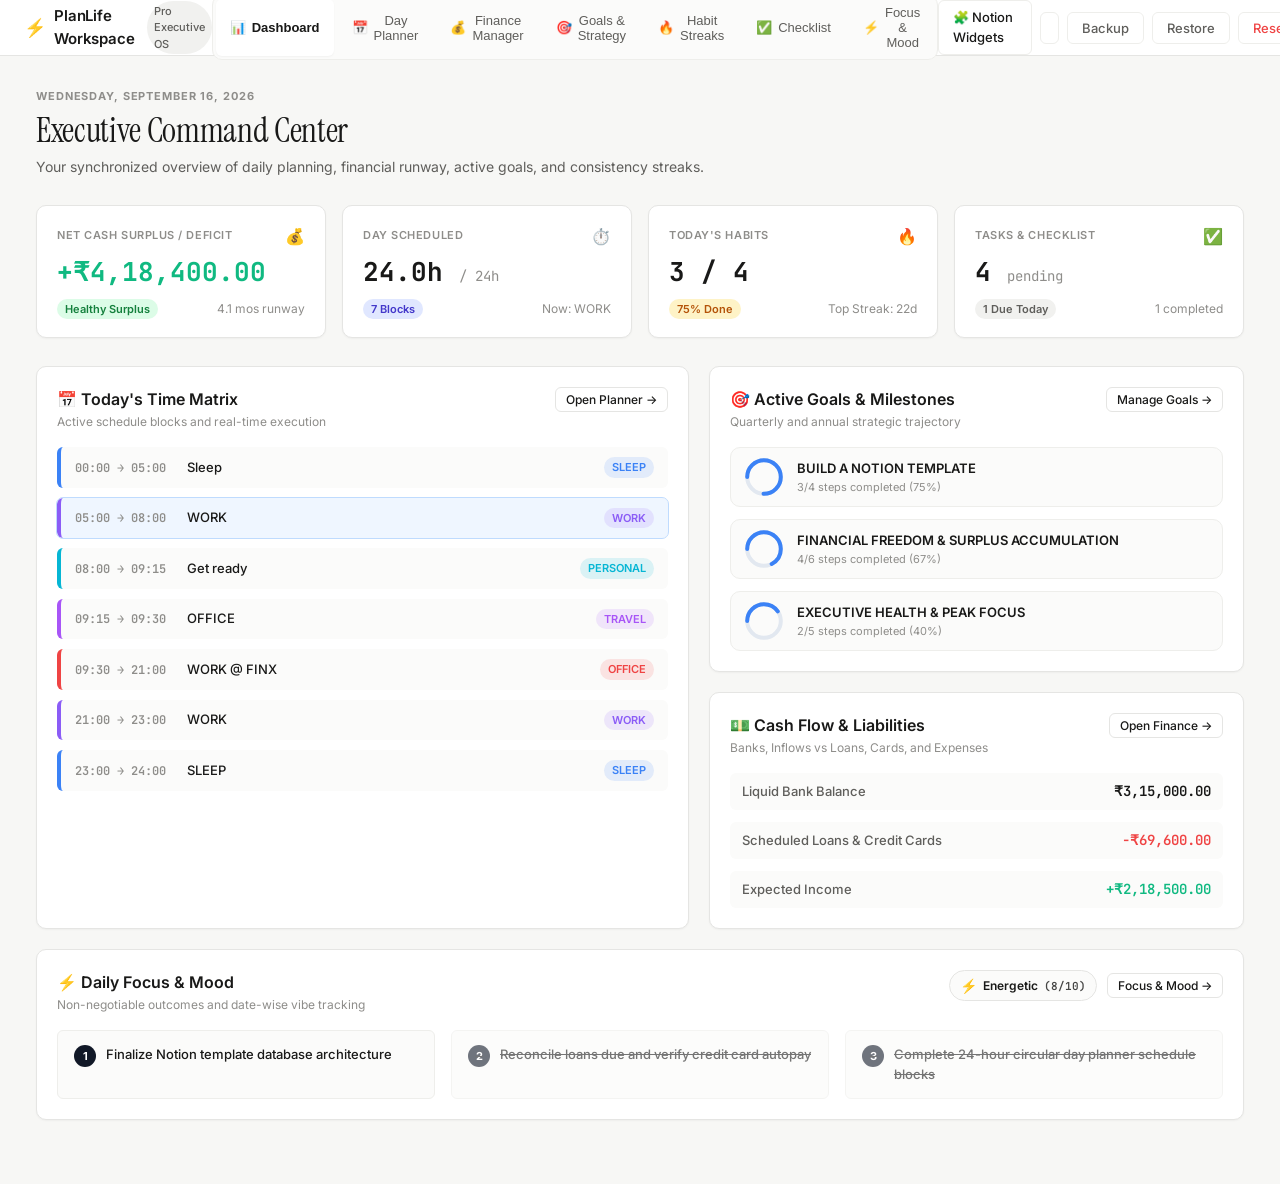
==== commit c1f675c8: "feat(v2.9.0): edit buttons for checklist tasks, habits, and all finance items — bank/loan/card/inflo" ====
--- a/index.html
+++ b/index.html
@@ -1052,7 +1052,7 @@
     <div id="habitModal" class="modal-backdrop">
       <div class="modal-card">
         <div class="modal-header">
-          <h3 class="modal-title">Add Habit</h3>
+          <h3 class="modal-title" id="habitModalTitle">Add Habit</h3>
           <button class="modal-close-btn" onclick="app.habits.closeModal()">&times;</button>
         </div>
         <div class="modal-body">
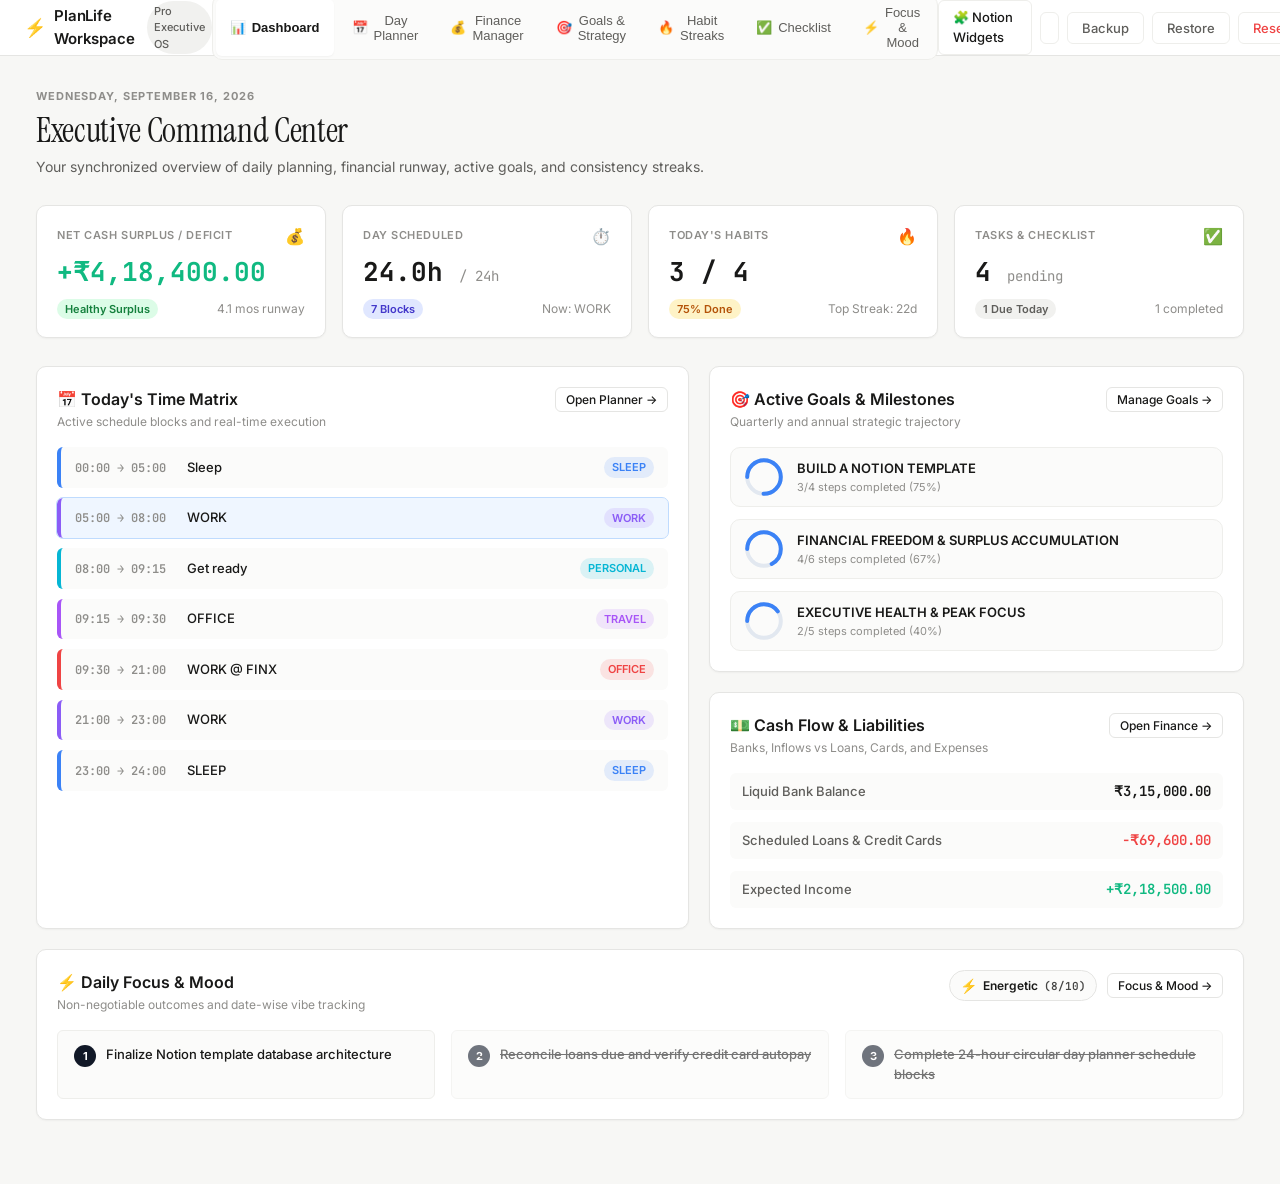
==== commit 612d83b1: "style: increase widget header title sizes to 30px with serif font and larger spacing" ====
--- a/index.html
+++ b/index.html
@@ -9,7 +9,7 @@
   <link rel="preconnect" href="https://fonts.googleapis.com">
   <link rel="preconnect" href="https://fonts.gstatic.com" crossorigin>
   <link href="https://fonts.googleapis.com/css2?family=Instrument+Serif:ital@0;1&family=Inter:wght@300;400;500;600;700&family=JetBrains+Mono:wght@400;500&display=swap" rel="stylesheet">
-  <link rel="stylesheet" href="styles.css?v=2.9.2">
+  <link rel="stylesheet" href="styles.css?v=2.9.3">
   <script>
     (function() {
       try {
--- a/styles.css
+++ b/styles.css
@@ -3642,10 +3642,11 @@
 .widget-schedule .schedule-title,
 html.widget-schedule .schedule-title,
 body.widget-schedule .schedule-title {
-  font-size: 16px !important;
+  font-family: var(--font-serif) !important;
+  font-size: 24px !important;
   font-weight: 700 !important;
   margin: 0 !important;
-  line-height: 1 !important;
+  line-height: 1.2 !important;
   letter-spacing: -0.01em !important;
   color: var(--text-primary) !important;
 }
@@ -3897,8 +3898,8 @@
   display: flex !important;
   align-items: center !important;
   justify-content: space-between !important;
-  margin-bottom: 14px !important;
-  padding-bottom: 10px !important;
+  margin-bottom: 20px !important;
+  padding-bottom: 14px !important;
   border-bottom: 1px solid var(--border-subtle) !important;
   flex-shrink: 0 !important;
 }
@@ -3906,10 +3907,12 @@
 .widget-goals .page-header-flex .page-title,
 html.widget-goals .page-header-flex .page-title,
 body.widget-goals .page-header-flex .page-title {
-  font-size: 20px !important;
+  font-family: var(--font-serif) !important;
+  font-size: 30px !important;
   font-weight: 700 !important;
   margin: 0 !important;
   display: block !important;
+  letter-spacing: -0.02em !important;
 }
 
 .widget-goals .goals-card-list,
@@ -4122,3 +4125,67 @@
 .planlife-toast.toast-info {
   border-left: 3px solid #38bdf8;
 }
+
+/* ============================================================================
+   WIDGET HEADERS — show page title bar in every widget (matching Goals style)
+   ============================================================================ */
+
+/* --- Shared header style for all widget headers --- */
+.widget-habits .page-header-flex,    html.widget-habits .page-header-flex,    body.widget-habits .page-header-flex,
+.widget-checklist .page-header-flex, html.widget-checklist .page-header-flex, body.widget-checklist .page-header-flex,
+.widget-tasks .page-header-flex,     html.widget-tasks .page-header-flex,     body.widget-tasks .page-header-flex,
+.widget-focus .page-header-flex,     html.widget-focus .page-header-flex,     body.widget-focus .page-header-flex,
+.widget-mood .page-header-flex,      html.widget-mood .page-header-flex,      body.widget-mood .page-header-flex,
+.widget-finance .page-header,        html.widget-finance .page-header,        body.widget-finance .page-header,
+.widget-clock .dayplanner-header-wrap,     html.widget-clock .dayplanner-header-wrap,     body.widget-clock .dayplanner-header-wrap,
+.widget-clockdial .dayplanner-header-wrap, html.widget-clockdial .dayplanner-header-wrap, body.widget-clockdial .dayplanner-header-wrap,
+.widget-schedule .dayplanner-header-wrap,  html.widget-schedule .dayplanner-header-wrap,  body.widget-schedule .dayplanner-header-wrap,
+.widget-planner .dayplanner-header-wrap,   html.widget-planner .dayplanner-header-wrap,   body.widget-planner .dayplanner-header-wrap {
+  display: flex !important;
+  align-items: center !important;
+  justify-content: space-between !important;
+  margin-bottom: 20px !important;
+  padding-bottom: 14px !important;
+  border-bottom: 1px solid var(--border-subtle) !important;
+  flex-shrink: 0 !important;
+}
+
+/* --- Title font for all widget headers --- */
+.widget-habits .page-header-flex .page-title,
+html.widget-habits .page-header-flex .page-title,
+body.widget-habits .page-header-flex .page-title,
+.widget-checklist .page-header-flex .page-title,
+html.widget-checklist .page-header-flex .page-title,
+body.widget-checklist .page-header-flex .page-title,
+.widget-tasks .page-header-flex .page-title,
+html.widget-tasks .page-header-flex .page-title,
+body.widget-tasks .page-header-flex .page-title,
+.widget-focus .page-header-flex .page-title,
+html.widget-focus .page-header-flex .page-title,
+body.widget-focus .page-header-flex .page-title,
+.widget-mood .page-header-flex .page-title,
+html.widget-mood .page-header-flex .page-title,
+body.widget-mood .page-header-flex .page-title,
+.widget-finance .page-header .page-title,
+html.widget-finance .page-header .page-title,
+body.widget-finance .page-header .page-title,
+.widget-clock .dayplanner-title,     html.widget-clock .dayplanner-title,     body.widget-clock .dayplanner-title,
+.widget-clockdial .dayplanner-title, html.widget-clockdial .dayplanner-title, body.widget-clockdial .dayplanner-title,
+.widget-schedule .dayplanner-title,  html.widget-schedule .dayplanner-title,  body.widget-schedule .dayplanner-title,
+.widget-planner .dayplanner-title,   html.widget-planner .dayplanner-title,   body.widget-planner .dayplanner-title {
+  font-family: var(--font-serif) !important;
+  font-size: 30px !important;
+  font-weight: 700 !important;
+  line-height: 1.15 !important;
+  margin: 0 !important;
+  display: block !important;
+  letter-spacing: -0.02em !important;
+}
+
+/* --- Finance header layout fix --- */
+.widget-finance .page-header,
+html.widget-finance .page-header,
+body.widget-finance .page-header {
+  padding: 16px 20px 10px !important;
+  margin: 0 !important;
+}
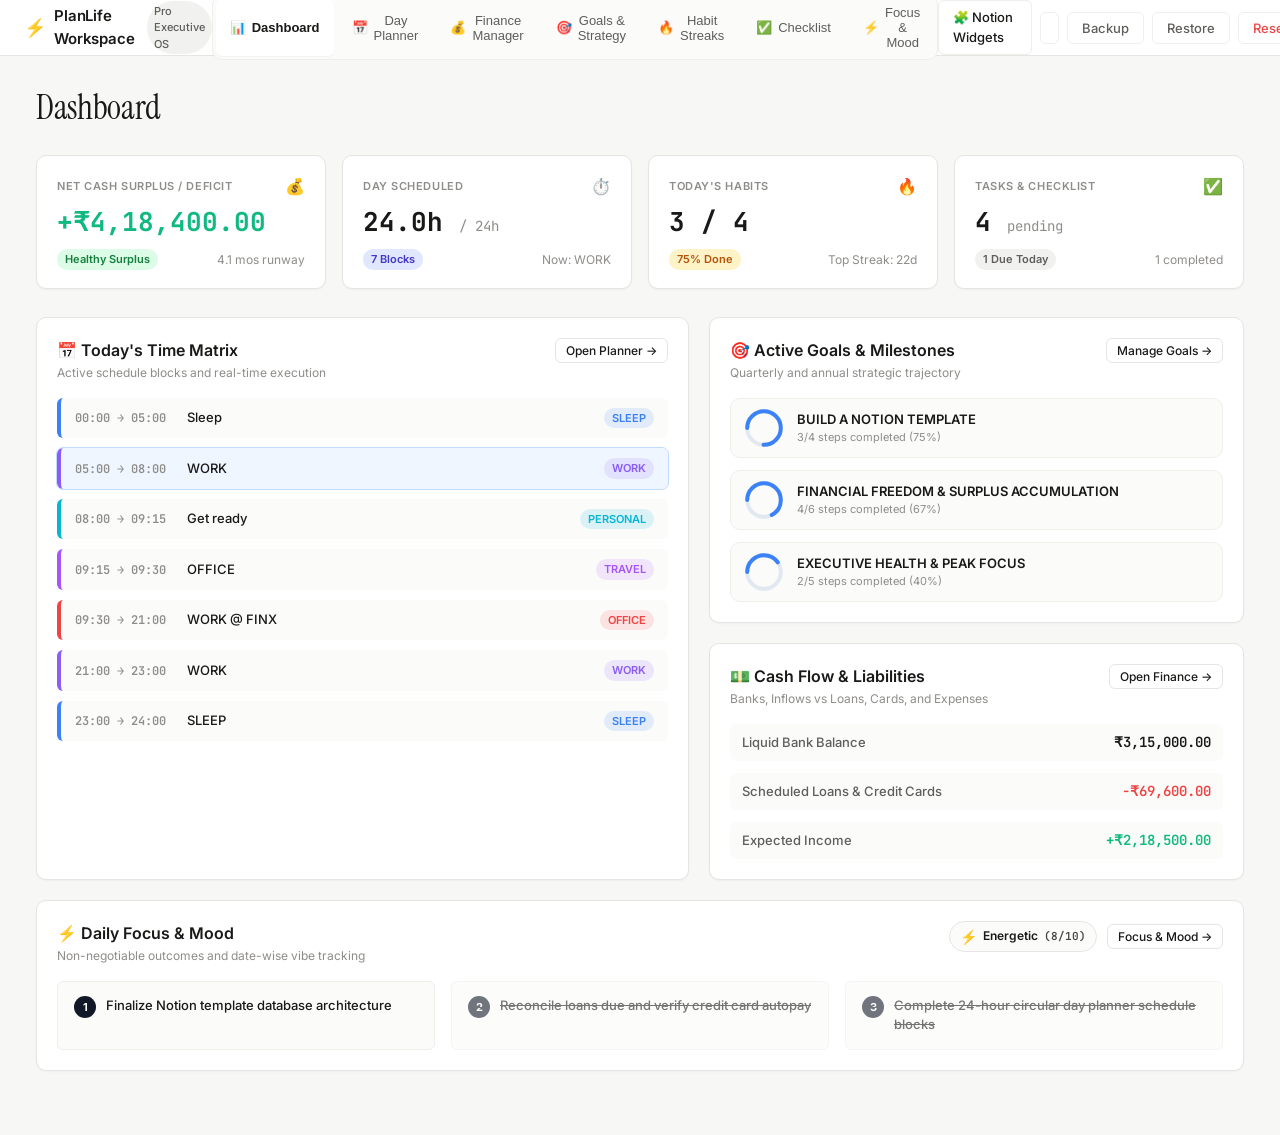
==== commit 8cf40dbd: "feat: add headers for Finance Management and Dashboard in widget mode" ====
--- a/index.html
+++ b/index.html
@@ -9,7 +9,7 @@
   <link rel="preconnect" href="https://fonts.googleapis.com">
   <link rel="preconnect" href="https://fonts.gstatic.com" crossorigin>
   <link href="https://fonts.googleapis.com/css2?family=Instrument+Serif:ital@0;1&family=Inter:wght@300;400;500;600;700&family=JetBrains+Mono:wght@400;500&display=swap" rel="stylesheet">
-  <link rel="stylesheet" href="styles.css?v=2.9.3">
+  <link rel="stylesheet" href="styles.css?v=2.9.4">
   <script>
     (function() {
       try {
@@ -218,10 +218,8 @@
           document.getElementById('tab-dashboard').classList.add('active');
         }
       </script>
-        <div class="page-header">
-          <div class="header-pretitle" id="dashGreetingDate">WEDNESDAY, SEPTEMBER 16, 2026</div>
-          <h1 class="page-title serif-title">Executive Command Center</h1>
-          <p class="page-subtitle">Your synchronized overview of daily planning, financial runway, active goals, and consistency streaks.</p>
+        <div class="page-header-flex">
+          <h1 class="page-title serif-title">Dashboard</h1>
         </div>
 
         <!-- Top Metric KPI Cards -->
@@ -437,8 +435,8 @@
       <!-- TAB 3: FINANCE MANAGER -->
       <!-- ========================================================================= -->
       <section id="tab-finance" class="tab-view">
-        <div class="page-header">
-          <h1 class="page-title serif-title">Finance Manager</h1>
+        <div class="page-header-flex">
+          <h1 class="page-title serif-title">Finance Management</h1>
         </div>
 
         <!-- Master Financial Surplus / Deficit Engine Banner -->
--- a/styles.css
+++ b/styles.css
@@ -3696,40 +3696,40 @@
   overflow: hidden !important;
 }
 
+.widget-dashboard .app-container,
 .widget-kpis .app-container,
 .widget-kpi .app-container,
+html.widget-dashboard .app-container,
 html.widget-kpis .app-container,
 html.widget-kpi .app-container,
+body.widget-dashboard .app-container,
 body.widget-kpis .app-container,
 body.widget-kpi .app-container {
-  padding: 6px 10px !important;
-  justify-content: center !important;
-  overflow: hidden !important;
-}
-
+  padding: 16px 20px !important;
+  justify-content: flex-start !important;
+  overflow-y: auto !important;
+}
+
+.widget-dashboard #tab-dashboard,
 .widget-kpis #tab-dashboard,
 .widget-kpi #tab-dashboard,
+html.widget-dashboard #tab-dashboard,
 html.widget-kpis #tab-dashboard,
 html.widget-kpi #tab-dashboard,
+body.widget-dashboard #tab-dashboard,
 body.widget-kpis #tab-dashboard,
 body.widget-kpi #tab-dashboard {
   display: flex !important;
   flex-direction: column !important;
-  justify-content: center !important;
+  justify-content: flex-start !important;
   flex: 1 1 auto !important;
   min-height: 100% !important;
   margin: 0 !important;
   padding: 0 !important;
   width: 100% !important;
-  overflow: hidden !important;
-}
-
-.widget-kpis .page-header,
-.widget-kpi .page-header,
-html.widget-kpis .page-header,
-html.widget-kpi .page-header,
-body.widget-kpis .page-header,
-body.widget-kpi .page-header,
+  overflow: visible !important;
+}
+
 .widget-kpis .dash-split-grid,
 .widget-kpi .dash-split-grid,
 .widget-kpis #tab-dashboard > .dash-card.mt-4,
@@ -4136,7 +4136,14 @@
 .widget-tasks .page-header-flex,     html.widget-tasks .page-header-flex,     body.widget-tasks .page-header-flex,
 .widget-focus .page-header-flex,     html.widget-focus .page-header-flex,     body.widget-focus .page-header-flex,
 .widget-mood .page-header-flex,      html.widget-mood .page-header-flex,      body.widget-mood .page-header-flex,
+.widget-finance .page-header-flex,   html.widget-finance .page-header-flex,   body.widget-finance .page-header-flex,
 .widget-finance .page-header,        html.widget-finance .page-header,        body.widget-finance .page-header,
+.widget-dashboard .page-header-flex, html.widget-dashboard .page-header-flex, body.widget-dashboard .page-header-flex,
+.widget-dashboard .page-header,      html.widget-dashboard .page-header,      body.widget-dashboard .page-header,
+.widget-kpi .page-header-flex,       html.widget-kpi .page-header-flex,       body.widget-kpi .page-header-flex,
+.widget-kpi .page-header,            html.widget-kpi .page-header,            body.widget-kpi .page-header,
+.widget-kpis .page-header-flex,      html.widget-kpis .page-header-flex,      body.widget-kpis .page-header-flex,
+.widget-kpis .page-header,           html.widget-kpis .page-header,           body.widget-kpis .page-header,
 .widget-clock .dayplanner-header-wrap,     html.widget-clock .dayplanner-header-wrap,     body.widget-clock .dayplanner-header-wrap,
 .widget-clockdial .dayplanner-header-wrap, html.widget-clockdial .dayplanner-header-wrap, body.widget-clockdial .dayplanner-header-wrap,
 .widget-schedule .dayplanner-header-wrap,  html.widget-schedule .dayplanner-header-wrap,  body.widget-schedule .dayplanner-header-wrap,
@@ -4166,9 +4173,30 @@
 .widget-mood .page-header-flex .page-title,
 html.widget-mood .page-header-flex .page-title,
 body.widget-mood .page-header-flex .page-title,
+.widget-finance .page-header-flex .page-title,
+html.widget-finance .page-header-flex .page-title,
+body.widget-finance .page-header-flex .page-title,
 .widget-finance .page-header .page-title,
 html.widget-finance .page-header .page-title,
 body.widget-finance .page-header .page-title,
+.widget-dashboard .page-header-flex .page-title,
+html.widget-dashboard .page-header-flex .page-title,
+body.widget-dashboard .page-header-flex .page-title,
+.widget-dashboard .page-header .page-title,
+html.widget-dashboard .page-header .page-title,
+body.widget-dashboard .page-header .page-title,
+.widget-kpi .page-header-flex .page-title,
+html.widget-kpi .page-header-flex .page-title,
+body.widget-kpi .page-header-flex .page-title,
+.widget-kpi .page-header .page-title,
+html.widget-kpi .page-header .page-title,
+body.widget-kpi .page-header .page-title,
+.widget-kpis .page-header-flex .page-title,
+html.widget-kpis .page-header-flex .page-title,
+body.widget-kpis .page-header-flex .page-title,
+.widget-kpis .page-header .page-title,
+html.widget-kpis .page-header .page-title,
+body.widget-kpis .page-header .page-title,
 .widget-clock .dayplanner-title,     html.widget-clock .dayplanner-title,     body.widget-clock .dayplanner-title,
 .widget-clockdial .dayplanner-title, html.widget-clockdial .dayplanner-title, body.widget-clockdial .dayplanner-title,
 .widget-schedule .dayplanner-title,  html.widget-schedule .dayplanner-title,  body.widget-schedule .dayplanner-title,
@@ -4182,10 +4210,13 @@
   letter-spacing: -0.02em !important;
 }
 
-/* --- Finance header layout fix --- */
-.widget-finance .page-header,
-html.widget-finance .page-header,
-body.widget-finance .page-header {
-  padding: 16px 20px 10px !important;
-  margin: 0 !important;
-}
+/* --- Finance & Dashboard tab container padding in widget mode --- */
+.widget-finance #tab-finance,
+html.widget-finance #tab-finance,
+body.widget-finance #tab-finance,
+.widget-dashboard #tab-dashboard,
+html.widget-dashboard #tab-dashboard,
+body.widget-dashboard #tab-dashboard {
+  padding: 16px 20px !important;
+  box-sizing: border-box !important;
+}
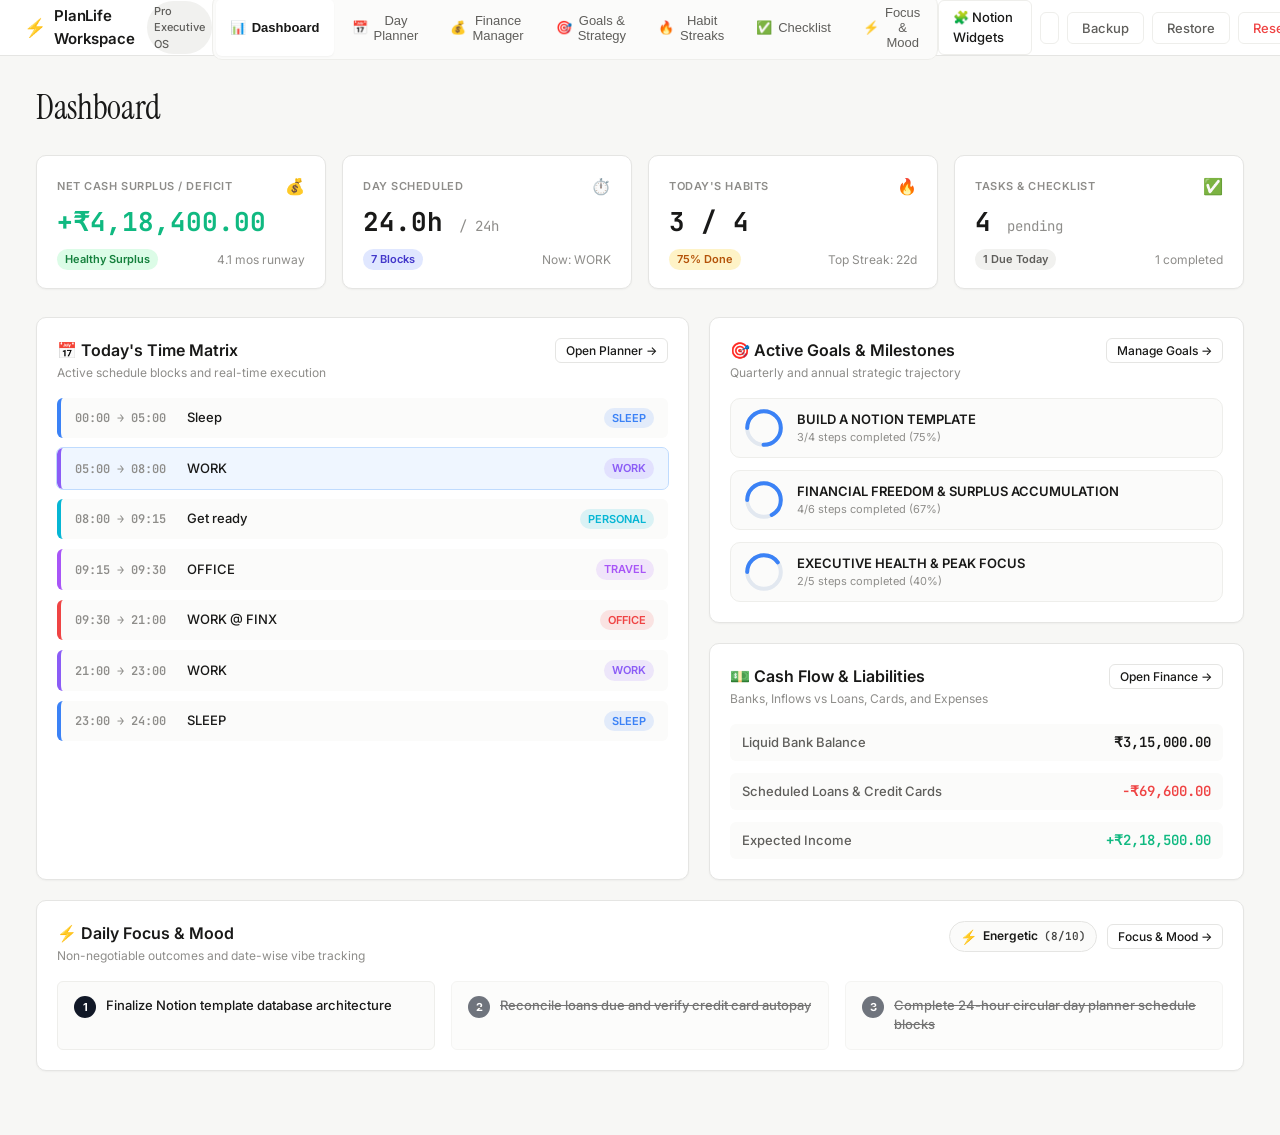
==== commit 8d679329: "fix: resolve timezone date mismatch in week strip, mood tracker, and day planner" ====
--- a/index.html
+++ b/index.html
@@ -9,7 +9,7 @@
   <link rel="preconnect" href="https://fonts.googleapis.com">
   <link rel="preconnect" href="https://fonts.gstatic.com" crossorigin>
   <link href="https://fonts.googleapis.com/css2?family=Instrument+Serif:ital@0;1&family=Inter:wght@300;400;500;600;700&family=JetBrains+Mono:wght@400;500&display=swap" rel="stylesheet">
-  <link rel="stylesheet" href="styles.css?v=2.9.4">
+  <link rel="stylesheet" href="styles.css?v=2.9.5">
   <script>
     (function() {
       try {
@@ -1109,6 +1109,6 @@
 
   </div>
 
-  <script src="app.js?v=2.9.2"></script>
+  <script src="app.js?v=2.9.5"></script>
 </body>
 </html>
